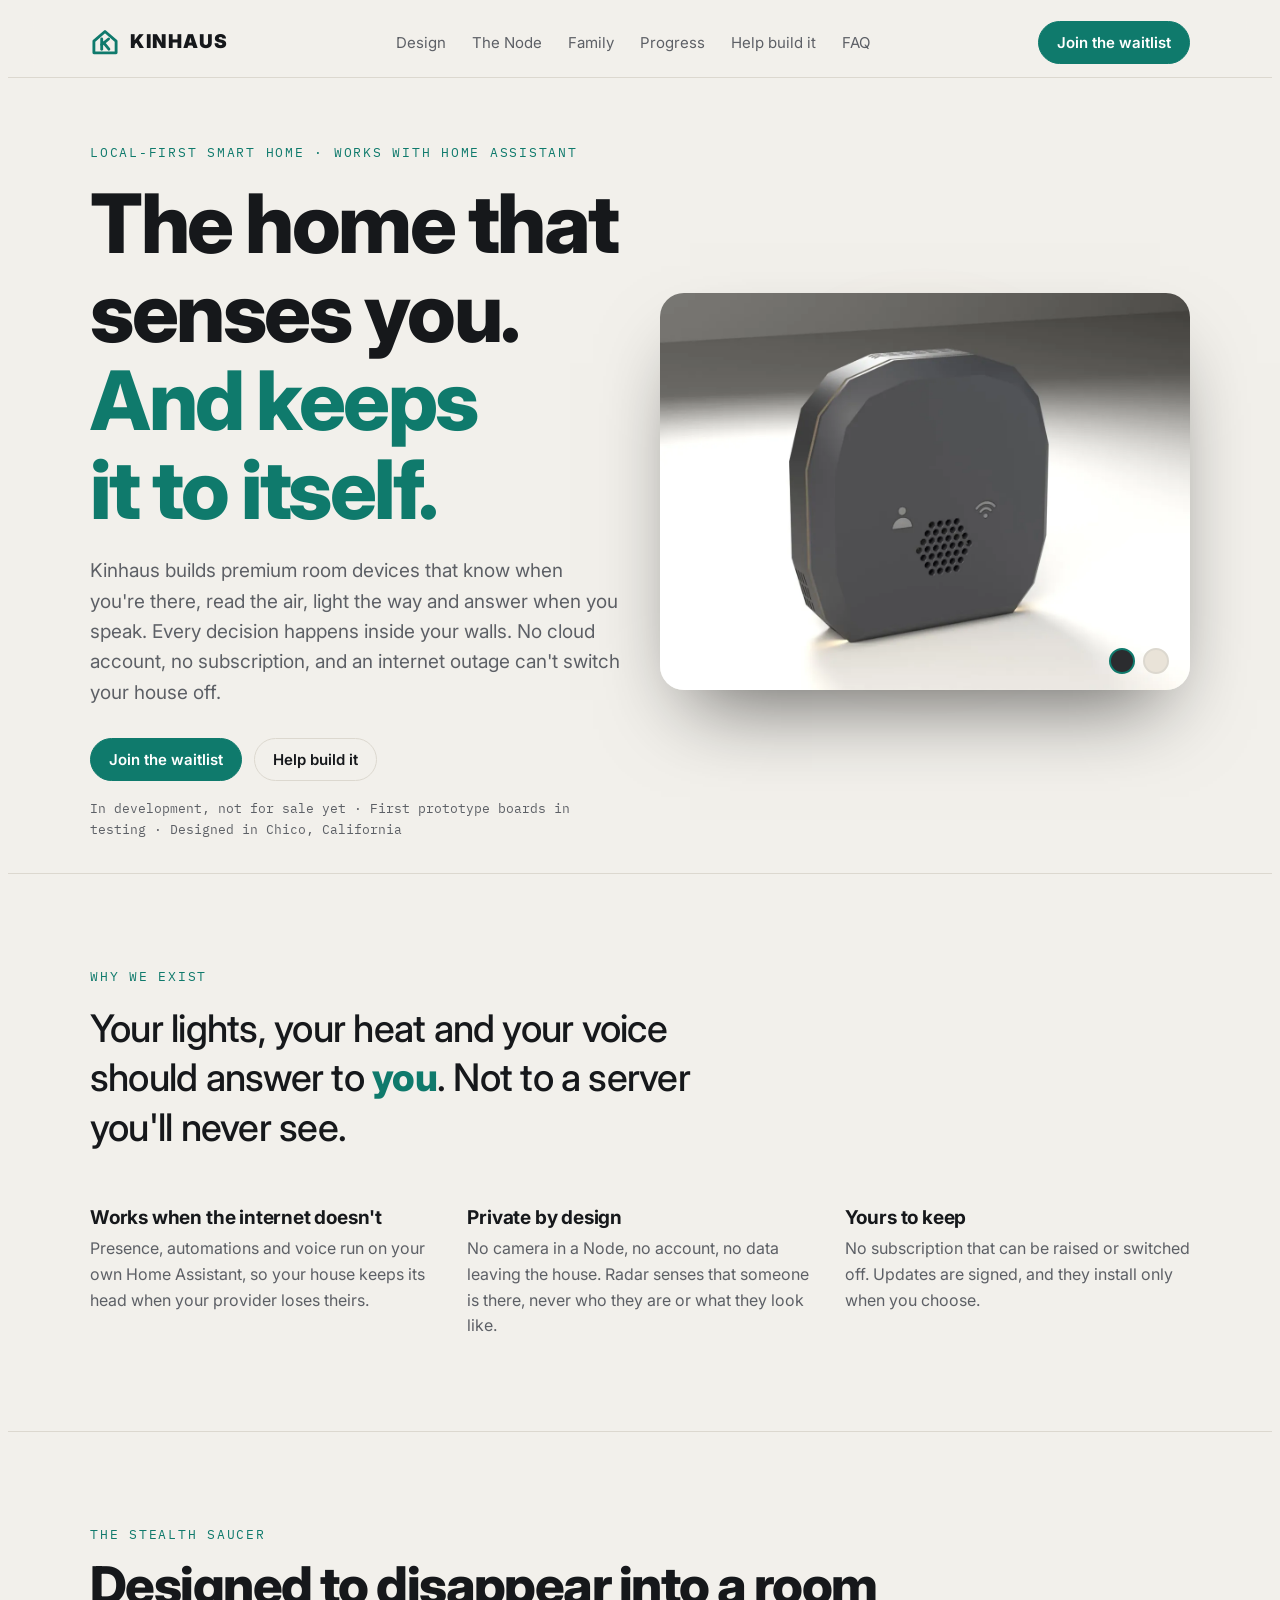
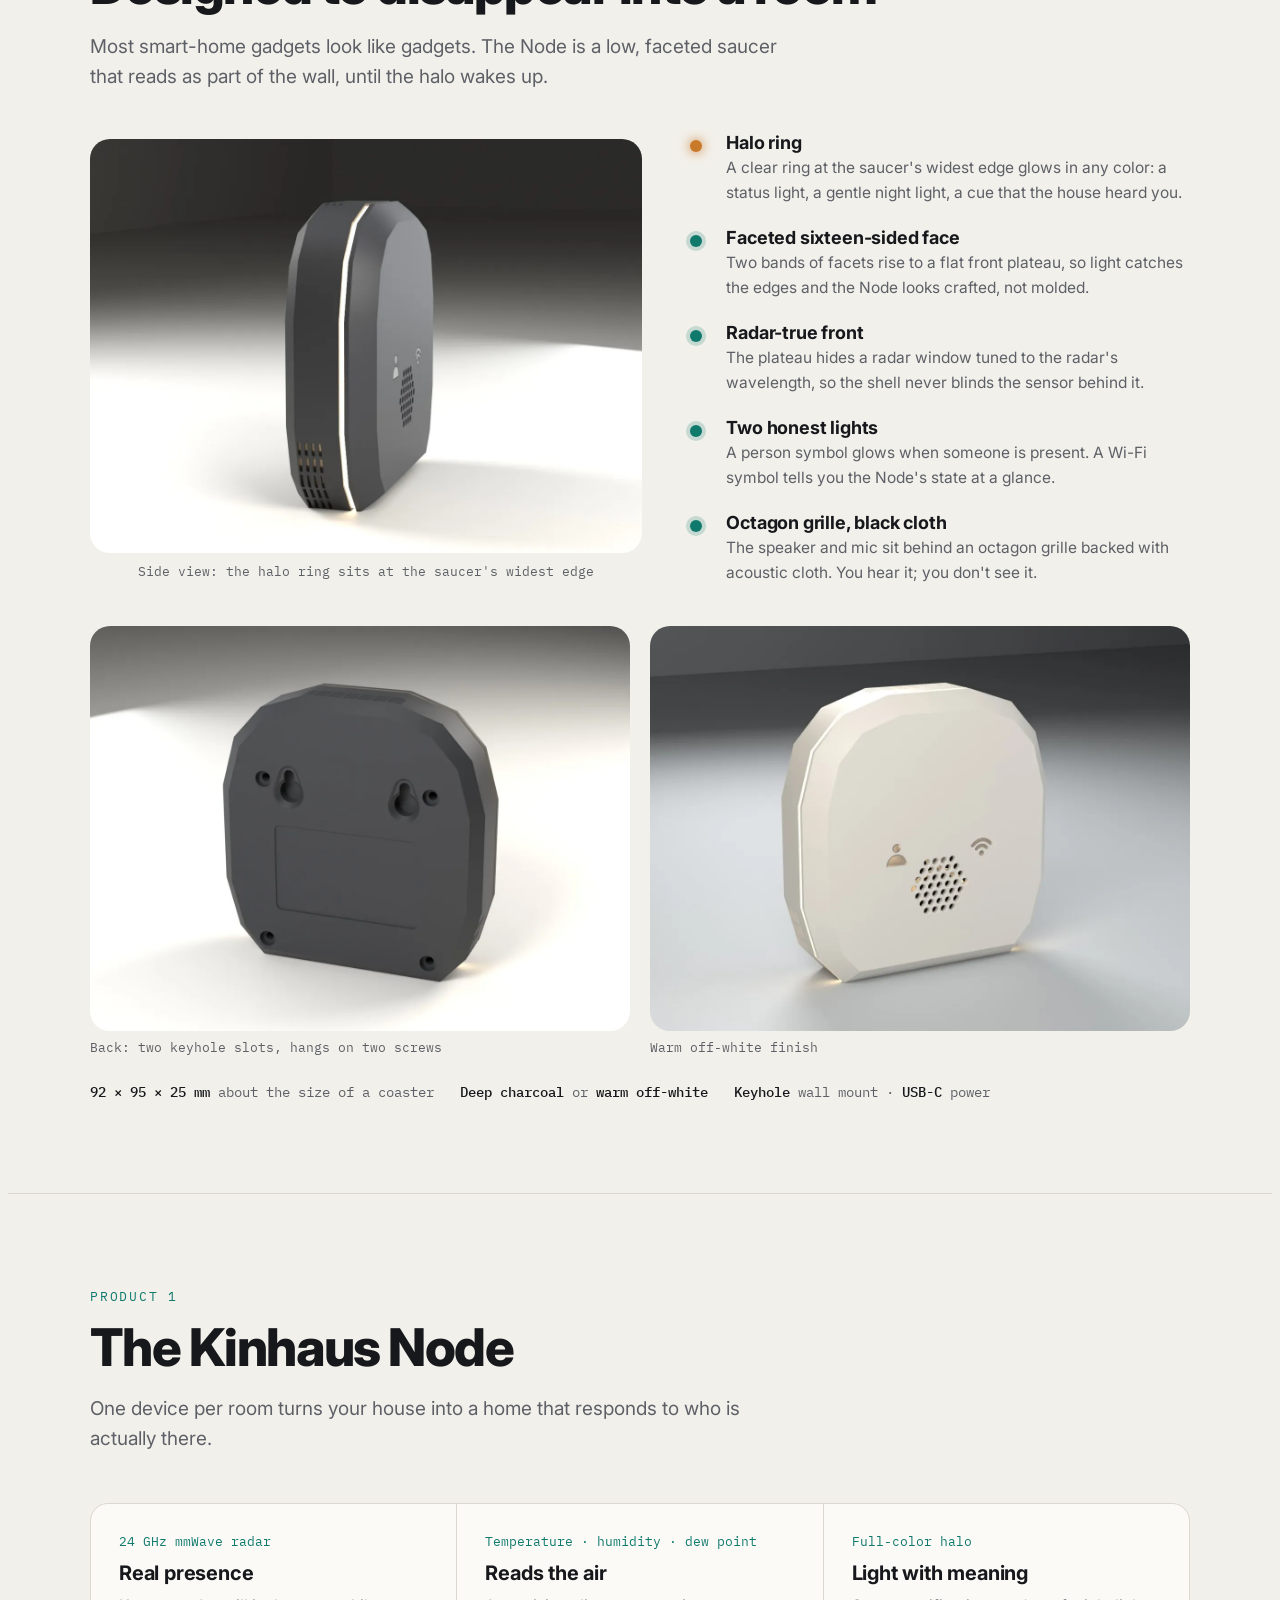
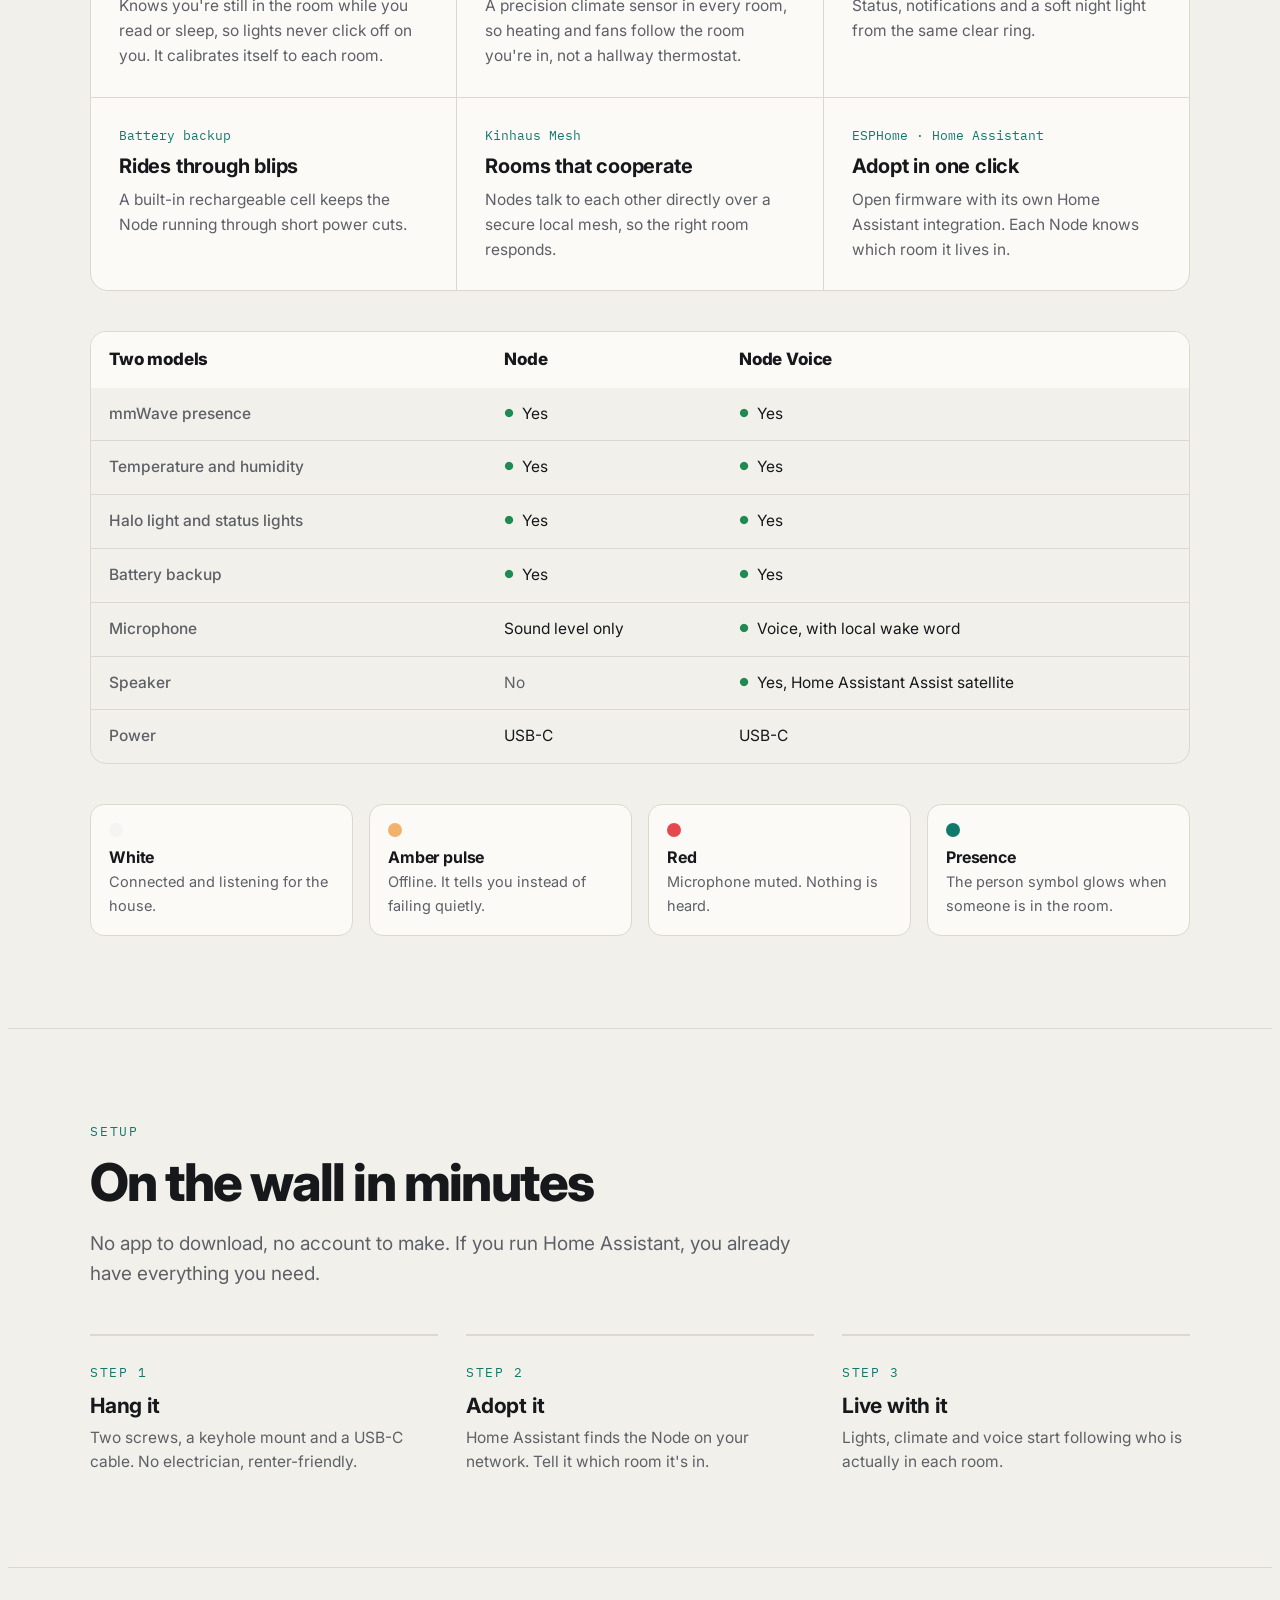
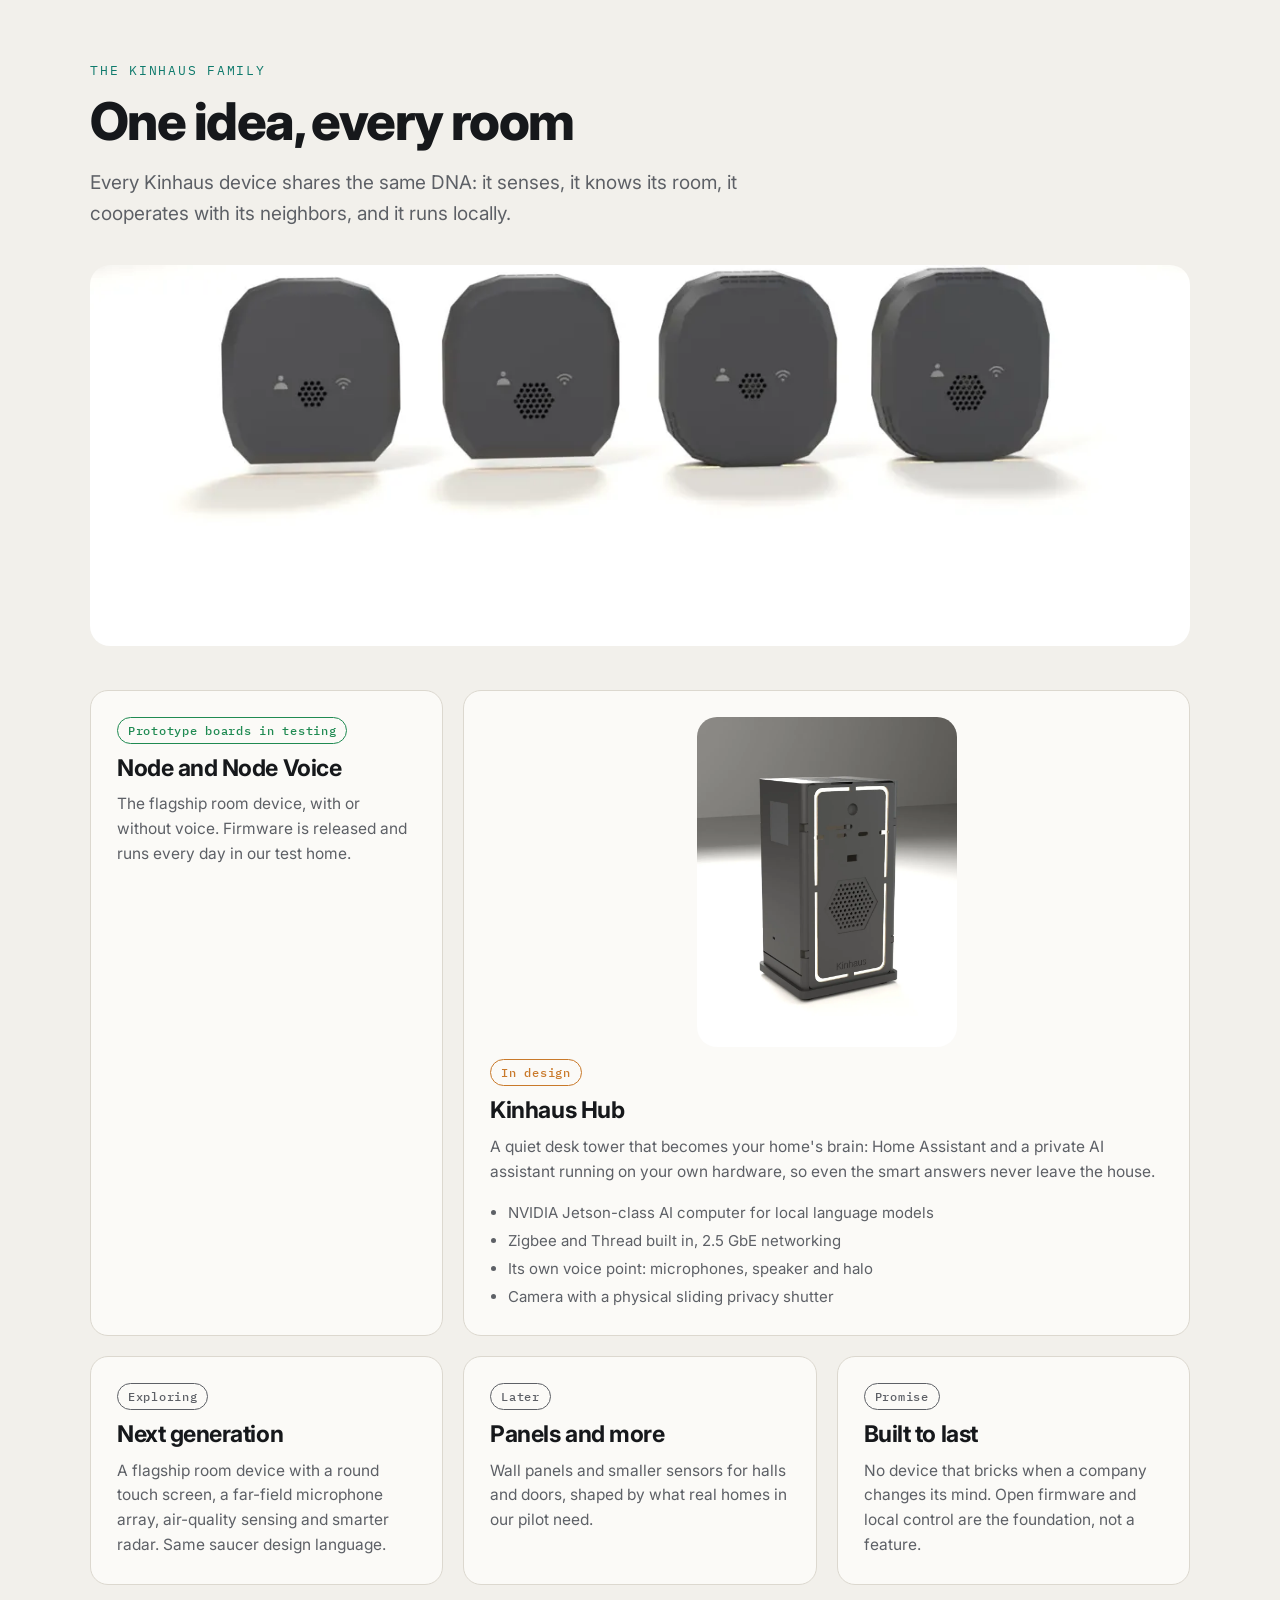
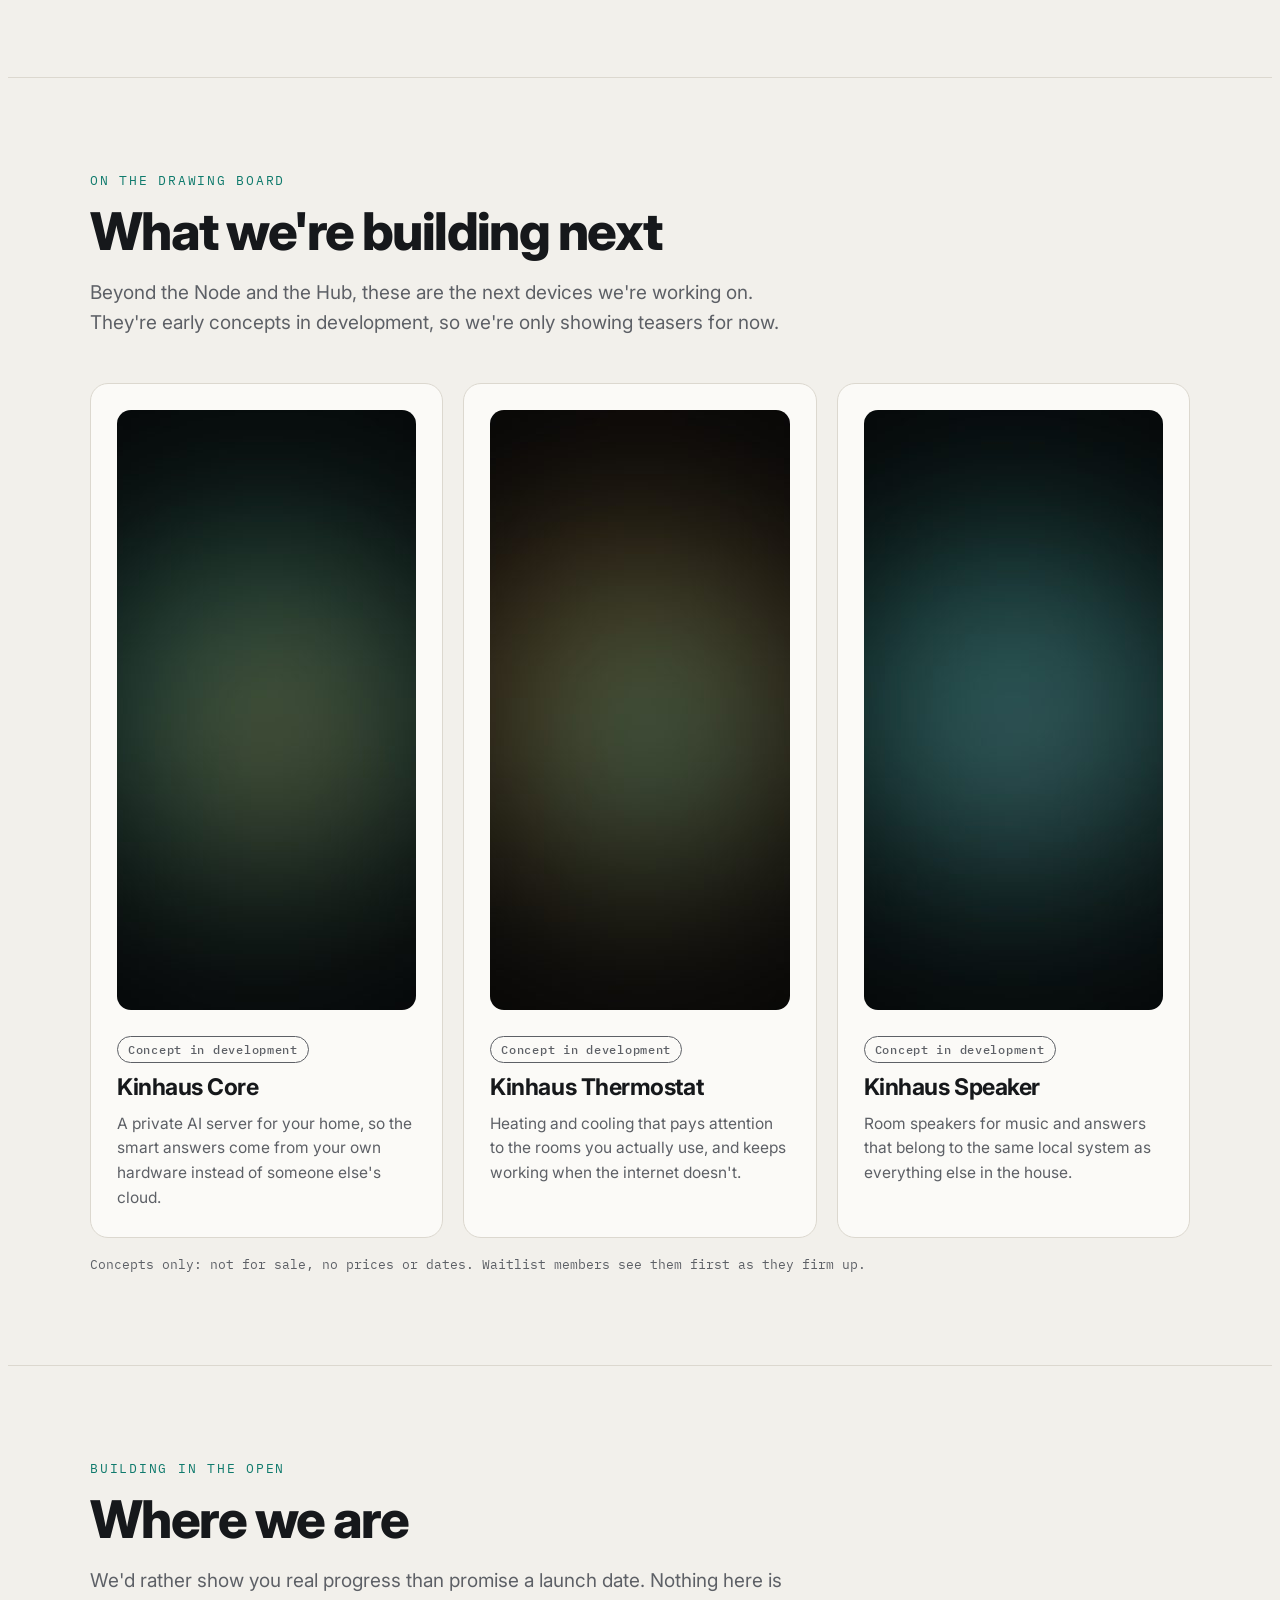
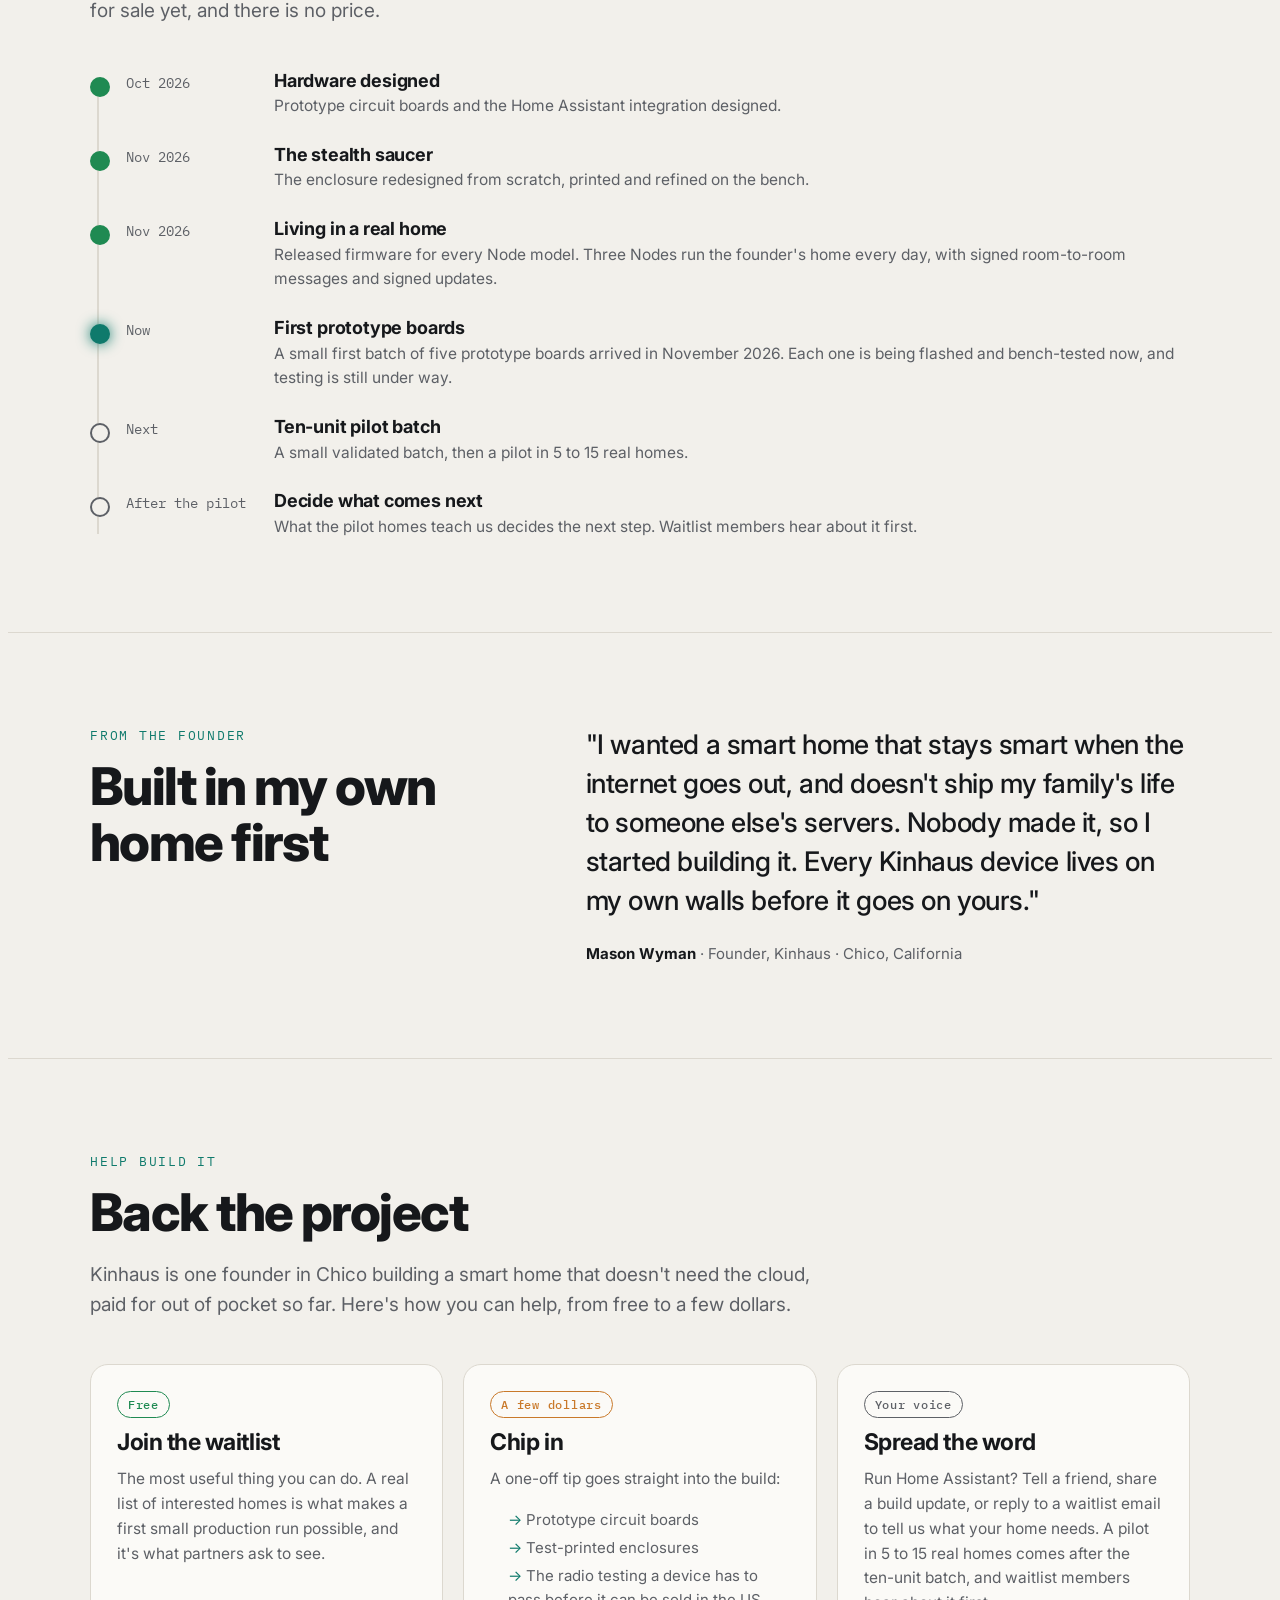
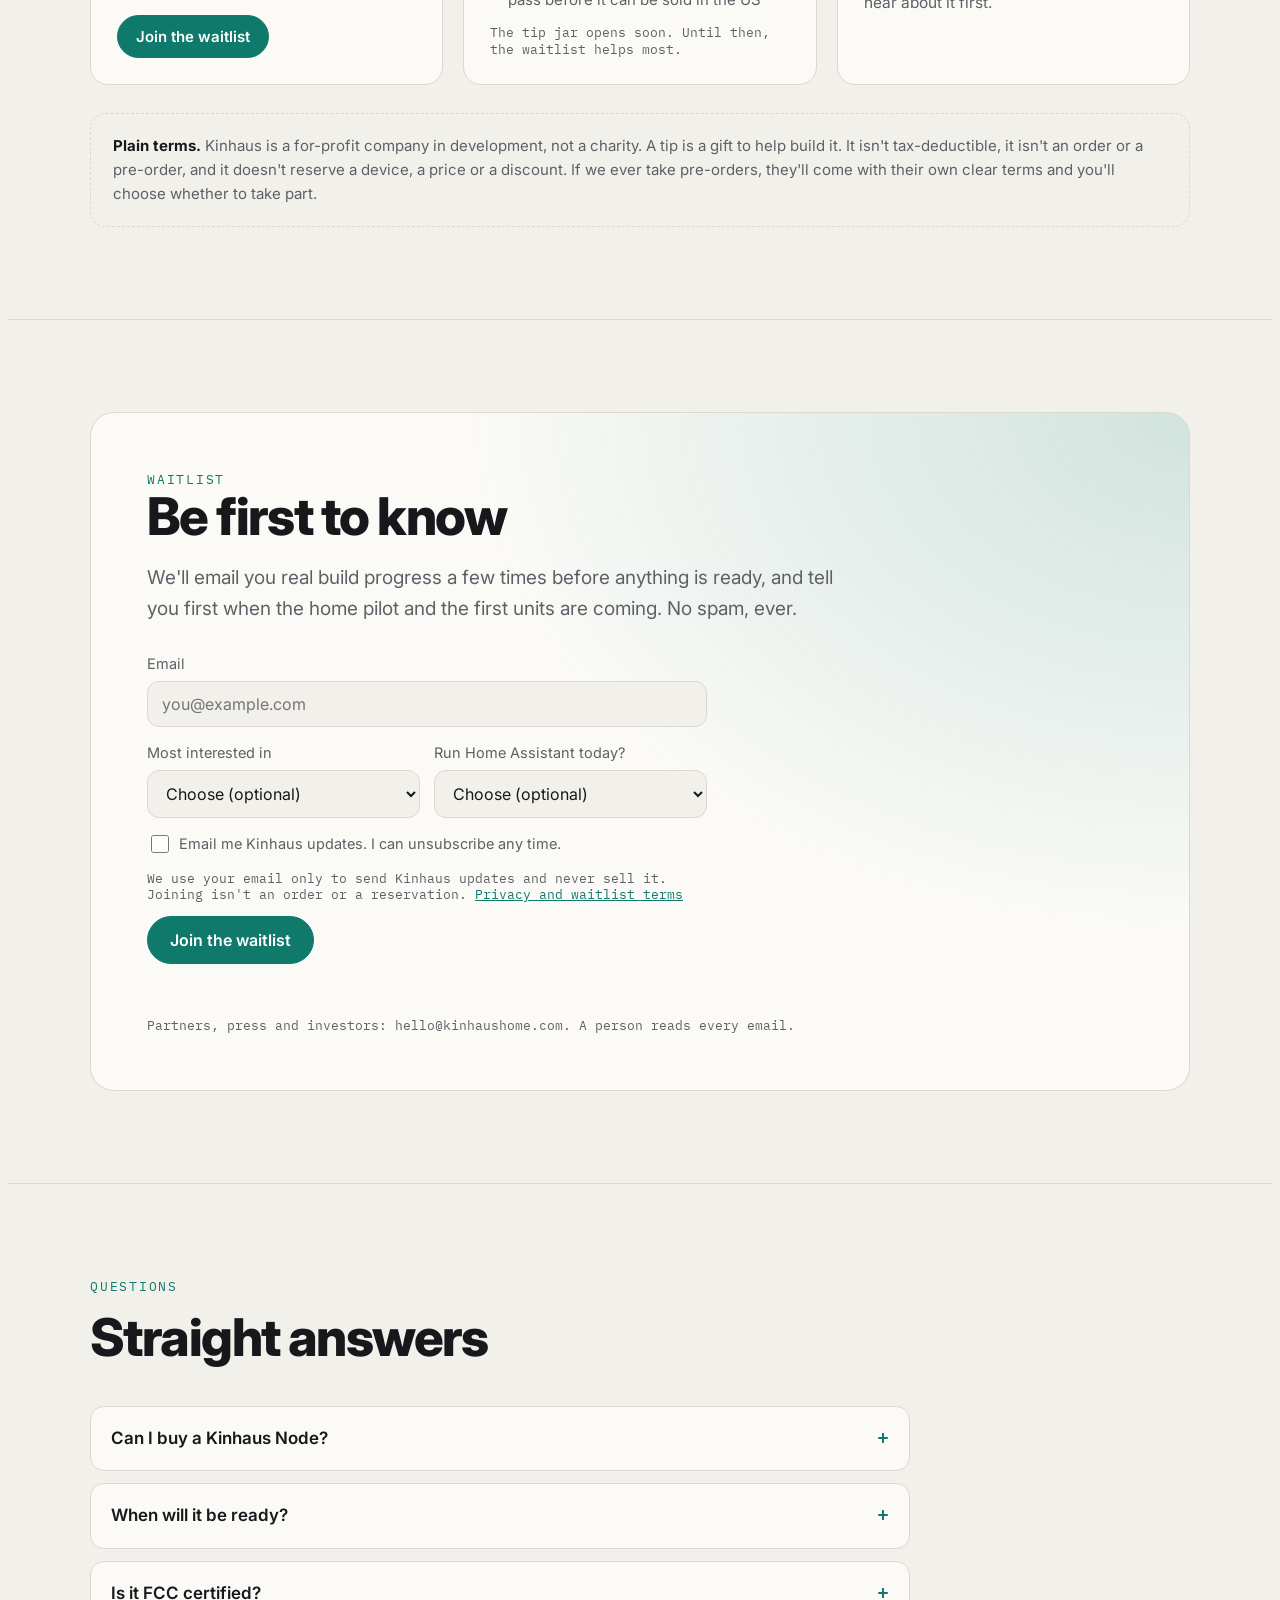
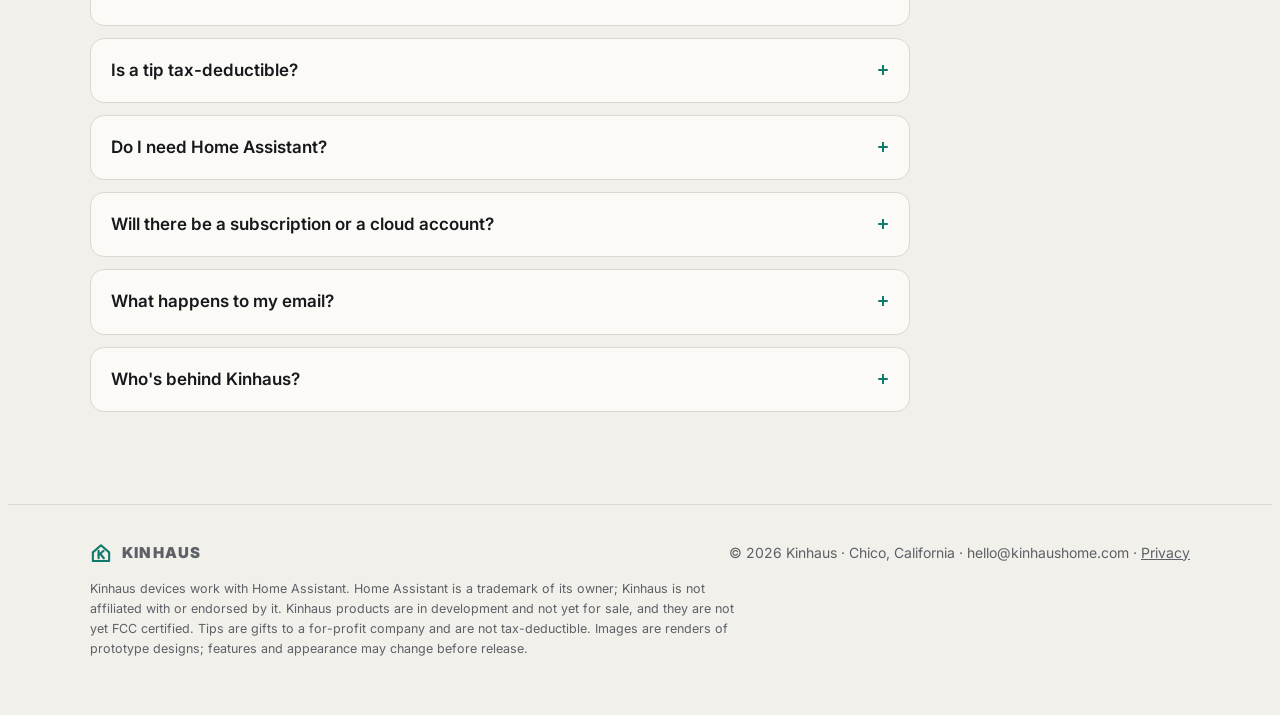
==== index.html @ 7de3b56b "Site: 'What we're building next' teasers (Core, Thermostat, Speaker); README: this repo is the sourc" ====
<!doctype html><html lang="en"><head><meta charset="utf-8"><meta name="viewport" content="width=device-width, initial-scale=1, viewport-fit=cover">
<title>Kinhaus</title>
<meta name="claude:viewport-fit-sides" content="cover">
<meta name="description" content="Kinhaus is building local-first smart-home devices for Home Assistant homes. Presence, climate, light and voice that live in your home, not in the cloud. Follow the build and join the waitlist.">
<meta name="theme-color" content="#121315">
<link rel="icon" href="data:image/svg+xml,%3Csvg xmlns='http://www.w3.org/2000/svg' viewBox='0 0 100 100'%3E%3Crect width='100' height='100' rx='22' fill='%23121315'/%3E%3Cg fill='none' stroke='%232bb3a0' stroke-width='9.5' stroke-linecap='round' stroke-linejoin='round'%3E%3Cpath d='M13 47 L50 15 L87 47 V86 H13 Z'/%3E%3Cpath d='M39 40 V74'/%3E%3Cpath d='M39 59 L62 40'/%3E%3Cpath d='M46 53 L63 74'/%3E%3C/g%3E%3C/svg%3E">
<link rel="canonical" href="https://kinhaushome.com/">
<meta property="og:type" content="website">
<meta property="og:url" content="https://kinhaushome.com/">
<meta property="og:title" content="Kinhaus: the home that senses you, and keeps it to itself">
<meta property="og:description" content="Local-first room devices for Home Assistant, built in the open in Chico, California. In development, not for sale yet. Follow the build.">
<meta property="og:image" content="https://kinhaushome.com/img/og-card.jpg">
<meta property="og:image:width" content="1200">
<meta property="og:image:height" content="630">
<meta property="og:image:alt" content="Kinhaus Node render in deep charcoal beside the Kinhaus wordmark">
<meta name="twitter:card" content="summary_large_image">
<link rel="preconnect" href="https://fonts.googleapis.com">
<link rel="preconnect" href="https://fonts.gstatic.com" crossorigin>
<link rel="stylesheet" href="https://fonts.googleapis.com/css2?family=Inter:wght@400;500;600;800;900&family=IBM+Plex+Mono:wght@400;500&display=swap">
<style>
/* Layout: a charcoal room at night. The Node sits on the wall in the hero; teal is the brand, warm amber is the halo. */
:root {
  --bg: #121315;          /* charcoal, matches the Node's deep charcoal finish */
  --bg-2: #1a1c1f;        /* raised panel */
  --line: #2a2d31;
  --fg: #ecebe6;          /* warm off-white, the Node's second finish */
  --muted: #9a9c9f;
  --teal: #2bb3a0;        /* brand teal, lifted for dark ground (master #0f7a6c) */
  --halo: #f2b26b;        /* halo glow */
  --good: #6fcf97;
  --sans: "Inter", "Segoe UI", system-ui, sans-serif;
  --mono: "IBM Plex Mono", ui-monospace, Menlo, monospace;
  color-scheme: dark;
}
@media (prefers-color-scheme: light) {
  :root:not([data-theme="dark"]) { --bg: #f2f0eb; --bg-2: #fbfaf7; --line: #dcd8cf; --fg: #16181b; --muted: #5d6066; --teal: #0f7a6c; --halo: #c9792a; --good: #1f8a52; color-scheme: light; }
}
:root[data-theme="light"] { --bg: #f2f0eb; --bg-2: #fbfaf7; --line: #dcd8cf; --fg: #16181b; --muted: #5d6066; --teal: #0f7a6c; --halo: #c9792a; --good: #1f8a52; color-scheme: light; }

* { box-sizing: border-box; }
[hidden] { display: none !important; }
body { background: var(--bg); color: var(--fg); font-family: var(--sans); font-size: 17px; line-height: 1.6; -webkit-font-smoothing: antialiased; }
.wrap { max-width: 1140px; margin: 0 auto; padding-left: max(20px, env(safe-area-inset-left, 0px)); padding-right: max(20px, env(safe-area-inset-right, 0px)); }
a { color: inherit; }
:focus-visible { outline: 2px solid var(--teal); outline-offset: 3px; border-radius: 6px; }
h1, h2, h3 { line-height: 1.08; margin: 0; text-wrap: balance; letter-spacing: -0.03em; }
p { margin: 0; }
img { display: block; }
.eyebrow { font-family: var(--mono); font-size: 12.5px; letter-spacing: 0.14em; text-transform: uppercase; color: var(--teal); }
.lede { color: var(--muted); font-size: 19px; max-width: 60ch; }

/* Nav */
header.top { position: sticky; top: env(safe-area-inset-top, 0px); z-index: 20; background: color-mix(in srgb, var(--bg) 84%, transparent); backdrop-filter: blur(12px); -webkit-backdrop-filter: blur(12px); border-bottom: 1px solid var(--line); }
body::before { content: ""; position: fixed; inset: 0 0 auto; height: env(safe-area-inset-top, 0px); z-index: 21; background: var(--bg); }
.nav { display: flex; align-items: center; justify-content: space-between; gap: 16px; padding-block: 13px; }
.brand { display: flex; align-items: center; gap: 10px; text-decoration: none; }
.brand svg { width: 30px; height: 30px; }
.brand span { font-weight: 900; font-size: 19px; letter-spacing: 0.08em; }
.nav ul { list-style: none; display: flex; gap: 26px; margin: 0; padding: 0; font-size: 15px; color: var(--muted); }
.nav ul a { text-decoration: none; } .nav ul a:hover { color: var(--fg); }
.btn { display: inline-flex; align-items: center; gap: 8px; font: 600 15px var(--sans); padding: 11px 18px; border-radius: 999px; text-decoration: none; cursor: pointer; background: var(--teal); color: #fff; border: 1px solid var(--teal); }
.btn.ghost { background: transparent; color: var(--fg); border-color: var(--line); }
.btn:hover { filter: brightness(1.08); }
@media (max-width: 780px) { .nav ul { display: none; } }

/* Hero */
.hero { padding-block: 64px 32px; display: grid; grid-template-columns: 1fr 1fr; gap: 40px; align-items: center; }
.hero h1 { font-size: clamp(42px, 6.6vw, 82px); font-weight: 800; margin-block: 18px 22px; }
.hero h1 em { font-style: normal; color: var(--teal); }
.hero .actions { display: flex; flex-wrap: wrap; gap: 12px; margin-top: 30px; }
.hero .note { margin-top: 18px; font-family: var(--mono); font-size: 13px; color: var(--muted); }
@media (max-width: 900px) { .hero { grid-template-columns: 1fr; padding-block: 44px 16px; } }
.stage { position: relative; display: grid; place-items: center; min-width: 0; }
.stage::before { content: ""; position: absolute; width: 78%; aspect-ratio: 1; border-radius: 50%; background: radial-gradient(circle, color-mix(in srgb, var(--halo) 34%, transparent), transparent 64%); filter: blur(30px); animation: breathe 7s ease-in-out infinite; }
.stage img { position: relative; width: 100%; max-width: 600px; height: auto; border-radius: 24px; box-shadow: 0 40px 80px -30px rgba(0,0,0,.6); }
.shot { width: 100%; height: auto; border-radius: 20px; }
.swatch { position: absolute; bottom: 4%; right: 4%; display: flex; gap: 8px; font: 12px var(--mono); color: var(--muted); align-items: center; }
.swatch button { width: 26px; height: 26px; border-radius: 50%; border: 2px solid var(--line); cursor: pointer; padding: 0; }
.swatch button[aria-pressed="true"] { border-color: var(--teal); }
.swatch .c { background: #2b2c2f; } .swatch .w { background: #e9e3d8; }
@keyframes breathe { 0%,100% { opacity: .65; transform: scale(.96); } 50% { opacity: 1; transform: scale(1.03); } }
@media (prefers-reduced-motion: reduce) { .stage::before { animation: none; } }

section { padding-block: 92px; border-top: 1px solid var(--line); }
[id] { scroll-margin-top: 80px; }
section h2 { font-size: clamp(32px, 4.4vw, 52px); font-weight: 800; margin-block: 14px 18px; }

/* Manifesto */
.manifesto .big { font-weight: 500; font-size: clamp(25px, 3.3vw, 38px); line-height: 1.3; max-width: 28ch; letter-spacing: -0.02em; }
.manifesto .big strong { color: var(--teal); font-weight: 800; }
.cols { display: grid; grid-template-columns: repeat(3, minmax(0,1fr)); gap: 32px; margin-top: 56px; }
.cols h3 { font-size: 19px; margin-bottom: 8px; letter-spacing: -0.01em; }
.cols p { color: var(--muted); font-size: 16px; }
@media (max-width: 820px) { .cols { grid-template-columns: 1fr; } }

/* Design anatomy */
.anatomy { display: grid; grid-template-columns: minmax(0,1.05fr) minmax(0,0.95fr); gap: 48px; align-items: center; margin-top: 40px; }
.anatomy figure { margin: 0; position: relative; }
.anatomy figure img { width: 100%; height: auto; max-width: 560px; margin: 0 auto; border-radius: 20px; }
.anatomy figcaption { font: 12.5px var(--mono); color: var(--muted); text-align: center; margin-top: 10px; }
.parts { list-style: none; margin: 0; padding: 0; display: grid; gap: 22px; }
.parts li { display: grid; grid-template-columns: 22px minmax(0,1fr); gap: 14px; }
.parts .dot { width: 12px; height: 12px; border-radius: 50%; margin-top: 7px; background: var(--teal); box-shadow: 0 0 0 4px color-mix(in srgb, var(--teal) 20%, transparent); }
.parts .dot.halo { background: var(--halo); box-shadow: 0 0 12px var(--halo); }
.parts h3 { font-size: 18px; margin-bottom: 4px; letter-spacing: -0.01em; }
.parts p { color: var(--muted); font-size: 15.5px; }
@media (max-width: 880px) { .anatomy { grid-template-columns: 1fr; } }
.pair { display: grid; grid-template-columns: repeat(2, minmax(0,1fr)); gap: 20px; margin-top: 40px; }
.pair figure { margin: 0; }
.pair figcaption { font: 12.5px var(--mono); color: var(--muted); margin-top: 8px; }
@media (max-width: 620px) { .pair { grid-template-columns: 1fr; } }
.dims { display: flex; flex-wrap: wrap; gap: 10px 26px; margin-top: 28px; font: 14px var(--mono); color: var(--muted); }
.dims b { color: var(--fg); font-weight: 500; }

/* Features */
.features { display: grid; grid-template-columns: repeat(3, minmax(0,1fr)); gap: 1px; background: var(--line); border: 1px solid var(--line); border-radius: 18px; overflow: hidden; margin-top: 48px; }
.feature { background: var(--bg-2); padding: 28px; display: flex; flex-direction: column; gap: 10px; min-width: 0; }
.feature .spec { font-family: var(--mono); font-size: 13px; color: var(--teal); }
.feature h3 { font-size: 20px; letter-spacing: -0.01em; }
.feature p { color: var(--muted); font-size: 15.5px; }
@media (max-width: 900px) { .features { grid-template-columns: repeat(2, minmax(0,1fr)); } }
@media (max-width: 560px) { .features { grid-template-columns: 1fr; } }

.table-wrap { overflow-x: auto; margin-top: 40px; border: 1px solid var(--line); border-radius: 16px; }
table { border-collapse: collapse; width: 100%; min-width: 540px; font-size: 15.5px; }
th, td { text-align: left; padding: 14px 18px; border-bottom: 1px solid var(--line); }
thead th { font-weight: 800; font-size: 17px; background: var(--bg-2); letter-spacing: -0.01em; }
tbody th { font-weight: 500; color: var(--muted); width: 36%; }
td.yes::before { content: "●"; color: var(--good); margin-right: 8px; font-size: 11px; vertical-align: 2px; }
td.no { color: var(--muted); }
tr:last-child th, tr:last-child td { border-bottom: 0; }

/* Status lights strip */
.lights { display: grid; grid-template-columns: repeat(4, minmax(0,1fr)); gap: 16px; margin-top: 40px; }
.light { border: 1px solid var(--line); border-radius: 14px; padding: 18px; background: var(--bg-2); min-width: 0; }
.light .sw { width: 14px; height: 14px; border-radius: 50%; margin-bottom: 12px; }
.light h3 { font-size: 16px; margin-bottom: 4px; letter-spacing: -0.01em; }
.light p { color: var(--muted); font-size: 14.5px; }
@media (max-width: 820px) { .lights { grid-template-columns: repeat(2, minmax(0,1fr)); } }

/* Setup steps (a real sequence) */
.steps { list-style: none; padding: 0; margin: 44px 0 0; display: grid; grid-template-columns: repeat(3, minmax(0,1fr)); gap: 28px; counter-reset: s; }
.steps li { counter-increment: s; padding-top: 22px; border-top: 2px solid var(--line); min-width: 0; }
.steps li::before { content: "Step " counter(s); font-family: var(--mono); font-size: 12.5px; letter-spacing: .12em; text-transform: uppercase; color: var(--teal); }
.steps h3 { font-size: 21px; margin-block: 10px 8px; letter-spacing: -0.01em; }
.steps p { color: var(--muted); font-size: 15.5px; }
@media (max-width: 820px) { .steps { grid-template-columns: 1fr; } }

/* Family */
.family { display: grid; grid-template-columns: repeat(3, minmax(0,1fr)); gap: 20px; margin-top: 44px; }
.card { border: 1px solid var(--line); border-radius: 18px; padding: 26px; background: var(--bg-2); display: flex; flex-direction: column; gap: 12px; min-width: 0; }
.card.feature-hub { grid-column: span 2; }
.hubimg { max-width: 260px; align-self: center; }
.card h3 { font-size: 23px; letter-spacing: -0.02em; }
.card p { color: var(--muted); font-size: 15.5px; }
.card ul { margin: 4px 0 0; padding-left: 18px; color: var(--muted); font-size: 15px; display: grid; gap: 4px; }
.chip { align-self: flex-start; font: 500 12px var(--mono); letter-spacing: .06em; padding: 5px 10px; border-radius: 999px; border: 1px solid currentColor; }
.chip.now { color: var(--good); } .chip.next { color: var(--halo); } .chip.later { color: var(--muted); }
@media (max-width: 900px) { .family { grid-template-columns: 1fr; } .card.feature-hub { grid-column: auto; } }

/* Progress */
.timeline { list-style: none; padding: 0; margin: 44px 0 0; position: relative; display: grid; gap: 26px; }
.timeline::before { content: ""; position: absolute; left: 7px; top: 6px; bottom: 6px; width: 2px; background: var(--line); }
.timeline li { position: relative; padding-left: 36px; display: grid; grid-template-columns: 130px minmax(0,1fr); gap: 18px; }
.timeline li::before { content: ""; position: absolute; left: 0; top: 6px; width: 16px; height: 16px; border-radius: 50%; background: var(--bg); border: 2px solid var(--muted); }
.timeline li.done::before { background: var(--good); border-color: var(--good); }
.timeline li.current::before { background: var(--teal); border-color: var(--teal); box-shadow: 0 0 14px var(--teal); }
.timeline .when { font-family: var(--mono); font-size: 13.5px; color: var(--muted); padding-top: 2px; }
.timeline h3 { font-size: 18px; margin-bottom: 4px; letter-spacing: -0.01em; }
.timeline p { color: var(--muted); font-size: 15.5px; }
@media (max-width: 620px) { .timeline li { grid-template-columns: 1fr; gap: 4px; } }

.founder { display: grid; grid-template-columns: minmax(0,1fr) minmax(0,1.35fr); gap: 48px; align-items: start; }
.founder blockquote { margin: 0; font-weight: 500; font-size: clamp(21px, 2.4vw, 27px); line-height: 1.45; letter-spacing: -0.015em; }
.founder .sig { margin-top: 22px; font-size: 15px; color: var(--muted); }
.founder .sig strong { color: var(--fg); }
@media (max-width: 820px) { .founder { grid-template-columns: 1fr; gap: 20px; } }

.cta-box { border: 1px solid var(--line); border-radius: 24px; padding: clamp(28px, 5vw, 56px); background: radial-gradient(120% 140% at 100% 0%, color-mix(in srgb, var(--teal) 18%, transparent), transparent 55%), var(--bg-2); }
.cta-box h2 { margin-top: 0; }
.mail { display: flex; flex-wrap: wrap; align-items: center; gap: 12px; margin-top: 28px; }
.mail code { font: 500 18px var(--mono); padding: 12px 16px; border-radius: 12px; border: 1px solid var(--line); background: var(--bg); user-select: all; }
.copied { font: 13px var(--mono); color: var(--good); min-height: 1em; }

footer { border-top: 1px solid var(--line); padding-block: 36px 48px; color: var(--muted); font-size: 14px; }
footer .row { display: flex; flex-wrap: wrap; justify-content: space-between; align-items: center; gap: 16px; }
footer small { display: block; margin-top: 14px; font-size: 12.5px; max-width: 82ch; }

/* Waitlist form */
.wl { display: grid; gap: 14px; margin-top: 28px; max-width: 560px; }
.wl label.f { display: grid; gap: 6px; font-size: 14.5px; color: var(--muted); }
.wl input[type=email], .wl select { font: 16px var(--sans); color: var(--fg); background: var(--bg); border: 1px solid var(--line); border-radius: 12px; padding: 12px 14px; width: 100%; min-width: 0; }
.wl .row2 { display: grid; grid-template-columns: repeat(2, minmax(0,1fr)); gap: 14px; }
@media (max-width: 560px) { .wl .row2 { grid-template-columns: 1fr; } }
.wl .consent { display: grid; grid-template-columns: 22px minmax(0,1fr); gap: 10px; font-size: 14.5px; color: var(--muted); align-items: start; }
.wl .consent input { width: 18px; height: 18px; margin-top: 3px; accent-color: var(--teal); }
.wl .fine { font: 12.5px var(--mono); color: var(--muted); }
.wl .fine a { color: var(--teal); }
.wl .btn { justify-self: start; font-size: 16px; padding: 13px 22px; }
.wl-msg { font: 14px var(--mono); color: var(--good); min-height: 1.2em; }

/* Back the project */
.ways { display: grid; grid-template-columns: repeat(3, minmax(0,1fr)); gap: 20px; margin-top: 44px; }
.ways .card .btn { align-self: flex-start; margin-top: auto; }
.ways .card .soon { margin-top: auto; font: 13px var(--mono); color: var(--muted); }
@media (max-width: 900px) { .ways { grid-template-columns: 1fr; } }
.plain { margin-top: 28px; border: 1px dashed var(--line); border-radius: 16px; padding: 20px 22px; color: var(--muted); font-size: 15px; }
.plain strong { color: var(--fg); }
.goes { list-style: none; padding: 0; margin: 4px 0 0; display: grid; gap: 6px; font-size: 15px; color: var(--muted); }
.goes li::before { content: "→ "; color: var(--teal); }

.concept { aspect-ratio: 4 / 3; width: 100%; border-radius: 14px; object-fit: cover; margin-bottom: 14px; background: #0e0f11; }
.build-note { margin-top: 18px; font: 13px var(--mono); color: var(--muted); }

/* FAQ */
.faq { margin-top: 40px; display: grid; gap: 12px; max-width: 820px; }
.faq details { border: 1px solid var(--line); border-radius: 14px; background: var(--bg-2); padding: 0 20px; }
.faq summary { cursor: pointer; list-style: none; padding: 18px 28px 18px 0; font-weight: 600; font-size: 17px; position: relative; }
.faq summary::-webkit-details-marker { display: none; }
.faq summary::after { content: "+"; position: absolute; right: 0; top: 16px; font: 500 20px var(--mono); color: var(--teal); }
.faq details[open] summary::after { content: "–"; }
.faq details p { color: var(--muted); font-size: 15.5px; padding-bottom: 18px; }
.faq details p a { color: var(--teal); }
.socials { display: flex; flex-wrap: wrap; gap: 16px; }
.socials a { color: var(--muted); text-decoration: none; } .socials a:hover { color: var(--fg); }
</style>
</head><body>

<header class="top">
  <div class="wrap nav">
    <a class="brand" href="#top" aria-label="Kinhaus home">
      <svg viewBox="0 0 100 100" fill="none" stroke="var(--teal)" stroke-width="9.5" stroke-linecap="round" stroke-linejoin="round" aria-hidden="true"><path d="M13 47 L50 15 L87 47 V86 H13 Z"/><path d="M39 40 V74"/><path d="M39 59 L62 40"/><path d="M46 53 L63 74"/></svg>
      <span>KINHAUS</span>
    </a>
    <ul>
      <li><a href="#design">Design</a></li>
      <li><a href="#node">The Node</a></li>
      <li><a href="#family">Family</a></li>
      <li><a href="#progress">Progress</a></li>
      <li><a href="#back">Help build it</a></li>
      <li><a href="#faq">FAQ</a></li>
    </ul>
    <a class="btn" href="#waitlist">Join the waitlist</a>
  </div>
</header>

<main id="top">
  <div class="wrap hero">
    <div>
      <p class="eyebrow">Local-first smart home · Works with Home Assistant</p>
      <h1>The home that senses you. <em>And keeps it to itself.</em></h1>
      <p class="lede">Kinhaus builds premium room devices that know when you're there, read the air, light the way and answer when you speak. Every decision happens inside your walls. No cloud account, no subscription, and an internet outage can't switch your house off.</p>
      <div class="actions">
        <a class="btn" href="#waitlist">Join the waitlist</a>
        <a class="btn ghost" href="#back">Help build it</a>
      </div>
      <p class="note">In development, not for sale yet · First prototype boards in testing · Designed in Chico, California</p>
    </div>
    <div class="stage">
      <img id="heroImg" src="img/ov2-front-charcoal.webp" alt="Kinhaus Node Voice in deep charcoal: a faceted, saucer-shaped wall device with a glowing halo edge, a hexagon grille and two status lights" width="1200" height="900">
      <div class="swatch" role="group" aria-label="Finish">
        <button class="c" type="button" aria-pressed="true" aria-label="Deep charcoal" data-src="charcoal"></button>
        <button class="w" type="button" aria-pressed="false" aria-label="Warm off-white" data-src="white"></button>
      </div>
    </div>
  </div>

  <section class="manifesto">
    <div class="wrap">
      <p class="eyebrow">Why we exist</p>
      <p class="big" style="margin-top:18px">Your lights, your heat and your voice should answer to <strong>you</strong>. Not to a server you'll never see.</p>
      <div class="cols">
        <div><h3>Works when the internet doesn't</h3><p>Presence, automations and voice run on your own Home Assistant, so your house keeps its head when your provider loses theirs.</p></div>
        <div><h3>Private by design</h3><p>No camera in a Node, no account, no data leaving the house. Radar senses that someone is there, never who they are or what they look like.</p></div>
        <div><h3>Yours to keep</h3><p>No subscription that can be raised or switched off. Updates are signed, and they install only when you choose.</p></div>
      </div>
    </div>
  </section>

  <section id="design">
    <div class="wrap">
      <p class="eyebrow">The stealth saucer</p>
      <h2>Designed to disappear into a room</h2>
      <p class="lede">Most smart-home gadgets look like gadgets. The Node is a low, faceted saucer that reads as part of the wall, until the halo wakes up.</p>
      <div class="anatomy">
        <figure>
          <img src="img/ov2-side.webp" alt="Side view of the Kinhaus Node showing the slim saucer profile and the clear halo ring at its widest edge" width="1200" height="900" loading="lazy">
          <figcaption>Side view: the halo ring sits at the saucer's widest edge</figcaption>
        </figure>
        <ul class="parts">
          <li><span class="dot halo"></span><div><h3>Halo ring</h3><p>A clear ring at the saucer's widest edge glows in any color: a status light, a gentle night light, a cue that the house heard you.</p></div></li>
          <li><span class="dot"></span><div><h3>Faceted sixteen-sided face</h3><p>Two bands of facets rise to a flat front plateau, so light catches the edges and the Node looks crafted, not molded.</p></div></li>
          <li><span class="dot"></span><div><h3>Radar-true front</h3><p>The plateau hides a radar window tuned to the radar's wavelength, so the shell never blinds the sensor behind it.</p></div></li>
          <li><span class="dot"></span><div><h3>Two honest lights</h3><p>A person symbol glows when someone is present. A Wi-Fi symbol tells you the Node's state at a glance.</p></div></li>
          <li><span class="dot"></span><div><h3>Octagon grille, black cloth</h3><p>The speaker and mic sit behind an octagon grille backed with acoustic cloth. You hear it; you don't see it.</p></div></li>
        </ul>
      </div>
      <div class="pair"><figure><img class="shot" src="img/ov2-rear.webp" alt="Back of the Kinhaus Node with two keyhole wall-mount slots and a label recess" width="1200" height="900" loading="lazy"><figcaption>Back: two keyhole slots, hangs on two screws</figcaption></figure><figure><img class="shot" src="img/ov2-front-white.webp" alt="Kinhaus Node in warm off-white" width="1200" height="900" loading="lazy"><figcaption>Warm off-white finish</figcaption></figure></div>
      <div class="dims"><span><b>92 × 95 × 25 mm</b> about the size of a coaster</span><span><b>Deep charcoal</b> or <b>warm off-white</b></span><span><b>Keyhole</b> wall mount · <b>USB-C</b> power</span></div>
    </div>
  </section>

  <section id="node">
    <div class="wrap">
      <p class="eyebrow">Product 1</p>
      <h2>The Kinhaus Node</h2>
      <p class="lede">One device per room turns your house into a home that responds to who is actually there.</p>
      <div class="features">
        <div class="feature"><span class="spec">24 GHz mmWave radar</span><h3>Real presence</h3><p>Knows you're still in the room while you read or sleep, so lights never click off on you. It calibrates itself to each room.</p></div>
        <div class="feature"><span class="spec">Temperature · humidity · dew point</span><h3>Reads the air</h3><p>A precision climate sensor in every room, so heating and fans follow the room you're in, not a hallway thermostat.</p></div>
        <div class="feature"><span class="spec">Full-color halo</span><h3>Light with meaning</h3><p>Status, notifications and a soft night light from the same clear ring.</p></div>
        <div class="feature"><span class="spec">Battery backup</span><h3>Rides through blips</h3><p>A built-in rechargeable cell keeps the Node running through short power cuts.</p></div>
        <div class="feature"><span class="spec">Kinhaus Mesh</span><h3>Rooms that cooperate</h3><p>Nodes talk to each other directly over a secure local mesh, so the right room responds.</p></div>
        <div class="feature"><span class="spec">ESPHome · Home Assistant</span><h3>Adopt in one click</h3><p>Open firmware with its own Home Assistant integration. Each Node knows which room it lives in.</p></div>
      </div>

      <div class="table-wrap">
        <table>
          <thead><tr><th scope="col">Two models</th><th scope="col">Node</th><th scope="col">Node Voice</th></tr></thead>
          <tbody>
            <tr><th scope="row">mmWave presence</th><td class="yes">Yes</td><td class="yes">Yes</td></tr>
            <tr><th scope="row">Temperature and humidity</th><td class="yes">Yes</td><td class="yes">Yes</td></tr>
            <tr><th scope="row">Halo light and status lights</th><td class="yes">Yes</td><td class="yes">Yes</td></tr>
            <tr><th scope="row">Battery backup</th><td class="yes">Yes</td><td class="yes">Yes</td></tr>
            <tr><th scope="row">Microphone</th><td>Sound level only</td><td class="yes">Voice, with local wake word</td></tr>
            <tr><th scope="row">Speaker</th><td class="no">No</td><td class="yes">Yes, Home Assistant Assist satellite</td></tr>
            <tr><th scope="row">Power</th><td>USB-C</td><td>USB-C</td></tr>
          </tbody>
        </table>
      </div>

      <div class="lights" aria-label="What the status light means">
        <div class="light"><div class="sw" style="background:#f4f4f2"></div><h3>White</h3><p>Connected and listening for the house.</p></div>
        <div class="light"><div class="sw" style="background:#f2b26b"></div><h3>Amber pulse</h3><p>Offline. It tells you instead of failing quietly.</p></div>
        <div class="light"><div class="sw" style="background:#e5484d"></div><h3>Red</h3><p>Microphone muted. Nothing is heard.</p></div>
        <div class="light"><div class="sw" style="background:var(--teal)"></div><h3>Presence</h3><p>The person symbol glows when someone is in the room.</p></div>
      </div>
    </div>
  </section>

  <section>
    <div class="wrap">
      <p class="eyebrow">Setup</p>
      <h2>On the wall in minutes</h2>
      <p class="lede">No app to download, no account to make. If you run Home Assistant, you already have everything you need.</p>
      <ol class="steps">
        <li><h3>Hang it</h3><p>Two screws, a keyhole mount and a USB-C cable. No electrician, renter-friendly.</p></li>
        <li><h3>Adopt it</h3><p>Home Assistant finds the Node on your network. Tell it which room it's in.</p></li>
        <li><h3>Live with it</h3><p>Lights, climate and voice start following who is actually in each room.</p></li>
      </ol>
    </div>
  </section>

  <section id="family">
    <div class="wrap">
      <p class="eyebrow">The Kinhaus family</p>
      <h2>One idea, every room</h2>
      <p class="lede">Every Kinhaus device shares the same DNA: it senses, it knows its room, it cooperates with its neighbors, and it runs locally.</p>
      <img class="shot" style="margin-top:36px" src="img/nodes-lineup.webp" alt="Four Kinhaus Node variants side by side in deep charcoal" width="1200" height="415" loading="lazy">
      <div class="family">
        <div class="card"><span class="chip now">Prototype boards in testing</span><h3>Node and Node Voice</h3><p>The flagship room device, with or without voice. Firmware is released and runs every day in our test home.</p></div>
        <div class="card feature-hub"><img class="shot hubimg" src="img/hub-front.webp" alt="Kinhaus Hub concept render: a dark desk tower with a glowing halo frame, camera and hexagon speaker grille" width="943" height="1200" loading="lazy"><span class="chip next">In design</span><h3>Kinhaus Hub</h3><p>A quiet desk tower that becomes your home's brain: Home Assistant and a private AI assistant running on your own hardware, so even the smart answers never leave the house.</p>
          <ul>
            <li>NVIDIA Jetson-class AI computer for local language models</li>
            <li>Zigbee and Thread built in, 2.5 GbE networking</li>
            <li>Its own voice point: microphones, speaker and halo</li>
            <li>Camera with a physical sliding privacy shutter</li>
          </ul>
        </div>
        <div class="card"><span class="chip later">Exploring</span><h3>Next generation</h3><p>A flagship room device with a round touch screen, a far-field microphone array, air-quality sensing and smarter radar. Same saucer design language.</p></div>
        <div class="card"><span class="chip later">Later</span><h3>Panels and more</h3><p>Wall panels and smaller sensors for halls and doors, shaped by what real homes in our pilot need.</p></div>
        <div class="card"><span class="chip later">Promise</span><h3>Built to last</h3><p>No device that bricks when a company changes its mind. Open firmware and local control are the foundation, not a feature.</p></div>
      </div>
    </div>
  </section>

  <section id="building">
    <div class="wrap">
      <p class="eyebrow">On the drawing board</p>
      <h2>What we're building next</h2>
      <p class="lede">Beyond the Node and the Hub, these are the next devices we're working on. They're early concepts in development, so we're only showing teasers for now.</p>
      <div class="family">
        <div class="card"><img class="concept" src="img/concept-core.jpg" alt="Blurred teaser image of the Kinhaus Core concept" width="800" height="600" loading="lazy"><span class="chip later">Concept in development</span><h3>Kinhaus Core</h3><p>A private AI server for your home, so the smart answers come from your own hardware instead of someone else's cloud.</p></div>
        <div class="card"><img class="concept" src="img/concept-thermostat.jpg" alt="Blurred teaser image of the Kinhaus thermostat concept" width="800" height="600" loading="lazy"><span class="chip later">Concept in development</span><h3>Kinhaus Thermostat</h3><p>Heating and cooling that pays attention to the rooms you actually use, and keeps working when the internet doesn't.</p></div>
        <div class="card"><img class="concept" src="img/concept-speaker.jpg" alt="Blurred teaser image of the Kinhaus speaker concept" width="800" height="600" loading="lazy"><span class="chip later">Concept in development</span><h3>Kinhaus Speaker</h3><p>Room speakers for music and answers that belong to the same local system as everything else in the house.</p></div>
      </div>
      <p class="build-note">Concepts only: not for sale, no prices or dates. Waitlist members see them first as they firm up.</p>
    </div>
  </section>

  <section id="progress">
    <div class="wrap">
      <p class="eyebrow">Building in the open</p>
      <h2>Where we are</h2>
      <p class="lede">We'd rather show you real progress than promise a launch date. Nothing here is for sale yet, and there is no price.</p>
      <ol class="timeline">
        <li class="done"><span class="when">Oct 2026</span><div><h3>Hardware designed</h3><p>Prototype circuit boards and the Home Assistant integration designed.</p></div></li>
        <li class="done"><span class="when">Nov 2026</span><div><h3>The stealth saucer</h3><p>The enclosure redesigned from scratch, printed and refined on the bench.</p></div></li>
        <li class="done"><span class="when">Nov 2026</span><div><h3>Living in a real home</h3><p>Released firmware for every Node model. Three Nodes run the founder's home every day, with signed room-to-room messages and signed updates.</p></div></li>
        <li class="current"><span class="when">Now</span><div><h3>First prototype boards</h3><p>A small first batch of five prototype boards arrived in November 2026. Each one is being flashed and bench-tested now, and testing is still under way.</p></div></li>
        <li><span class="when">Next</span><div><h3>Ten-unit pilot batch</h3><p>A small validated batch, then a pilot in 5 to 15 real homes.</p></div></li>
        <li><span class="when">After the pilot</span><div><h3>Decide what comes next</h3><p>What the pilot homes teach us decides the next step. Waitlist members hear about it first.</p></div></li>
      </ol>
    </div>
  </section>

  <section>
    <div class="wrap founder">
      <div><p class="eyebrow">From the founder</p><h2>Built in my own home first</h2></div>
      <div>
        <blockquote>"I wanted a smart home that stays smart when the internet goes out, and doesn't ship my family's life to someone else's servers. Nobody made it, so I started building it. Every Kinhaus device lives on my own walls before it goes on yours."</blockquote>
        <p class="sig"><strong>Mason Wyman</strong> · Founder, Kinhaus · Chico, California</p>
      </div>
    </div>
  </section>

  <section id="back">
    <div class="wrap">
      <p class="eyebrow">Help build it</p>
      <h2>Back the project</h2>
      <p class="lede">Kinhaus is one founder in Chico building a smart home that doesn't need the cloud, paid for out of pocket so far. Here's how you can help, from free to a few dollars.</p>
      <div class="ways">
        <div class="card"><span class="chip now">Free</span><h3>Join the waitlist</h3><p>The most useful thing you can do. A real list of interested homes is what makes a first small production run possible, and it's what partners ask to see.</p><a class="btn" href="#waitlist">Join the waitlist</a></div>
        <div class="card"><span class="chip next">A few dollars</span><h3>Chip in</h3><p>A one-off tip goes straight into the build:</p>
          <ul class="goes">
            <li>Prototype circuit boards</li>
            <li>Test-printed enclosures</li>
            <li>The radio testing a device has to pass before it can be sold in the US</li>
          </ul>
          <a class="btn" id="tipBtn" href="#" target="_blank" rel="noopener" hidden>Chip in</a>
          <p class="soon" id="tipSoon">The tip jar opens soon. Until then, the waitlist helps most.</p>
        </div>
        <div class="card"><span class="chip later">Your voice</span><h3>Spread the word</h3><p>Run Home Assistant? Tell a friend, share a build update, or reply to a waitlist email to tell us what your home needs. A pilot in 5 to 15 real homes comes after the ten-unit batch, and waitlist members hear about it first.</p><div class="socials" id="socials"></div></div>
      </div>
      <div class="plain"><strong>Plain terms.</strong> Kinhaus is a for-profit company in development, not a charity. A tip is a gift to help build it. It isn't tax-deductible, it isn't an order or a pre-order, and it doesn't reserve a device, a price or a discount. If we ever take pre-orders, they'll come with their own clear terms and you'll choose whether to take part.</div>
    </div>
  </section>

  <section id="waitlist">
    <div class="wrap" id="early">
      <div class="cta-box">
        <p class="eyebrow">Waitlist</p>
        <h2>Be first to know</h2>
        <p class="lede">We'll email you real build progress a few times before anything is ready, and tell you first when the home pilot and the first units are coming. No spam, ever.</p>
        <form class="wl" id="wlForm" method="post" novalidate>
          <label class="f">Email
            <input type="email" name="email_address" id="wlEmail" autocomplete="email" required placeholder="you@example.com">
          </label>
          <div class="row2">
            <label class="f">Most interested in
              <select name="fields[interest]" id="wlInterest">
                <option value="">Choose (optional)</option>
                <option>Node</option>
                <option>Node Voice</option>
                <option>Hub</option>
                <option>All of it</option>
              </select>
            </label>
            <label class="f">Run Home Assistant today?
              <select name="fields[home_assistant]" id="wlHa">
                <option value="">Choose (optional)</option>
                <option>Yes</option>
                <option>Not yet</option>
                <option>No</option>
              </select>
            </label>
          </div>
          <label class="consent"><input type="checkbox" id="wlConsent" required><span>Email me Kinhaus updates. I can unsubscribe any time.</span></label>
          <p class="fine">We use your email only to send Kinhaus updates and never sell it. Joining isn't an order or a reservation. <a href="privacy.html">Privacy and waitlist terms</a></p>
          <button class="btn" type="submit">Join the waitlist</button>
          <p class="wl-msg" id="wlMsg" aria-live="polite"></p>
        </form>
        <p style="margin-top:22px;font:13px var(--mono);color:var(--muted)">Partners, press and investors: <span id="addr">hello@kinhaushome.com</span>. A person reads every email.</p>
      </div>
    </div>
  </section>

  <section id="faq">
    <div class="wrap">
      <p class="eyebrow">Questions</p>
      <h2>Straight answers</h2>
      <div class="faq">
        <details><summary>Can I buy a Kinhaus Node?</summary><p>Not yet. Nothing is for sale, there's no price, and we don't take pre-orders or deposits. Join the waitlist to hear first when that changes.</p></details>
        <details><summary>When will it be ready?</summary><p>There's no date yet, on purpose. The order is: test the first prototype boards, build a ten-unit pilot batch, run a pilot in real homes, then decide. Every step shows up in the progress section above.</p></details>
        <details><summary>Is it FCC certified?</summary><p>Not yet. Any radio device sold in the US has to meet FCC rules first. We're working out the certification path now, and a Kinhaus device won't be sold until it meets them.</p></details>
        <details><summary>Is a tip tax-deductible?</summary><p>No. Kinhaus is a for-profit company, not a nonprofit. A tip is a gift to help build it. It doesn't buy a device, a reservation or a discount.</p></details>
        <details><summary>Do I need Home Assistant?</summary><p>Yes. Kinhaus devices are built for homes that run Home Assistant, and they're adopted from inside it.</p></details>
        <details><summary>Will there be a subscription or a cloud account?</summary><p>No. The whole idea is that your home keeps working without one.</p></details>
        <details><summary>What happens to my email?</summary><p>We use it only to send Kinhaus updates. We never sell it, and every email has an unsubscribe link. The details are on the <a href="privacy.html">privacy page</a>.</p></details>
        <details><summary>Who's behind Kinhaus?</summary><p>Mason Wyman, a maker in Chico, California, building it in his own home first. Write to hello@kinhaushome.com and a person answers.</p></details>
      </div>
    </div>
  </section>
</main>

<footer>
  <div class="wrap">
    <div class="row">
      <span class="brand"><svg viewBox="0 0 100 100" fill="none" stroke="var(--teal)" stroke-width="9.5" stroke-linecap="round" stroke-linejoin="round" aria-hidden="true" style="width:22px;height:22px"><path d="M13 47 L50 15 L87 47 V86 H13 Z"/><path d="M39 40 V74"/><path d="M39 59 L62 40"/><path d="M46 53 L63 74"/></svg><span style="font-size:15px">KINHAUS</span></span>
      <span>© 2026 Kinhaus · Chico, California · hello@kinhaushome.com · <a href="privacy.html">Privacy</a></span>
    </div>
    <small>Kinhaus devices work with Home Assistant. Home Assistant is a trademark of its owner; Kinhaus is not affiliated with or endorsed by it. Kinhaus products are in development and not yet for sale, and they are not yet FCC certified. Tips are gifts to a for-profit company and are not tax-deductible. Images are renders of prototype designs; features and appearance may change before release.</small>
  </div>
</footer>

<script>
(function () {
  var imgs = { charcoal: "img/ov2-front-charcoal.webp", white: "img/ov2-front-white.webp" };
  var hero = document.getElementById('heroImg');
  document.querySelectorAll('.swatch button').forEach(function (b) {
    b.addEventListener('click', function () {
      hero.src = imgs[b.dataset.src];
      hero.alt = b.dataset.src === 'white' ? 'Kinhaus Node Voice in warm off-white' : 'Kinhaus Node Voice in deep charcoal';
      document.querySelectorAll('.swatch button').forEach(function (x) { x.setAttribute('aria-pressed', x === b ? 'true' : 'false'); });
    });
  });
  // Waitlist + tip jar. Fill these in once the accounts exist; until then the form opens an email to hello@
  // and the tip button stays hidden. See README.md.
  var KINHAUS = {
    waitlistAction: "",   // email-list form endpoint, e.g. the action URL of a Kit form
    tipUrl: "",           // tip-jar page, e.g. a Ko-fi, Buy Me a Coffee or GitHub Sponsors link
    socials: []           // e.g. [{ name: "YouTube", url: "https://..." }]
  };
  var form = document.getElementById('wlForm'), msg = document.getElementById('wlMsg');
  if (KINHAUS.waitlistAction) { form.action = KINHAUS.waitlistAction; }
  form.addEventListener('submit', function (e) {
    var email = document.getElementById('wlEmail'), consent = document.getElementById('wlConsent');
    if (!email.value || !email.checkValidity()) { e.preventDefault(); msg.style.color = 'var(--halo)'; msg.textContent = 'Please enter a valid email address.'; email.focus(); return; }
    if (!consent.checked) { e.preventDefault(); msg.style.color = 'var(--halo)'; msg.textContent = 'Please tick the box so we can email you.'; consent.focus(); return; }
    if (KINHAUS.waitlistAction) { return; } // normal post to the list provider
    e.preventDefault();
    var interest = document.getElementById('wlInterest').value || 'not sure yet';
    var ha = document.getElementById('wlHa').value || 'not said';
    var body = 'Please add ' + email.value + ' to the Kinhaus waitlist.\n\nMost interested in: ' + interest + '\nRun Home Assistant: ' + ha + '\n\nI agree to get Kinhaus updates by email and can unsubscribe any time.';
    window.location.href = 'mailto:hello@kinhaushome.com?subject=' + encodeURIComponent('Join the Kinhaus waitlist') + '&body=' + encodeURIComponent(body);
    msg.style.color = 'var(--good)';
    msg.textContent = 'Your email app should open with a short note. Send it and you\'re on the list.';
  });
  if (KINHAUS.tipUrl) {
    var tip = document.getElementById('tipBtn');
    tip.href = KINHAUS.tipUrl; tip.hidden = false;
    document.getElementById('tipSoon').hidden = true;
  }
  var soc = document.getElementById('socials');
  KINHAUS.socials.forEach(function (x) { var a = document.createElement('a'); a.href = x.url; a.textContent = x.name; a.target = '_blank'; a.rel = 'noopener'; soc.appendChild(a); });
})();
</script>
</body></html>
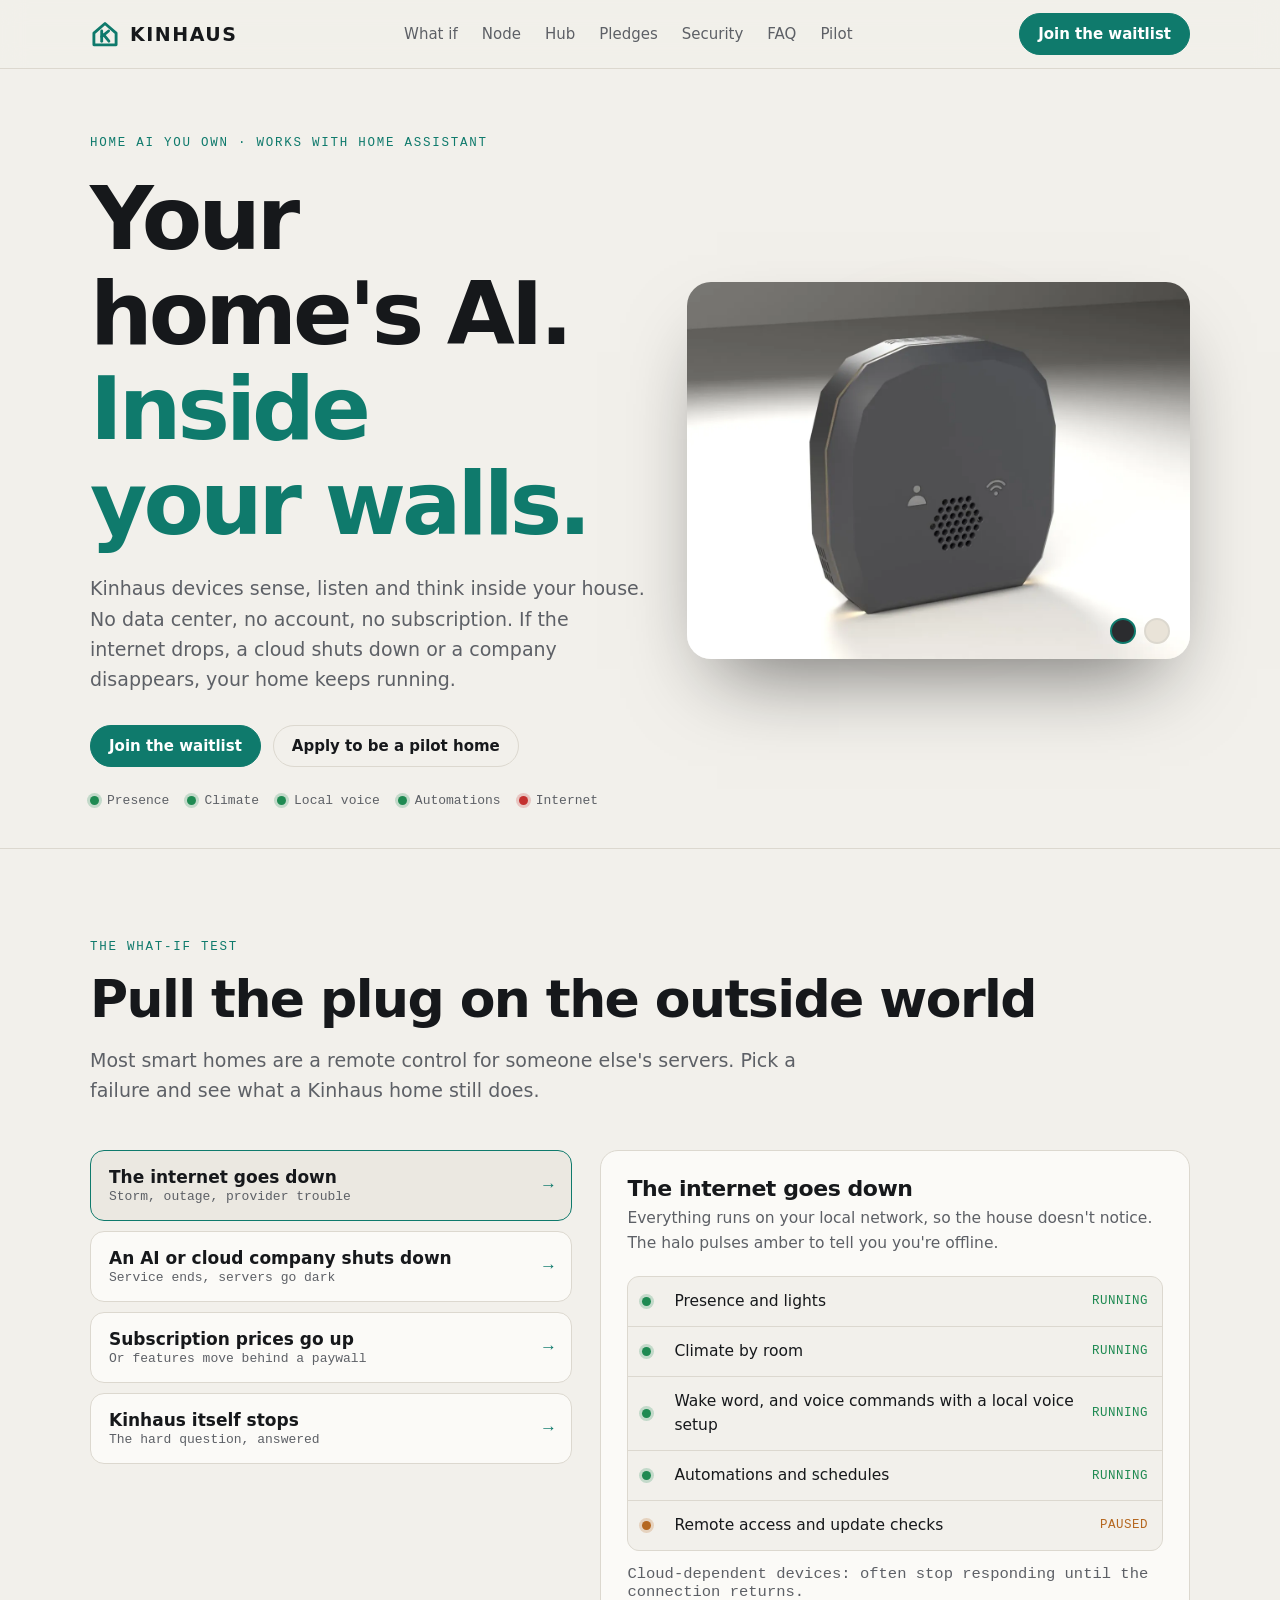
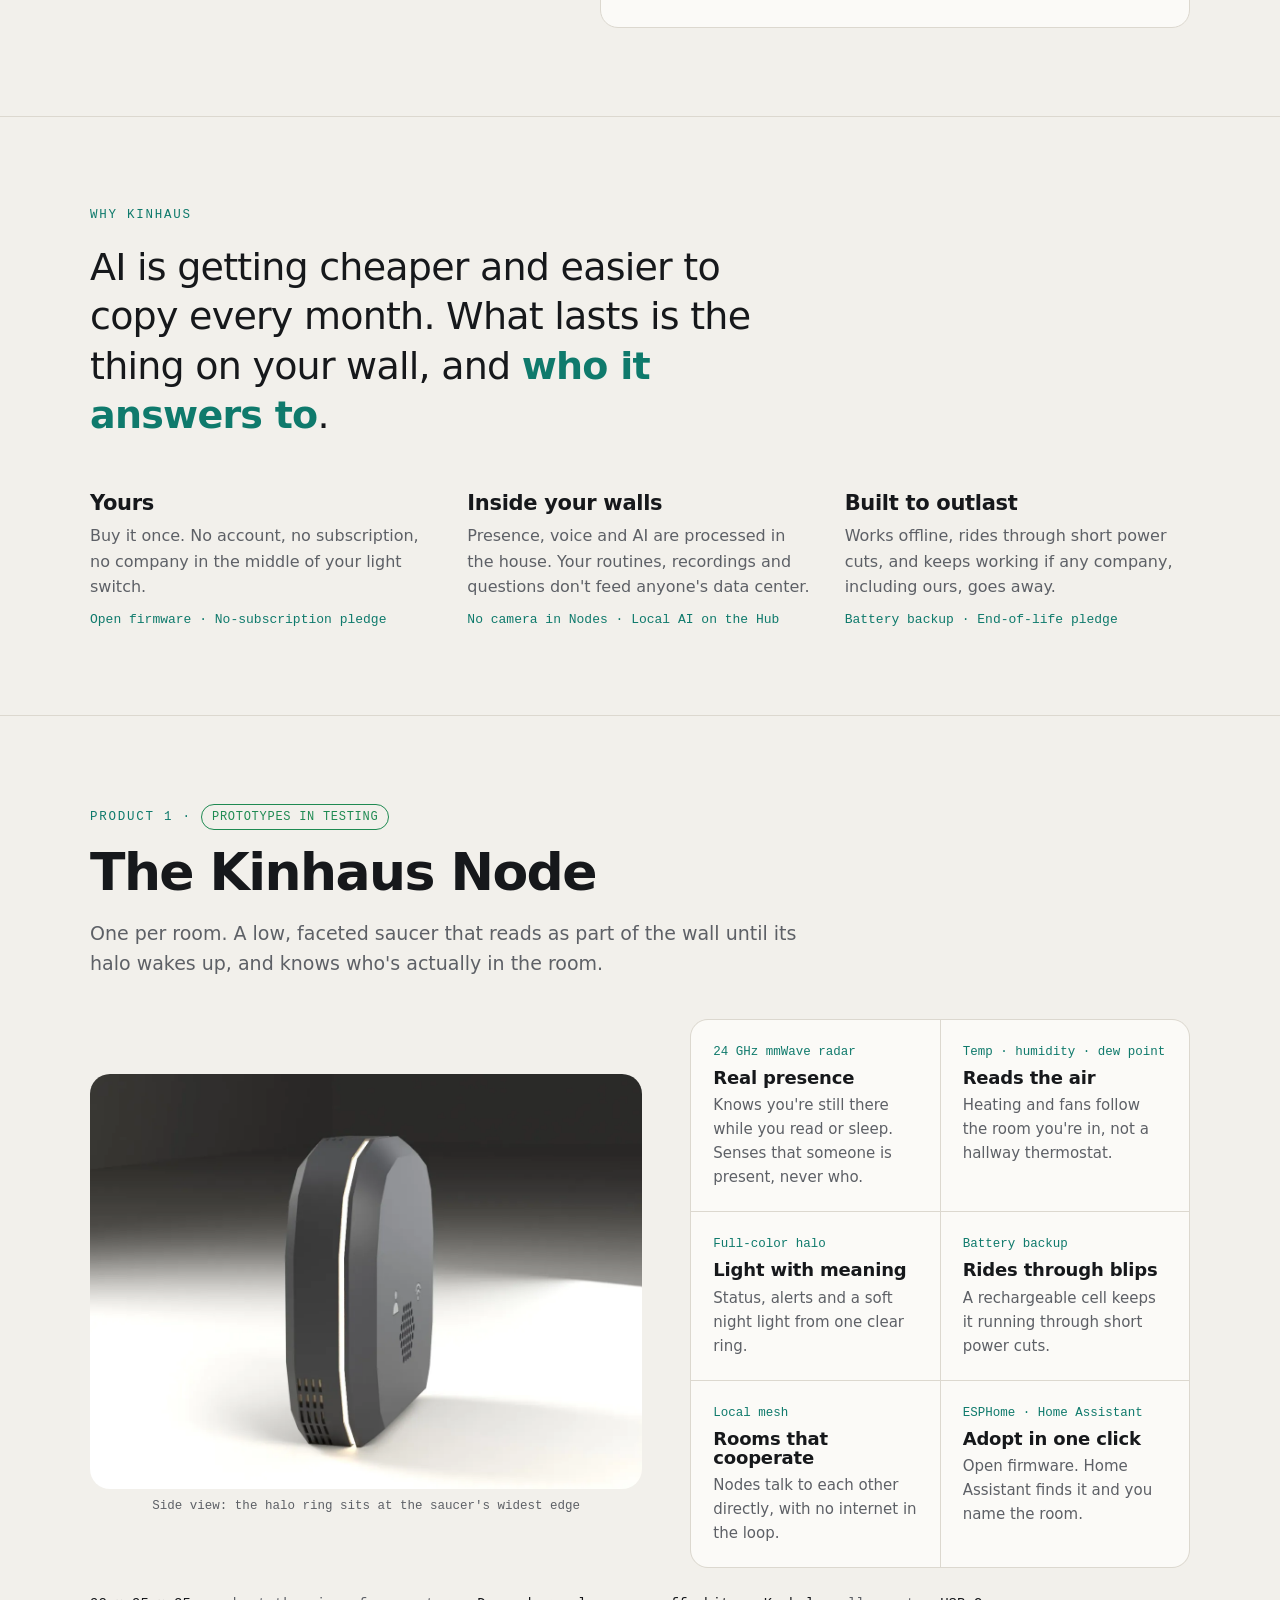
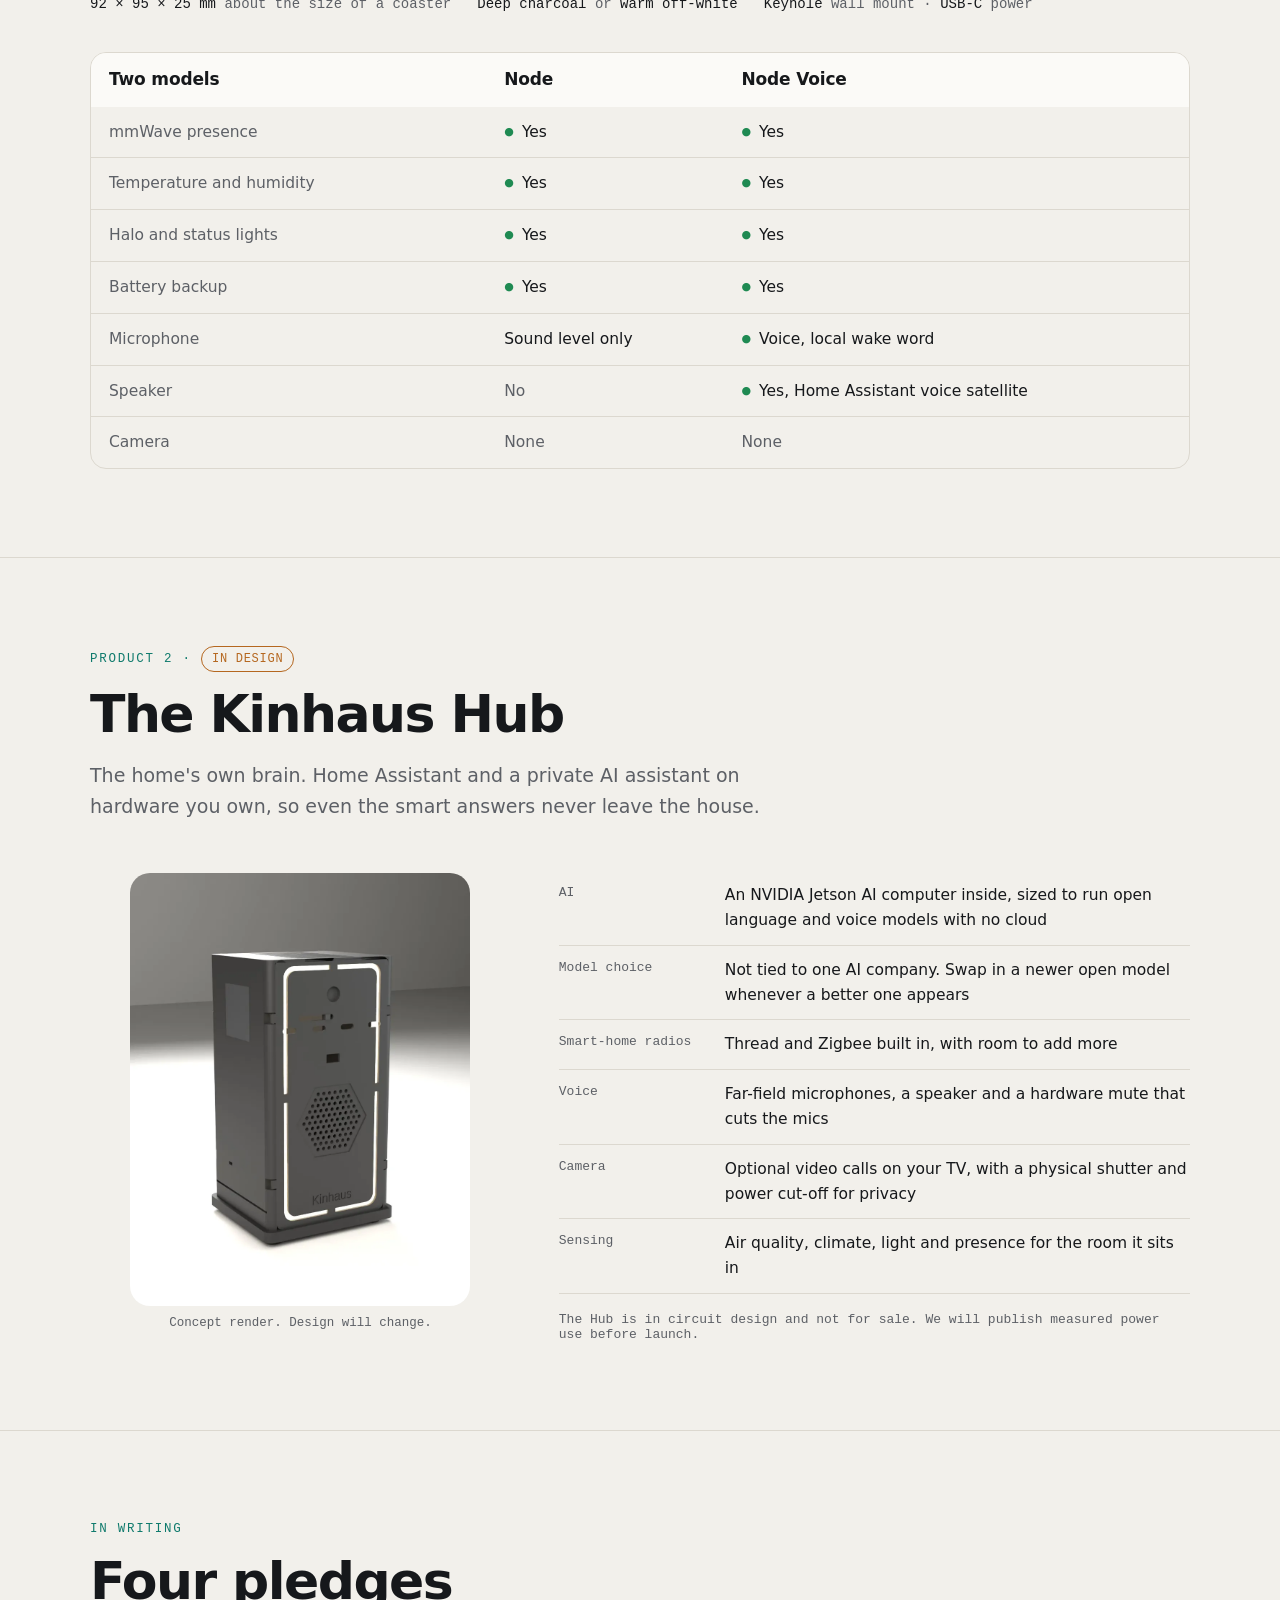
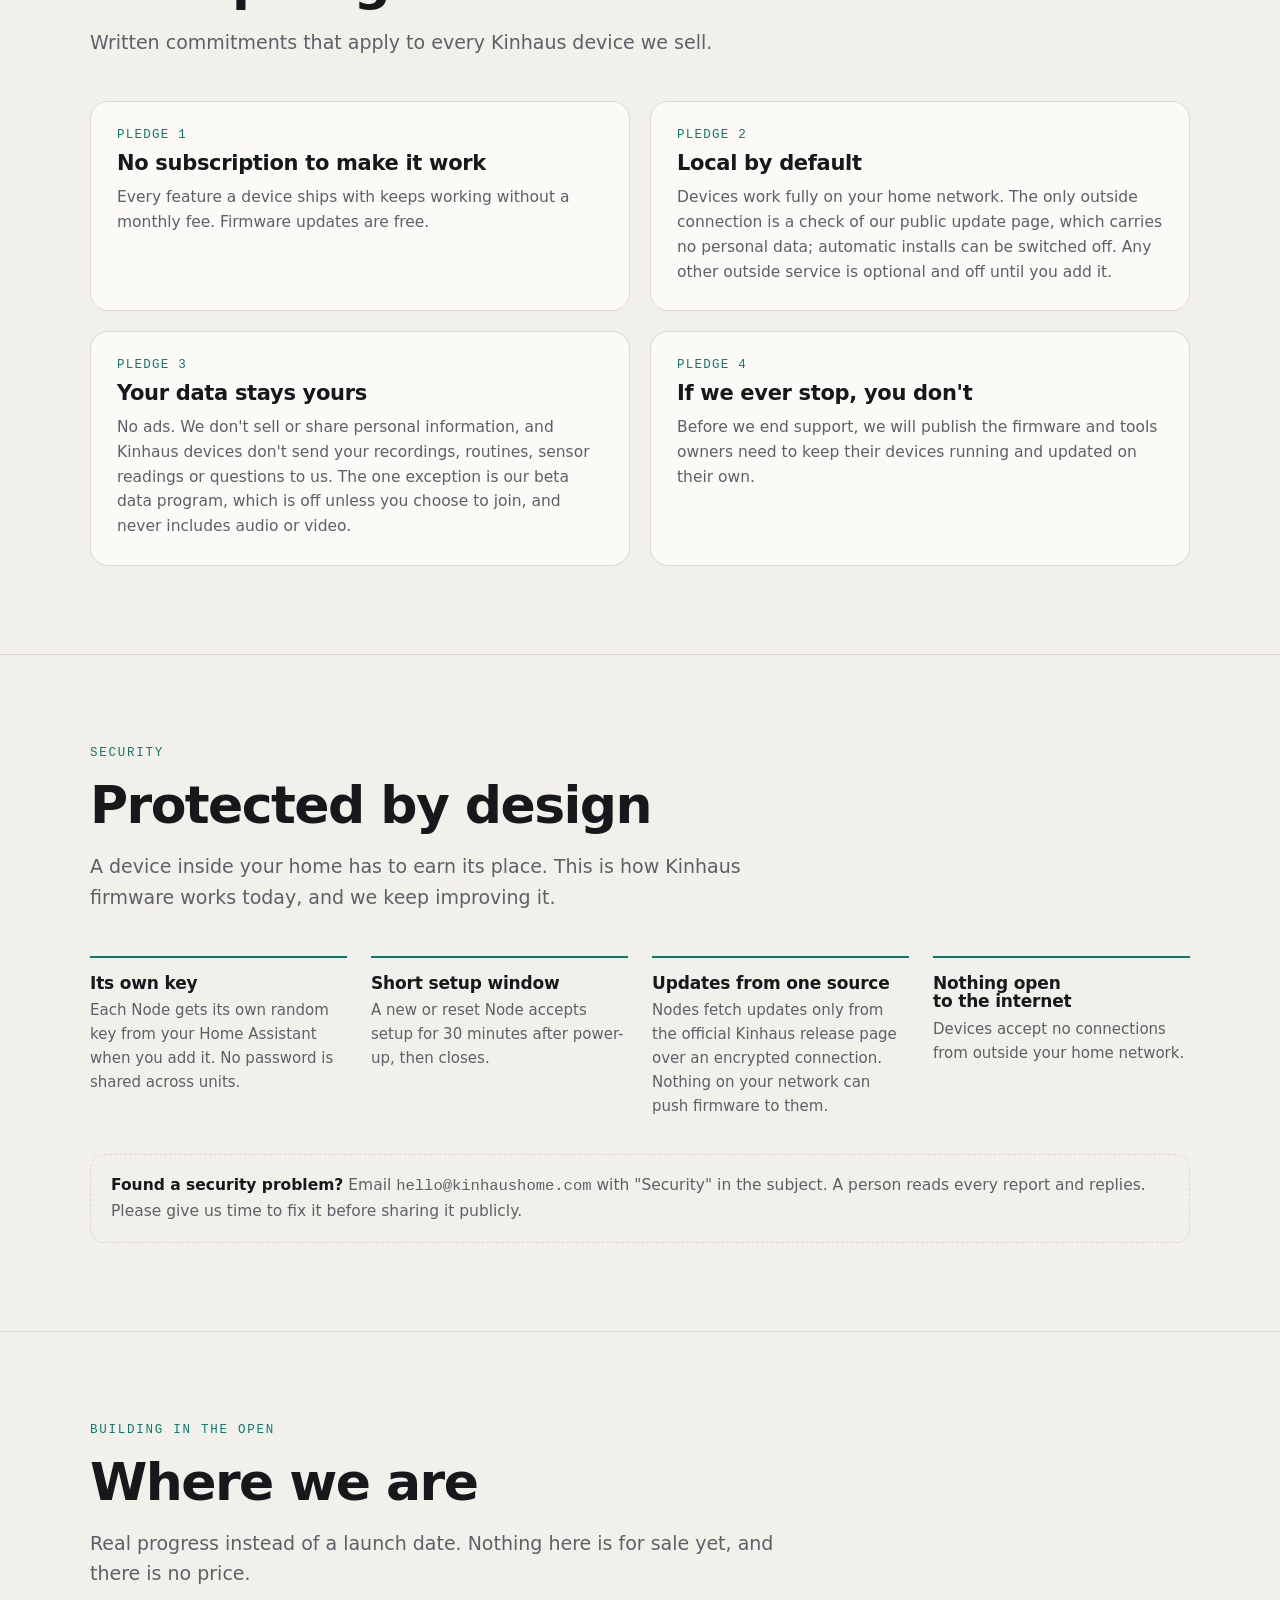
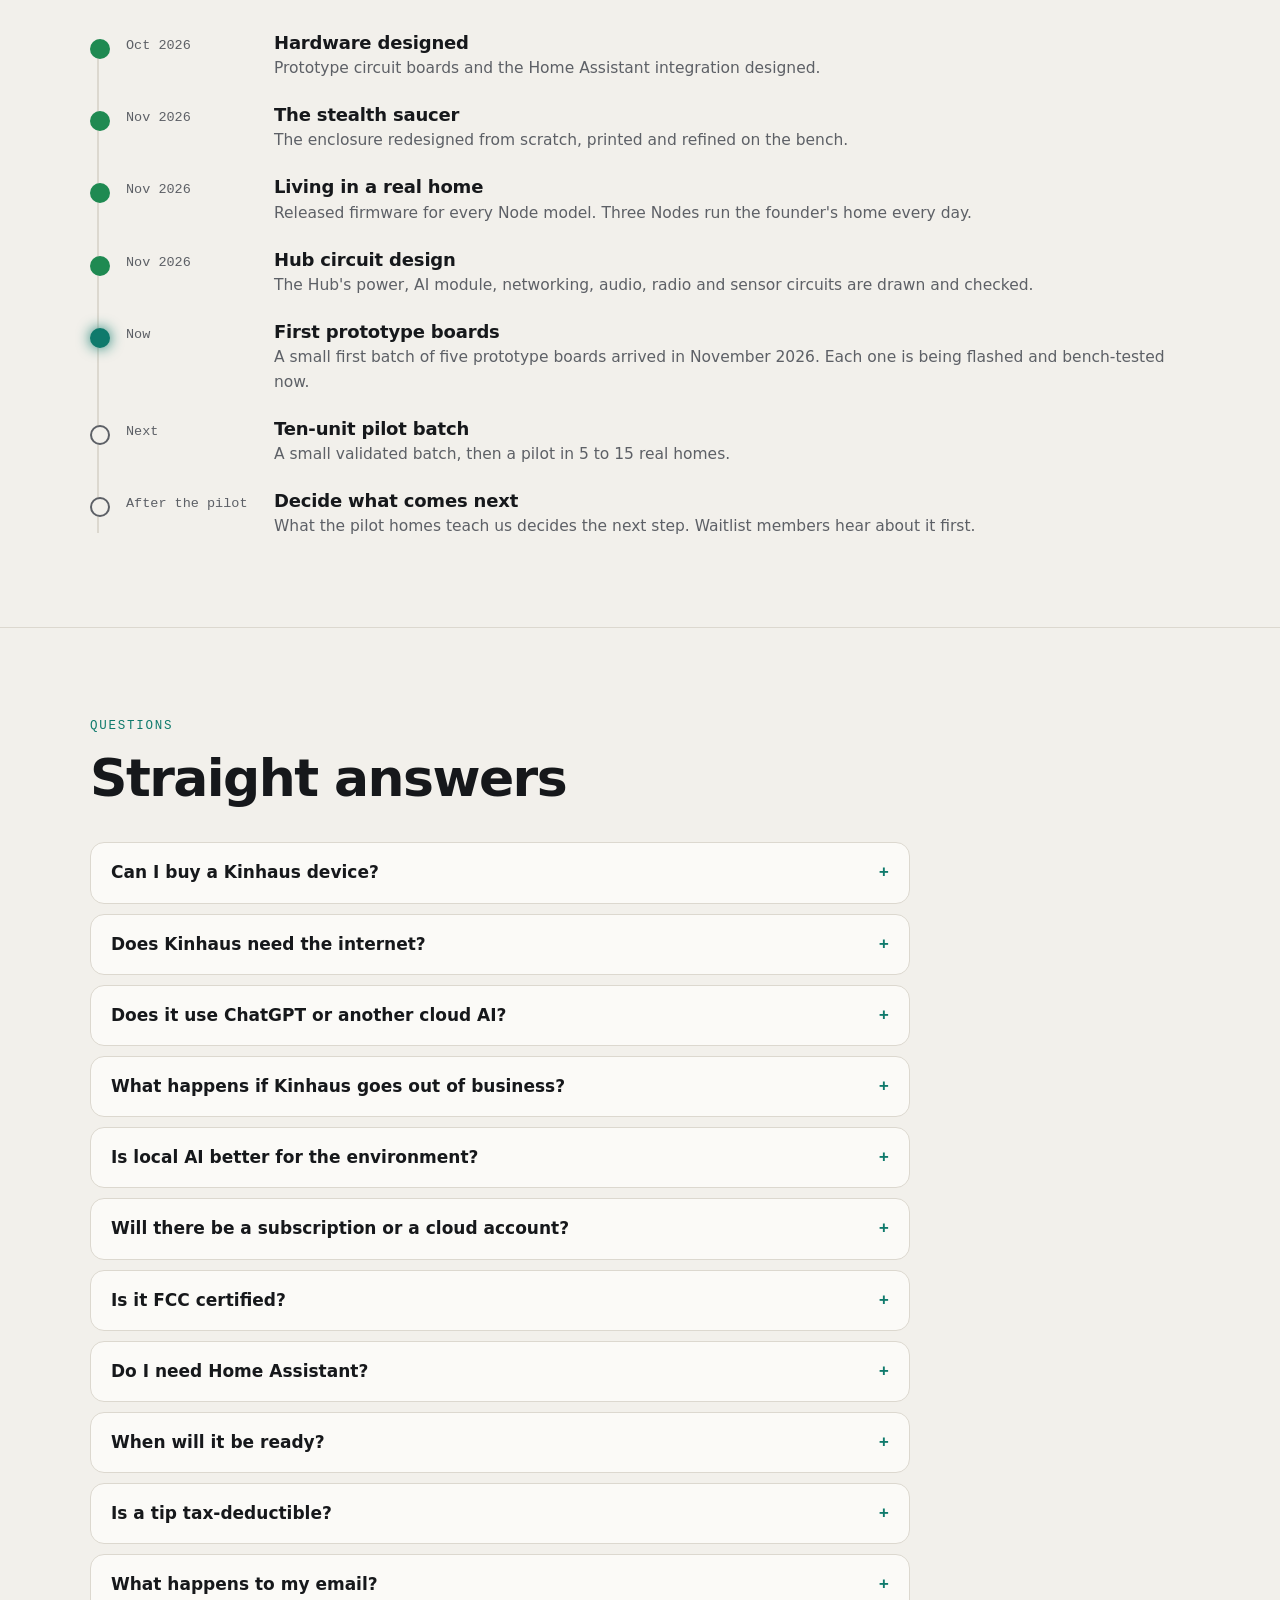
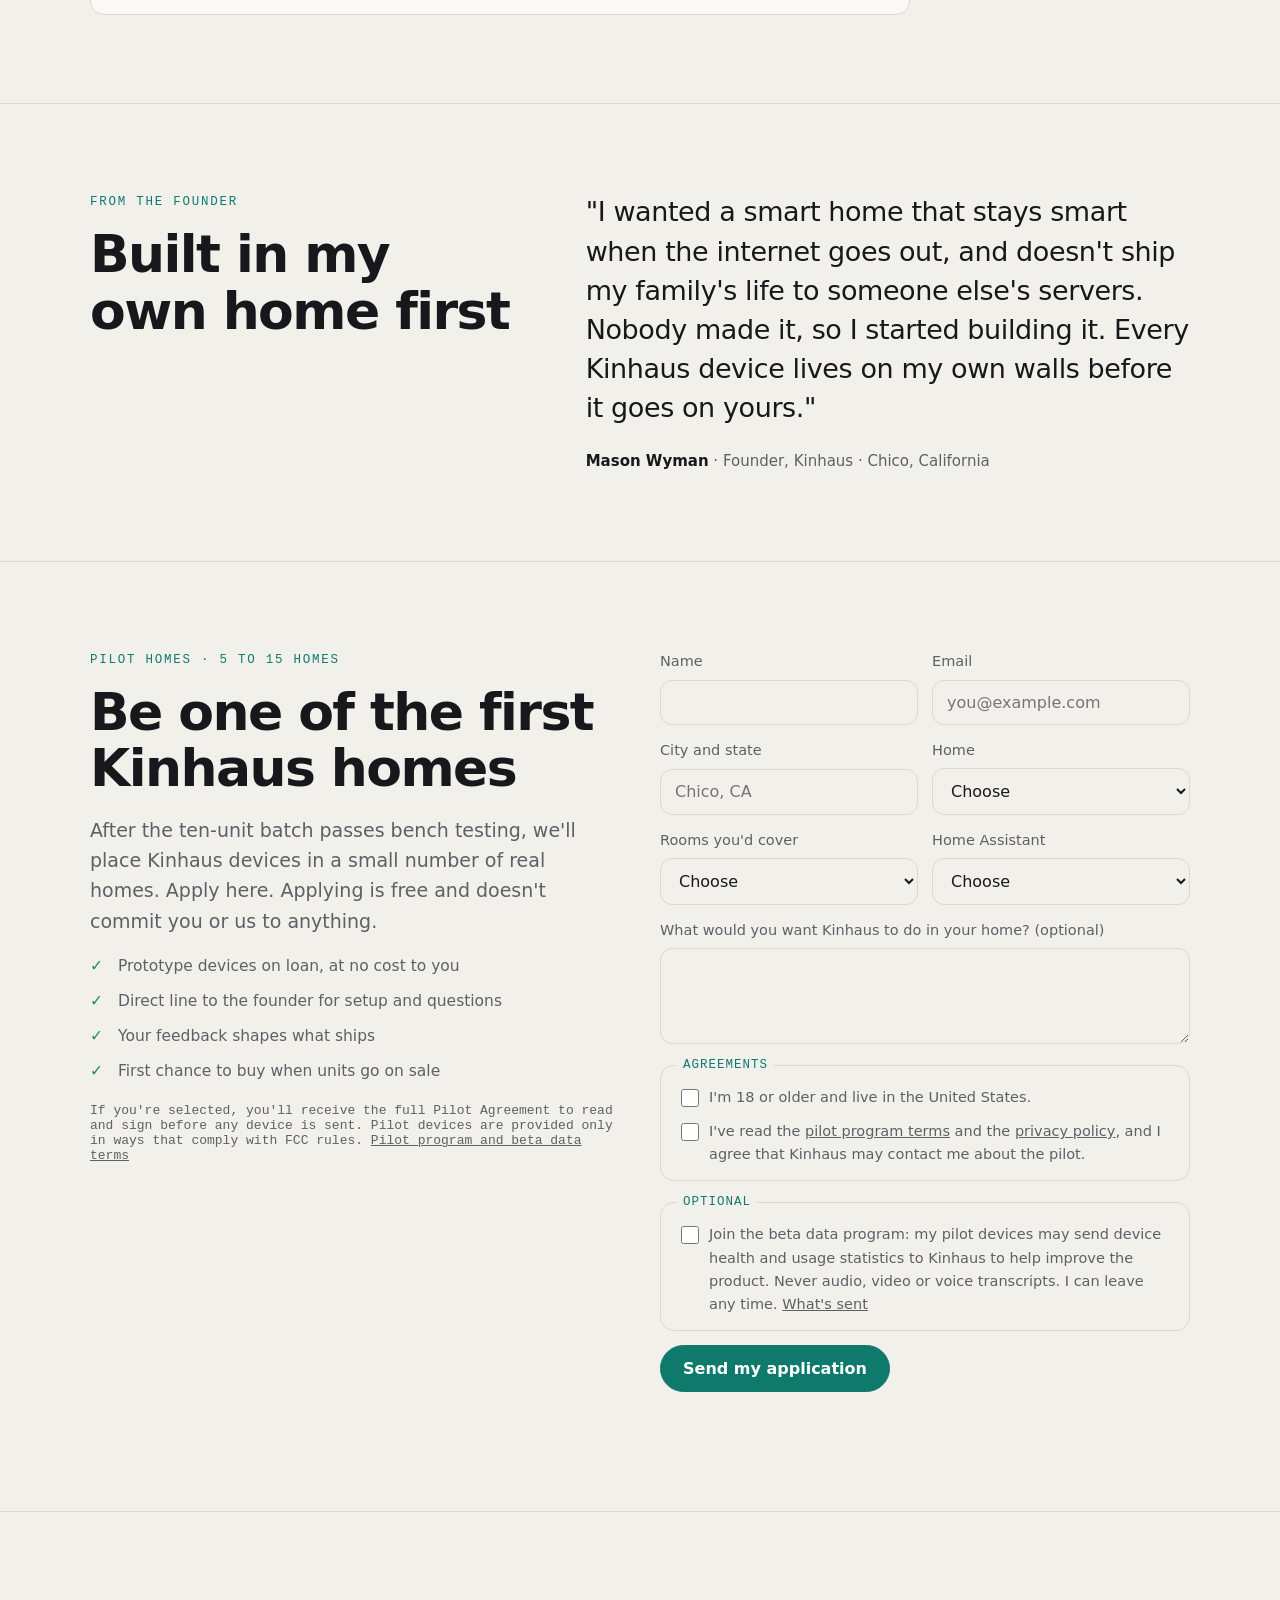
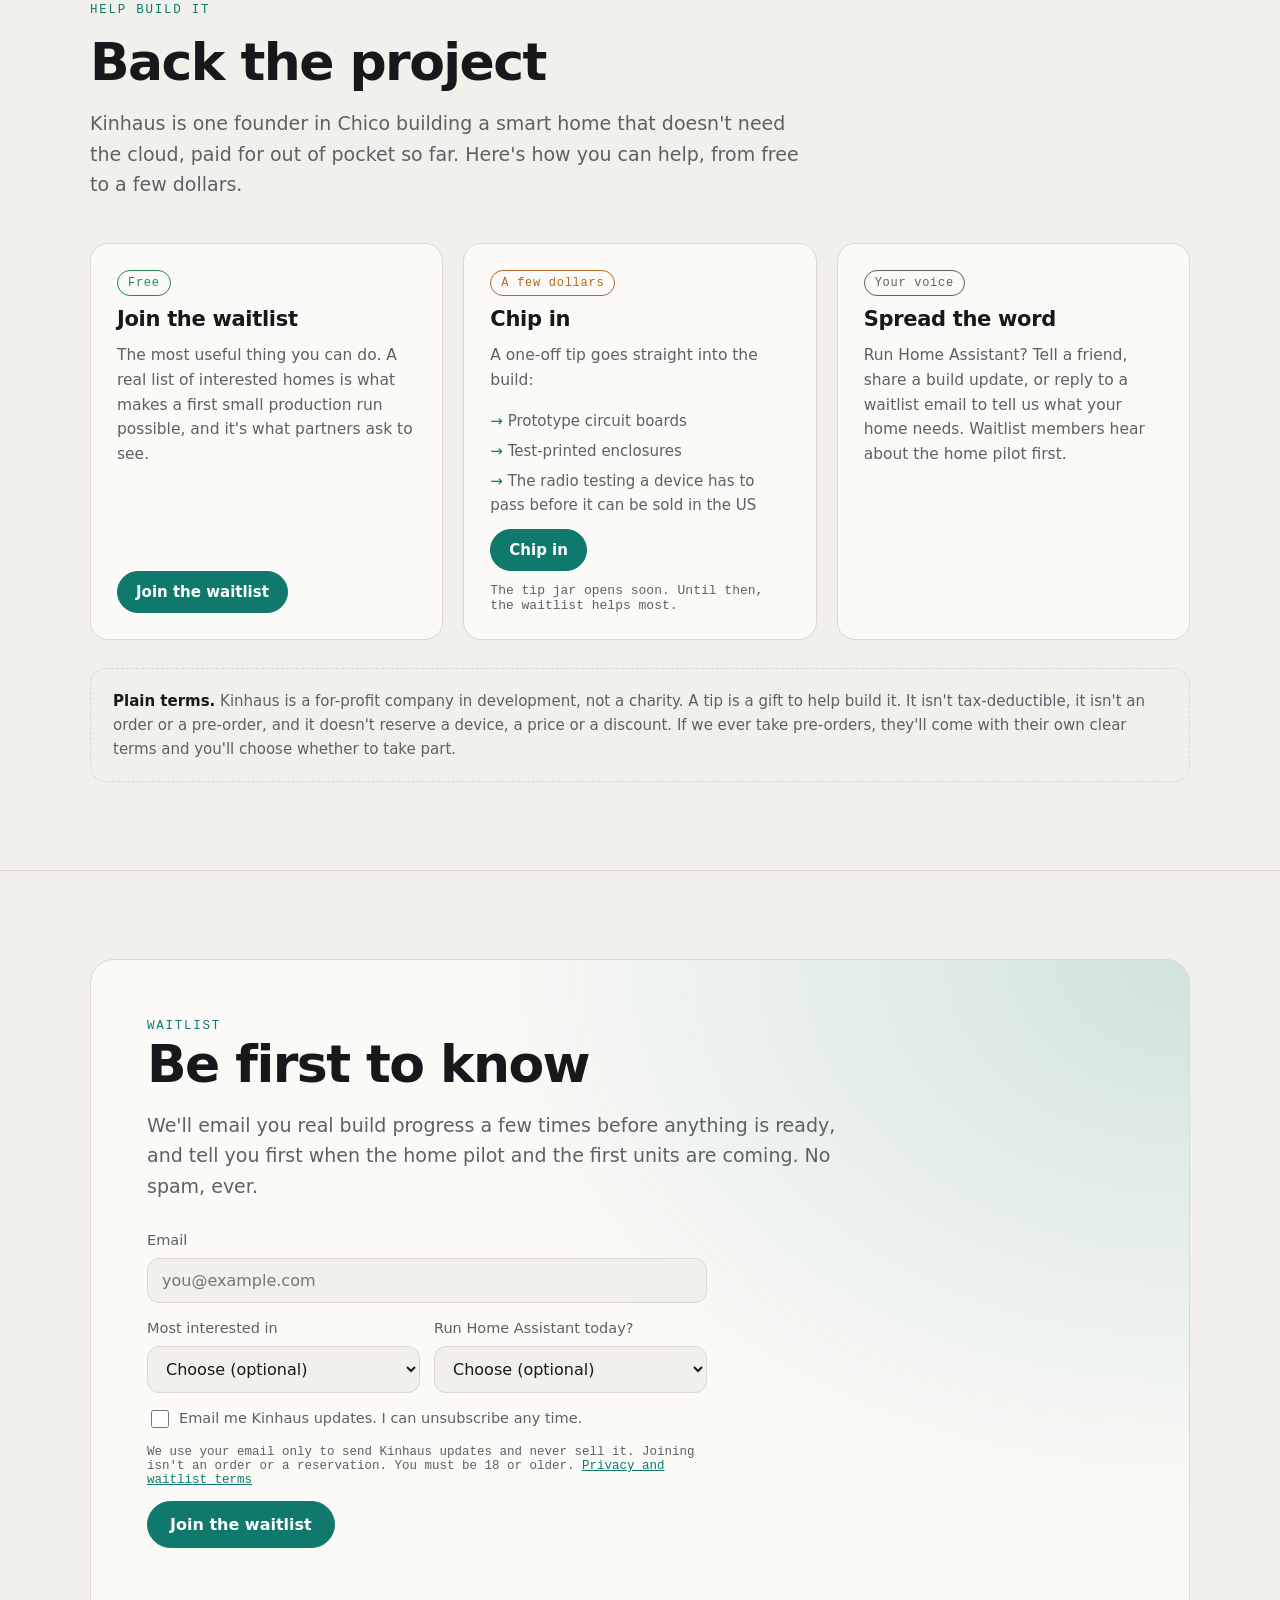
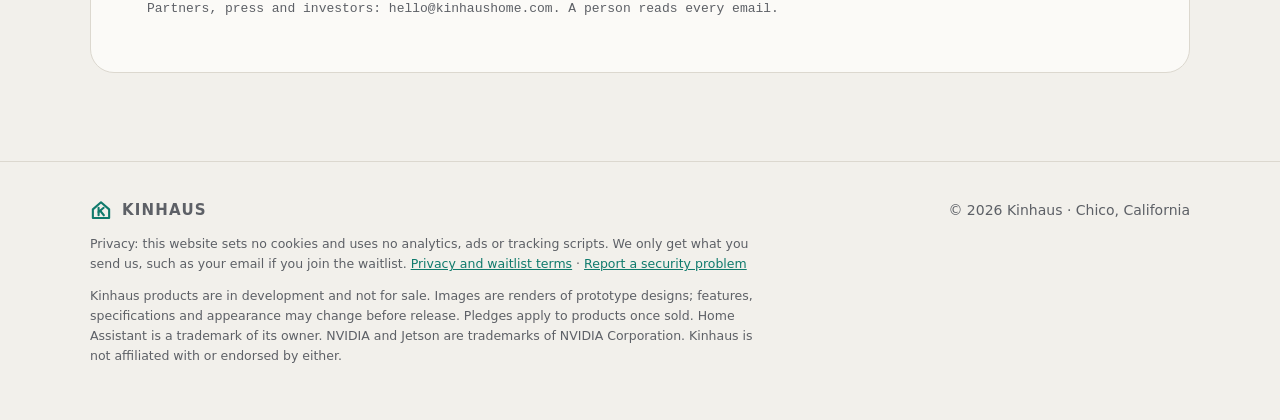
==== commit 10780e49: "[Claude] Site v4: home AI you own, what-if test, pledges, security, pilot application + opt-in beta " ====
--- a/index.html
+++ b/index.html
@@ -1,14 +1,19 @@
-<!doctype html><html lang="en"><head><meta charset="utf-8"><meta name="viewport" content="width=device-width, initial-scale=1, viewport-fit=cover">
+<!doctype html>
+<html lang="en">
+<head>
+<meta charset="utf-8">
+<meta name="viewport" content="width=device-width, initial-scale=1, viewport-fit=cover">
+<meta http-equiv="Content-Security-Policy" content="default-src 'none'; img-src 'self' data:; style-src 'self' 'unsafe-inline' https://fonts.googleapis.com; font-src https://fonts.gstatic.com; script-src 'self' 'unsafe-inline'; base-uri 'none'; form-action 'self'; connect-src 'none'; object-src 'none'; upgrade-insecure-requests">
 <title>Kinhaus</title>
-<meta name="claude:viewport-fit-sides" content="cover">
-<meta name="description" content="Kinhaus is building local-first smart-home devices for Home Assistant homes. Presence, climate, light and voice that live in your home, not in the cloud. Follow the build and join the waitlist.">
+<meta name="description" content="Kinhaus makes home AI and smart-home devices you own outright. They run inside your house, work offline, and need no cloud or subscription. In development, not for sale yet. Join the waitlist.">
+<meta name="referrer" content="no-referrer">
 <meta name="theme-color" content="#121315">
 <link rel="icon" href="data:image/svg+xml,%3Csvg xmlns='http://www.w3.org/2000/svg' viewBox='0 0 100 100'%3E%3Crect width='100' height='100' rx='22' fill='%23121315'/%3E%3Cg fill='none' stroke='%232bb3a0' stroke-width='9.5' stroke-linecap='round' stroke-linejoin='round'%3E%3Cpath d='M13 47 L50 15 L87 47 V86 H13 Z'/%3E%3Cpath d='M39 40 V74'/%3E%3Cpath d='M39 59 L62 40'/%3E%3Cpath d='M46 53 L63 74'/%3E%3C/g%3E%3C/svg%3E">
 <link rel="canonical" href="https://kinhaushome.com/">
 <meta property="og:type" content="website">
 <meta property="og:url" content="https://kinhaushome.com/">
-<meta property="og:title" content="Kinhaus: the home that senses you, and keeps it to itself">
-<meta property="og:description" content="Local-first room devices for Home Assistant, built in the open in Chico, California. In development, not for sale yet. Follow the build.">
+<meta property="og:title" content="Kinhaus: home AI you own, inside your walls">
+<meta property="og:description" content="Local-first smart-home devices for Home Assistant, built in the open in Chico, California. No cloud, no subscription. In development, not for sale yet.">
 <meta property="og:image" content="https://kinhaushome.com/img/og-card.jpg">
 <meta property="og:image:width" content="1200">
 <meta property="og:image:height" content="630">
@@ -18,148 +23,166 @@
 <link rel="preconnect" href="https://fonts.gstatic.com" crossorigin>
 <link rel="stylesheet" href="https://fonts.googleapis.com/css2?family=Inter:wght@400;500;600;800;900&family=IBM+Plex+Mono:wght@400;500&display=swap">
 <style>
-/* Layout: a charcoal room at night. The Node sits on the wall in the hero; teal is the brand, warm amber is the halo. */
+/* Layout: a charcoal room at night. The house is the frame: the page stress-tests the home against failures
+   (internet, cloud, company) and shows what keeps running. Teal is the brand, amber is the halo, and
+   "still running" status dots are the recurring device. */
 :root {
-  --bg: #121315;          /* charcoal, matches the Node's deep charcoal finish */
-  --bg-2: #1a1c1f;        /* raised panel */
+  --bg: #121315;
+  --bg-2: #1a1c1f;
+  --bg-3: #202327;
   --line: #2a2d31;
-  --fg: #ecebe6;          /* warm off-white, the Node's second finish */
+  --fg: #ecebe6;
   --muted: #9a9c9f;
-  --teal: #2bb3a0;        /* brand teal, lifted for dark ground (master #0f7a6c) */
-  --halo: #f2b26b;        /* halo glow */
+  --teal: #2bb3a0;
+  --halo: #f2b26b;
   --good: #6fcf97;
+  --off: #e5484d;
+  --on-teal: #06231f;
   --sans: "Inter", "Segoe UI", system-ui, sans-serif;
-  --mono: "IBM Plex Mono", ui-monospace, Menlo, monospace;
+  --mono: "IBM Plex Mono", ui-monospace, Menlo, Consolas, monospace;
   color-scheme: dark;
 }
 @media (prefers-color-scheme: light) {
-  :root:not([data-theme="dark"]) { --bg: #f2f0eb; --bg-2: #fbfaf7; --line: #dcd8cf; --fg: #16181b; --muted: #5d6066; --teal: #0f7a6c; --halo: #c9792a; --good: #1f8a52; color-scheme: light; }
+  :root:not([data-theme="dark"]) { --bg: #f2f0eb; --bg-2: #fbfaf7; --bg-3: #ebe8e1; --line: #dcd8cf; --fg: #16181b; --muted: #5d6066; --teal: #0f7a6c; --halo: #b5671f; --good: #1f8a52; --off: #c4302f; --on-teal: #ffffff; color-scheme: light; }
 }
-:root[data-theme="light"] { --bg: #f2f0eb; --bg-2: #fbfaf7; --line: #dcd8cf; --fg: #16181b; --muted: #5d6066; --teal: #0f7a6c; --halo: #c9792a; --good: #1f8a52; color-scheme: light; }
+:root[data-theme="light"] { --bg: #f2f0eb; --bg-2: #fbfaf7; --bg-3: #ebe8e1; --line: #dcd8cf; --fg: #16181b; --muted: #5d6066; --teal: #0f7a6c; --halo: #b5671f; --good: #1f8a52; --off: #c4302f; --on-teal: #ffffff; color-scheme: light; }
 
 * { box-sizing: border-box; }
-[hidden] { display: none !important; }
-body { background: var(--bg); color: var(--fg); font-family: var(--sans); font-size: 17px; line-height: 1.6; -webkit-font-smoothing: antialiased; }
+html { scroll-behavior: smooth; }
+@media (prefers-reduced-motion: reduce) { html { scroll-behavior: auto; } }
+body { background: var(--bg); color: var(--fg); font-family: var(--sans); font-size: 17px; line-height: 1.6; -webkit-font-smoothing: antialiased; margin: 0; }
 .wrap { max-width: 1140px; margin: 0 auto; padding-left: max(20px, env(safe-area-inset-left, 0px)); padding-right: max(20px, env(safe-area-inset-right, 0px)); }
 a { color: inherit; }
 :focus-visible { outline: 2px solid var(--teal); outline-offset: 3px; border-radius: 6px; }
 h1, h2, h3 { line-height: 1.08; margin: 0; text-wrap: balance; letter-spacing: -0.03em; }
 p { margin: 0; }
-img { display: block; }
+img { display: block; max-width: 100%; }
 .eyebrow { font-family: var(--mono); font-size: 12.5px; letter-spacing: 0.14em; text-transform: uppercase; color: var(--teal); }
 .lede { color: var(--muted); font-size: 19px; max-width: 60ch; }
+.skip { position: absolute; left: -9999px; }
+.skip:focus { left: 16px; top: 16px; z-index: 50; background: var(--bg-2); padding: 8px 12px; border-radius: 8px; }
 
 /* Nav */
-header.top { position: sticky; top: env(safe-area-inset-top, 0px); z-index: 20; background: color-mix(in srgb, var(--bg) 84%, transparent); backdrop-filter: blur(12px); -webkit-backdrop-filter: blur(12px); border-bottom: 1px solid var(--line); }
+header.top { position: sticky; top: env(safe-area-inset-top, 0px); z-index: 20; background: color-mix(in srgb, var(--bg) 86%, transparent); backdrop-filter: blur(12px); -webkit-backdrop-filter: blur(12px); border-bottom: 1px solid var(--line); }
 body::before { content: ""; position: fixed; inset: 0 0 auto; height: env(safe-area-inset-top, 0px); z-index: 21; background: var(--bg); }
 .nav { display: flex; align-items: center; justify-content: space-between; gap: 16px; padding-block: 13px; }
 .brand { display: flex; align-items: center; gap: 10px; text-decoration: none; }
 .brand svg { width: 30px; height: 30px; }
 .brand span { font-weight: 900; font-size: 19px; letter-spacing: 0.08em; }
-.nav ul { list-style: none; display: flex; gap: 26px; margin: 0; padding: 0; font-size: 15px; color: var(--muted); }
+.nav ul { list-style: none; display: flex; gap: 24px; margin: 0; padding: 0; font-size: 15px; color: var(--muted); }
 .nav ul a { text-decoration: none; } .nav ul a:hover { color: var(--fg); }
-.btn { display: inline-flex; align-items: center; gap: 8px; font: 600 15px var(--sans); padding: 11px 18px; border-radius: 999px; text-decoration: none; cursor: pointer; background: var(--teal); color: #fff; border: 1px solid var(--teal); }
+.btn { display: inline-flex; align-items: center; gap: 8px; font: 600 15px var(--sans); padding: 11px 18px; border-radius: 999px; text-decoration: none; cursor: pointer; background: var(--teal); color: var(--on-teal); border: 1px solid var(--teal); }
 .btn.ghost { background: transparent; color: var(--fg); border-color: var(--line); }
 .btn:hover { filter: brightness(1.08); }
-@media (max-width: 780px) { .nav ul { display: none; } }
+@media (max-width: 860px) { .nav ul { display: none; } }
 
 /* Hero */
-.hero { padding-block: 64px 32px; display: grid; grid-template-columns: 1fr 1fr; gap: 40px; align-items: center; }
-.hero h1 { font-size: clamp(42px, 6.6vw, 82px); font-weight: 800; margin-block: 18px 22px; }
-.hero h1 em { font-style: normal; color: var(--teal); }
+.hero { padding-block: 64px 40px; display: grid; grid-template-columns: minmax(0,1.05fr) minmax(0,0.95fr); gap: 40px; align-items: center; }
+.hero h1 { font-size: clamp(44px, 7vw, 88px); font-weight: 900; margin-block: 18px 22px; letter-spacing: -0.045em; }
+.hero h1 em { font-style: normal; color: var(--teal); display: block; }
 .hero .actions { display: flex; flex-wrap: wrap; gap: 12px; margin-top: 30px; }
-.hero .note { margin-top: 18px; font-family: var(--mono); font-size: 13px; color: var(--muted); }
-@media (max-width: 900px) { .hero { grid-template-columns: 1fr; padding-block: 44px 16px; } }
+.runbar { margin-top: 26px; display: flex; flex-wrap: wrap; gap: 8px 18px; font: 13px var(--mono); color: var(--muted); }
+.runbar span { display: inline-flex; align-items: center; gap: 8px; }
+.dot { width: 9px; height: 9px; border-radius: 50%; background: var(--good); box-shadow: 0 0 0 3px color-mix(in srgb, var(--good) 22%, transparent); flex: none; }
+.dot.off { background: var(--off); box-shadow: 0 0 0 3px color-mix(in srgb, var(--off) 22%, transparent); }
+.dot.wait { background: var(--halo); box-shadow: 0 0 0 3px color-mix(in srgb, var(--halo) 22%, transparent); }
+@media (max-width: 900px) { .hero { grid-template-columns: 1fr; padding-block: 44px 24px; } }
 .stage { position: relative; display: grid; place-items: center; min-width: 0; }
 .stage::before { content: ""; position: absolute; width: 78%; aspect-ratio: 1; border-radius: 50%; background: radial-gradient(circle, color-mix(in srgb, var(--halo) 34%, transparent), transparent 64%); filter: blur(30px); animation: breathe 7s ease-in-out infinite; }
-.stage img { position: relative; width: 100%; max-width: 600px; height: auto; border-radius: 24px; box-shadow: 0 40px 80px -30px rgba(0,0,0,.6); }
-.shot { width: 100%; height: auto; border-radius: 20px; }
-.swatch { position: absolute; bottom: 4%; right: 4%; display: flex; gap: 8px; font: 12px var(--mono); color: var(--muted); align-items: center; }
+.stage img { position: relative; width: 100%; max-width: 600px; height: auto; border-radius: 24px; box-shadow: 0 40px 80px -30px rgba(0,0,0,.55); }
+.swatch { position: absolute; bottom: 4%; right: 4%; display: flex; gap: 8px; }
 .swatch button { width: 26px; height: 26px; border-radius: 50%; border: 2px solid var(--line); cursor: pointer; padding: 0; }
 .swatch button[aria-pressed="true"] { border-color: var(--teal); }
 .swatch .c { background: #2b2c2f; } .swatch .w { background: #e9e3d8; }
 @keyframes breathe { 0%,100% { opacity: .65; transform: scale(.96); } 50% { opacity: 1; transform: scale(1.03); } }
 @media (prefers-reduced-motion: reduce) { .stage::before { animation: none; } }
 
-section { padding-block: 92px; border-top: 1px solid var(--line); }
+section { padding-block: 88px; border-top: 1px solid var(--line); }
 [id] { scroll-margin-top: 80px; }
 section h2 { font-size: clamp(32px, 4.4vw, 52px); font-weight: 800; margin-block: 14px 18px; }
 
-/* Manifesto */
-.manifesto .big { font-weight: 500; font-size: clamp(25px, 3.3vw, 38px); line-height: 1.3; max-width: 28ch; letter-spacing: -0.02em; }
-.manifesto .big strong { color: var(--teal); font-weight: 800; }
-.cols { display: grid; grid-template-columns: repeat(3, minmax(0,1fr)); gap: 32px; margin-top: 56px; }
-.cols h3 { font-size: 19px; margin-bottom: 8px; letter-spacing: -0.01em; }
+/* Stress test */
+.test { display: grid; grid-template-columns: minmax(0,0.9fr) minmax(0,1.1fr); gap: 28px; margin-top: 44px; align-items: start; }
+.scen { display: grid; gap: 10px; }
+.scen button { text-align: left; font: 600 17px var(--sans); color: var(--fg); background: var(--bg-2); border: 1px solid var(--line); border-radius: 14px; padding: 16px 18px; cursor: pointer; display: grid; grid-template-columns: minmax(0,1fr) auto; gap: 12px; align-items: center; }
+.scen button small { display: block; font: 13px var(--mono); color: var(--muted); margin-top: 2px; font-weight: 400; }
+.scen button[aria-selected="true"] { border-color: var(--teal); background: var(--bg-3); }
+.scen button .arrow { color: var(--teal); font-family: var(--mono); }
+.panel { border: 1px solid var(--line); border-radius: 18px; background: var(--bg-2); padding: 26px; min-width: 0; }
+.panel h3 { font-size: 22px; margin-bottom: 6px; letter-spacing: -0.02em; }
+.panel > p { color: var(--muted); font-size: 15.5px; }
+.status { list-style: none; margin: 20px 0 0; padding: 0; display: grid; gap: 1px; background: var(--line); border: 1px solid var(--line); border-radius: 12px; overflow: hidden; }
+.status li { display: grid; grid-template-columns: 20px minmax(0,1fr) auto; gap: 12px; align-items: center; padding: 12px 14px; background: var(--bg); font-size: 15.5px; }
+.status li b { font: 500 12.5px var(--mono); letter-spacing: .04em; text-transform: uppercase; }
+.status li b.ok { color: var(--good); } .status li b.no { color: var(--off); } .status li b.mid { color: var(--halo); }
+.compare { margin-top: 14px; font: 13px var(--mono); color: var(--muted); }
+@media (max-width: 860px) { .test { grid-template-columns: 1fr; } }
+
+/* Pillars */
+.cols { display: grid; grid-template-columns: repeat(3, minmax(0,1fr)); gap: 32px; margin-top: 52px; }
+.cols h3 { font-size: 21px; margin-bottom: 8px; letter-spacing: -0.015em; }
 .cols p { color: var(--muted); font-size: 16px; }
+.cols .proof { margin-top: 12px; font: 13px var(--mono); color: var(--teal); }
 @media (max-width: 820px) { .cols { grid-template-columns: 1fr; } }
-
-/* Design anatomy */
+.big { font-weight: 500; font-size: clamp(25px, 3.3vw, 38px); line-height: 1.3; max-width: 30ch; letter-spacing: -0.02em; margin-top: 18px; }
+.big strong { color: var(--teal); font-weight: 800; }
+
+/* Node */
 .anatomy { display: grid; grid-template-columns: minmax(0,1.05fr) minmax(0,0.95fr); gap: 48px; align-items: center; margin-top: 40px; }
-.anatomy figure { margin: 0; position: relative; }
+.anatomy figure { margin: 0; }
 .anatomy figure img { width: 100%; height: auto; max-width: 560px; margin: 0 auto; border-radius: 20px; }
-.anatomy figcaption { font: 12.5px var(--mono); color: var(--muted); text-align: center; margin-top: 10px; }
-.parts { list-style: none; margin: 0; padding: 0; display: grid; gap: 22px; }
-.parts li { display: grid; grid-template-columns: 22px minmax(0,1fr); gap: 14px; }
-.parts .dot { width: 12px; height: 12px; border-radius: 50%; margin-top: 7px; background: var(--teal); box-shadow: 0 0 0 4px color-mix(in srgb, var(--teal) 20%, transparent); }
-.parts .dot.halo { background: var(--halo); box-shadow: 0 0 12px var(--halo); }
-.parts h3 { font-size: 18px; margin-bottom: 4px; letter-spacing: -0.01em; }
-.parts p { color: var(--muted); font-size: 15.5px; }
+figcaption { font: 12.5px var(--mono); color: var(--muted); text-align: center; margin-top: 10px; }
+.features { display: grid; grid-template-columns: repeat(2, minmax(0,1fr)); gap: 1px; background: var(--line); border: 1px solid var(--line); border-radius: 18px; overflow: hidden; }
+.feature { background: var(--bg-2); padding: 22px; display: flex; flex-direction: column; gap: 6px; min-width: 0; }
+.feature .spec { font-family: var(--mono); font-size: 12.5px; color: var(--teal); }
+.feature h3 { font-size: 18px; letter-spacing: -0.01em; }
+.feature p { color: var(--muted); font-size: 15px; }
 @media (max-width: 880px) { .anatomy { grid-template-columns: 1fr; } }
-.pair { display: grid; grid-template-columns: repeat(2, minmax(0,1fr)); gap: 20px; margin-top: 40px; }
-.pair figure { margin: 0; }
-.pair figcaption { font: 12.5px var(--mono); color: var(--muted); margin-top: 8px; }
-@media (max-width: 620px) { .pair { grid-template-columns: 1fr; } }
+@media (max-width: 520px) { .features { grid-template-columns: 1fr; } }
 .dims { display: flex; flex-wrap: wrap; gap: 10px 26px; margin-top: 28px; font: 14px var(--mono); color: var(--muted); }
 .dims b { color: var(--fg); font-weight: 500; }
-
-/* Features */
-.features { display: grid; grid-template-columns: repeat(3, minmax(0,1fr)); gap: 1px; background: var(--line); border: 1px solid var(--line); border-radius: 18px; overflow: hidden; margin-top: 48px; }
-.feature { background: var(--bg-2); padding: 28px; display: flex; flex-direction: column; gap: 10px; min-width: 0; }
-.feature .spec { font-family: var(--mono); font-size: 13px; color: var(--teal); }
-.feature h3 { font-size: 20px; letter-spacing: -0.01em; }
-.feature p { color: var(--muted); font-size: 15.5px; }
-@media (max-width: 900px) { .features { grid-template-columns: repeat(2, minmax(0,1fr)); } }
-@media (max-width: 560px) { .features { grid-template-columns: 1fr; } }
-
 .table-wrap { overflow-x: auto; margin-top: 40px; border: 1px solid var(--line); border-radius: 16px; }
-table { border-collapse: collapse; width: 100%; min-width: 540px; font-size: 15.5px; }
-th, td { text-align: left; padding: 14px 18px; border-bottom: 1px solid var(--line); }
+table { border-collapse: collapse; width: 100%; min-width: 520px; font-size: 15.5px; }
+th, td { text-align: left; padding: 13px 18px; border-bottom: 1px solid var(--line); }
 thead th { font-weight: 800; font-size: 17px; background: var(--bg-2); letter-spacing: -0.01em; }
 tbody th { font-weight: 500; color: var(--muted); width: 36%; }
 td.yes::before { content: "●"; color: var(--good); margin-right: 8px; font-size: 11px; vertical-align: 2px; }
 td.no { color: var(--muted); }
 tr:last-child th, tr:last-child td { border-bottom: 0; }
 
-/* Status lights strip */
-.lights { display: grid; grid-template-columns: repeat(4, minmax(0,1fr)); gap: 16px; margin-top: 40px; }
-.light { border: 1px solid var(--line); border-radius: 14px; padding: 18px; background: var(--bg-2); min-width: 0; }
-.light .sw { width: 14px; height: 14px; border-radius: 50%; margin-bottom: 12px; }
-.light h3 { font-size: 16px; margin-bottom: 4px; letter-spacing: -0.01em; }
-.light p { color: var(--muted); font-size: 14.5px; }
-@media (max-width: 820px) { .lights { grid-template-columns: repeat(2, minmax(0,1fr)); } }
-
-/* Setup steps (a real sequence) */
-.steps { list-style: none; padding: 0; margin: 44px 0 0; display: grid; grid-template-columns: repeat(3, minmax(0,1fr)); gap: 28px; counter-reset: s; }
-.steps li { counter-increment: s; padding-top: 22px; border-top: 2px solid var(--line); min-width: 0; }
-.steps li::before { content: "Step " counter(s); font-family: var(--mono); font-size: 12.5px; letter-spacing: .12em; text-transform: uppercase; color: var(--teal); }
-.steps h3 { font-size: 21px; margin-block: 10px 8px; letter-spacing: -0.01em; }
-.steps p { color: var(--muted); font-size: 15.5px; }
-@media (max-width: 820px) { .steps { grid-template-columns: 1fr; } }
-
-/* Family */
-.family { display: grid; grid-template-columns: repeat(3, minmax(0,1fr)); gap: 20px; margin-top: 44px; }
-.card { border: 1px solid var(--line); border-radius: 18px; padding: 26px; background: var(--bg-2); display: flex; flex-direction: column; gap: 12px; min-width: 0; }
-.card.feature-hub { grid-column: span 2; }
-.hubimg { max-width: 260px; align-self: center; }
-.card h3 { font-size: 23px; letter-spacing: -0.02em; }
-.card p { color: var(--muted); font-size: 15.5px; }
-.card ul { margin: 4px 0 0; padding-left: 18px; color: var(--muted); font-size: 15px; display: grid; gap: 4px; }
-.chip { align-self: flex-start; font: 500 12px var(--mono); letter-spacing: .06em; padding: 5px 10px; border-radius: 999px; border: 1px solid currentColor; }
+/* Hub */
+.hub { display: grid; grid-template-columns: minmax(0,0.8fr) minmax(0,1.2fr); gap: 48px; align-items: center; margin-top: 40px; }
+.hub figure { margin: 0; }
+.hub figure img { max-width: 340px; width: 100%; height: auto; margin: 0 auto; border-radius: 20px; }
+.chip { display: inline-block; font: 500 12px var(--mono); letter-spacing: .06em; padding: 5px 10px; border-radius: 999px; border: 1px solid currentColor; }
 .chip.now { color: var(--good); } .chip.next { color: var(--halo); } .chip.later { color: var(--muted); }
-@media (max-width: 900px) { .family { grid-template-columns: 1fr; } .card.feature-hub { grid-column: auto; } }
+.spec-list { list-style: none; padding: 0; margin: 22px 0 0; display: grid; gap: 12px; }
+.spec-list li { display: grid; grid-template-columns: 150px minmax(0,1fr); gap: 16px; padding-bottom: 12px; border-bottom: 1px solid var(--line); font-size: 15.5px; }
+.spec-list li span { font: 13px var(--mono); color: var(--muted); padding-top: 2px; }
+.fine { margin-top: 18px; font: 13px var(--mono); color: var(--muted); }
+@media (max-width: 880px) { .hub { grid-template-columns: 1fr; } }
+@media (max-width: 520px) { .spec-list li { grid-template-columns: 1fr; gap: 2px; } }
+
+/* Pledges */
+.pledges { display: grid; grid-template-columns: repeat(2, minmax(0,1fr)); gap: 20px; margin-top: 44px; }
+.pledge { border: 1px solid var(--line); border-radius: 18px; padding: 26px; background: var(--bg-2); display: grid; gap: 10px; align-content: start; min-width: 0; }
+.pledge .n { font: 500 12.5px var(--mono); color: var(--teal); letter-spacing: .1em; text-transform: uppercase; }
+.pledge h3 { font-size: 21px; letter-spacing: -0.015em; }
+.pledge p { color: var(--muted); font-size: 15.5px; }
+@media (max-width: 760px) { .pledges { grid-template-columns: 1fr; } }
+
+/* Security */
+.sec { display: grid; grid-template-columns: repeat(4, minmax(0,1fr)); gap: 24px; margin-top: 44px; }
+.sec div { border-top: 2px solid var(--teal); padding-top: 16px; min-width: 0; }
+.sec h3 { font-size: 17px; margin-bottom: 6px; letter-spacing: -0.01em; }
+.sec p { color: var(--muted); font-size: 15px; }
+@media (max-width: 900px) { .sec { grid-template-columns: repeat(2, minmax(0,1fr)); } }
+@media (max-width: 520px) { .sec { grid-template-columns: 1fr; } }
+.report { margin-top: 36px; border: 1px dashed var(--line); border-radius: 14px; padding: 18px 20px; font-size: 15.5px; color: var(--muted); }
+.report strong { color: var(--fg); }
 
 /* Progress */
-.timeline { list-style: none; padding: 0; margin: 44px 0 0; position: relative; display: grid; gap: 26px; }
+.timeline { list-style: none; padding: 0; margin: 44px 0 0; position: relative; display: grid; gap: 24px; }
 .timeline::before { content: ""; position: absolute; left: 7px; top: 6px; bottom: 6px; width: 2px; background: var(--line); }
 .timeline li { position: relative; padding-left: 36px; display: grid; grid-template-columns: 130px minmax(0,1fr); gap: 18px; }
 .timeline li::before { content: ""; position: absolute; left: 0; top: 6px; width: 16px; height: 16px; border-radius: 50%; background: var(--bg); border: 2px solid var(--muted); }
@@ -170,6 +193,15 @@
 .timeline p { color: var(--muted); font-size: 15.5px; }
 @media (max-width: 620px) { .timeline li { grid-template-columns: 1fr; gap: 4px; } }
 
+/* FAQ */
+.faq { margin-top: 36px; display: grid; gap: 10px; max-width: 820px; }
+.faq details { border: 1px solid var(--line); border-radius: 14px; background: var(--bg-2); }
+.faq summary { cursor: pointer; padding: 16px 20px; font-weight: 600; font-size: 17px; list-style: none; display: flex; justify-content: space-between; gap: 16px; }
+.faq summary::-webkit-details-marker { display: none; }
+.faq summary::after { content: "+"; font-family: var(--mono); color: var(--teal); }
+.faq details[open] summary::after { content: "−"; }
+.faq details p { padding: 0 20px 18px; color: var(--muted); font-size: 15.5px; max-width: 68ch; }
+
 .founder { display: grid; grid-template-columns: minmax(0,1fr) minmax(0,1.35fr); gap: 48px; align-items: start; }
 .founder blockquote { margin: 0; font-weight: 500; font-size: clamp(21px, 2.4vw, 27px); line-height: 1.45; letter-spacing: -0.015em; }
 .founder .sig { margin-top: 22px; font-size: 15px; color: var(--muted); }
@@ -179,53 +211,53 @@
 .cta-box { border: 1px solid var(--line); border-radius: 24px; padding: clamp(28px, 5vw, 56px); background: radial-gradient(120% 140% at 100% 0%, color-mix(in srgb, var(--teal) 18%, transparent), transparent 55%), var(--bg-2); }
 .cta-box h2 { margin-top: 0; }
 .mail { display: flex; flex-wrap: wrap; align-items: center; gap: 12px; margin-top: 28px; }
-.mail code { font: 500 18px var(--mono); padding: 12px 16px; border-radius: 12px; border: 1px solid var(--line); background: var(--bg); user-select: all; }
+.mail code { font: 500 18px var(--mono); padding: 12px 16px; border-radius: 12px; border: 1px solid var(--line); background: var(--bg); user-select: all; overflow-wrap: anywhere; }
 .copied { font: 13px var(--mono); color: var(--good); min-height: 1em; }
 
-footer { border-top: 1px solid var(--line); padding-block: 36px 48px; color: var(--muted); font-size: 14px; }
-footer .row { display: flex; flex-wrap: wrap; justify-content: space-between; align-items: center; gap: 16px; }
-footer small { display: block; margin-top: 14px; font-size: 12.5px; max-width: 82ch; }
-
-/* Waitlist form */
+.ways { display: grid; grid-template-columns: repeat(3, minmax(0,1fr)); gap: 20px; margin-top: 44px; }
+.card { border: 1px solid var(--line); border-radius: 18px; padding: 26px; background: var(--bg-2); display: flex; flex-direction: column; gap: 12px; min-width: 0; }
+.card h3 { font-size: 21px; letter-spacing: -0.015em; }
+.card p { color: var(--muted); font-size: 15.5px; }
+.card .chip { align-self: flex-start; }
+.ways .card .btn { align-self: flex-start; margin-top: auto; }
+.ways .card .soon { margin-top: auto; font: 13px var(--mono); color: var(--muted); }
+@media (max-width: 900px) { .ways { grid-template-columns: 1fr; } }
+.goes { list-style: none; padding: 0; margin: 4px 0 0; display: grid; gap: 6px; font-size: 15px; color: var(--muted); }
+.goes li::before { content: "→ "; color: var(--teal); }
+.plain { margin-top: 28px; border: 1px dashed var(--line); border-radius: 16px; padding: 20px 22px; color: var(--muted); font-size: 15px; }
+.plain strong { color: var(--fg); }
 .wl { display: grid; gap: 14px; margin-top: 28px; max-width: 560px; }
 .wl label.f { display: grid; gap: 6px; font-size: 14.5px; color: var(--muted); }
 .wl input[type=email], .wl select { font: 16px var(--sans); color: var(--fg); background: var(--bg); border: 1px solid var(--line); border-radius: 12px; padding: 12px 14px; width: 100%; min-width: 0; }
 .wl .row2 { display: grid; grid-template-columns: repeat(2, minmax(0,1fr)); gap: 14px; }
-@media (max-width: 560px) { .wl .row2 { grid-template-columns: 1fr; } }
+@media (max-width: 520px) { .wl .row2 { grid-template-columns: 1fr; } }
 .wl .consent { display: grid; grid-template-columns: 22px minmax(0,1fr); gap: 10px; font-size: 14.5px; color: var(--muted); align-items: start; }
 .wl .consent input { width: 18px; height: 18px; margin-top: 3px; accent-color: var(--teal); }
-.wl .fine { font: 12.5px var(--mono); color: var(--muted); }
+.wl .fine { font: 12.5px var(--mono); color: var(--muted); margin: 0; }
 .wl .fine a { color: var(--teal); }
 .wl .btn { justify-self: start; font-size: 16px; padding: 13px 22px; }
+.wl input[type=text], .wl textarea { font: 16px var(--sans); color: var(--fg); background: var(--bg); border: 1px solid var(--line); border-radius: 12px; padding: 12px 14px; width: 100%; min-width: 0; }
+.wl textarea { min-height: 96px; resize: vertical; }
+.wl fieldset { border: 1px solid var(--line); border-radius: 14px; padding: 14px 16px; margin: 0; display: grid; gap: 10px; min-width: 0; }
+.wl legend { padding: 0 6px; font: 500 12.5px var(--mono); letter-spacing: .08em; text-transform: uppercase; color: var(--teal); }
+.pilot-grid { display: grid; grid-template-columns: minmax(0,1fr) minmax(0,1fr); gap: 40px; align-items: start; }
+.pilot-grid .wl { max-width: none; margin-top: 0; }
+.gets { list-style: none; padding: 0; margin: 18px 0 0; display: grid; gap: 10px; font-size: 15.5px; color: var(--muted); }
+.gets li { display: grid; grid-template-columns: 18px minmax(0,1fr); gap: 10px; }
+.gets li::before { content: "✓"; color: var(--good); }
+@media (max-width: 880px) { .pilot-grid { grid-template-columns: 1fr; } }
 .wl-msg { font: 14px var(--mono); color: var(--good); min-height: 1.2em; }
-
-/* Back the project */
-.ways { display: grid; grid-template-columns: repeat(3, minmax(0,1fr)); gap: 20px; margin-top: 44px; }
-.ways .card .btn { align-self: flex-start; margin-top: auto; }
-.ways .card .soon { margin-top: auto; font: 13px var(--mono); color: var(--muted); }
-@media (max-width: 900px) { .ways { grid-template-columns: 1fr; } }
-.plain { margin-top: 28px; border: 1px dashed var(--line); border-radius: 16px; padding: 20px 22px; color: var(--muted); font-size: 15px; }
-.plain strong { color: var(--fg); }
-.goes { list-style: none; padding: 0; margin: 4px 0 0; display: grid; gap: 6px; font-size: 15px; color: var(--muted); }
-.goes li::before { content: "→ "; color: var(--teal); }
-
-.concept { aspect-ratio: 4 / 3; width: 100%; border-radius: 14px; object-fit: cover; margin-bottom: 14px; background: #0e0f11; }
-.build-note { margin-top: 18px; font: 13px var(--mono); color: var(--muted); }
-
-/* FAQ */
-.faq { margin-top: 40px; display: grid; gap: 12px; max-width: 820px; }
-.faq details { border: 1px solid var(--line); border-radius: 14px; background: var(--bg-2); padding: 0 20px; }
-.faq summary { cursor: pointer; list-style: none; padding: 18px 28px 18px 0; font-weight: 600; font-size: 17px; position: relative; }
-.faq summary::-webkit-details-marker { display: none; }
-.faq summary::after { content: "+"; position: absolute; right: 0; top: 16px; font: 500 20px var(--mono); color: var(--teal); }
-.faq details[open] summary::after { content: "–"; }
-.faq details p { color: var(--muted); font-size: 15.5px; padding-bottom: 18px; }
-.faq details p a { color: var(--teal); }
+.wl-msg.warn { color: var(--halo); }
 .socials { display: flex; flex-wrap: wrap; gap: 16px; }
 .socials a { color: var(--muted); text-decoration: none; } .socials a:hover { color: var(--fg); }
+footer a { color: var(--teal); }
+footer { border-top: 1px solid var(--line); padding-block: 36px 48px; color: var(--muted); font-size: 14px; }
+footer .row { display: flex; flex-wrap: wrap; justify-content: space-between; align-items: center; gap: 16px; }
+footer small { display: block; margin-top: 12px; font-size: 12.5px; max-width: 86ch; }
 </style>
-</head><body>
-
+</head>
+<body>
+<a class="skip" href="#main">Skip to content</a>
 <header class="top">
   <div class="wrap nav">
     <a class="brand" href="#top" aria-label="Kinhaus home">
@@ -233,28 +265,35 @@
       <span>KINHAUS</span>
     </a>
     <ul>
-      <li><a href="#design">Design</a></li>
-      <li><a href="#node">The Node</a></li>
-      <li><a href="#family">Family</a></li>
-      <li><a href="#progress">Progress</a></li>
-      <li><a href="#back">Help build it</a></li>
+      <li><a href="#test">What if</a></li>
+      <li><a href="#node">Node</a></li>
+      <li><a href="#hub">Hub</a></li>
+      <li><a href="#pledges">Pledges</a></li>
+      <li><a href="#security">Security</a></li>
       <li><a href="#faq">FAQ</a></li>
+      <li><a href="#pilot">Pilot</a></li>
     </ul>
     <a class="btn" href="#waitlist">Join the waitlist</a>
   </div>
 </header>
 
-<main id="top">
-  <div class="wrap hero">
+<main id="main">
+  <div class="wrap hero" id="top">
     <div>
-      <p class="eyebrow">Local-first smart home · Works with Home Assistant</p>
-      <h1>The home that senses you. <em>And keeps it to itself.</em></h1>
-      <p class="lede">Kinhaus builds premium room devices that know when you're there, read the air, light the way and answer when you speak. Every decision happens inside your walls. No cloud account, no subscription, and an internet outage can't switch your house off.</p>
+      <p class="eyebrow">Home AI you own · Works with Home Assistant</p>
+      <h1>Your home's AI. <em>Inside your walls.</em></h1>
+      <p class="lede">Kinhaus devices sense, listen and think inside your house. No data center, no account, no subscription. If the internet drops, a cloud shuts down or a company disappears, your home keeps running.</p>
       <div class="actions">
         <a class="btn" href="#waitlist">Join the waitlist</a>
-        <a class="btn ghost" href="#back">Help build it</a>
-      </div>
-      <p class="note">In development, not for sale yet · First prototype boards in testing · Designed in Chico, California</p>
+        <a class="btn ghost" href="#pilot">Apply to be a pilot home</a>
+      </div>
+      <div class="runbar" aria-label="What keeps running">
+        <span><i class="dot"></i>Presence</span>
+        <span><i class="dot"></i>Climate</span>
+        <span><i class="dot"></i>Local voice</span>
+        <span><i class="dot"></i>Automations</span>
+        <span><i class="dot off"></i>Internet</span>
+      </div>
     </div>
     <div class="stage">
       <img id="heroImg" src="img/ov2-front-charcoal.webp" alt="Kinhaus Node Voice in deep charcoal: a faceted, saucer-shaped wall device with a glowing halo edge, a hexagon grille and two status lights" width="1200" height="900">
@@ -265,126 +304,167 @@
     </div>
   </div>
 
-  <section class="manifesto">
-    <div class="wrap">
-      <p class="eyebrow">Why we exist</p>
-      <p class="big" style="margin-top:18px">Your lights, your heat and your voice should answer to <strong>you</strong>. Not to a server you'll never see.</p>
+  <section id="test">
+    <div class="wrap">
+      <p class="eyebrow">The what-if test</p>
+      <h2>Pull the plug on the outside world</h2>
+      <p class="lede">Most smart homes are a remote control for someone else's servers. Pick a failure and see what a Kinhaus home still does.</p>
+      <div class="test">
+        <div class="scen" role="tablist" aria-label="Failure scenarios">
+          <button role="tab" id="t-net" aria-controls="p-net" aria-selected="true" type="button"><span>The internet goes down<small>Storm, outage, provider trouble</small></span><span class="arrow">→</span></button>
+          <button role="tab" id="t-cloud" aria-controls="p-cloud" aria-selected="false" type="button"><span>An AI or cloud company shuts down<small>Service ends, servers go dark</small></span><span class="arrow">→</span></button>
+          <button role="tab" id="t-price" aria-controls="p-price" aria-selected="false" type="button"><span>Subscription prices go up<small>Or features move behind a paywall</small></span><span class="arrow">→</span></button>
+          <button role="tab" id="t-us" aria-controls="p-us" aria-selected="false" type="button"><span>Kinhaus itself stops<small>The hard question, answered</small></span><span class="arrow">→</span></button>
+        </div>
+        <div>
+          <div class="panel" role="tabpanel" id="p-net" aria-labelledby="t-net">
+            <h3>The internet goes down</h3>
+            <p>Everything runs on your local network, so the house doesn't notice. The halo pulses amber to tell you you're offline.</p>
+            <ul class="status">
+              <li><i class="dot"></i>Presence and lights<b class="ok">Running</b></li>
+              <li><i class="dot"></i>Climate by room<b class="ok">Running</b></li>
+              <li><i class="dot"></i>Wake word, and voice commands with a local voice setup<b class="ok">Running</b></li>
+              <li><i class="dot"></i>Automations and schedules<b class="ok">Running</b></li>
+              <li><i class="dot wait"></i>Remote access and update checks<b class="mid">Paused</b></li>
+            </ul>
+            <p class="compare">Cloud-dependent devices: often stop responding until the connection returns.</p>
+          </div>
+          <div class="panel" role="tabpanel" id="p-cloud" aria-labelledby="t-cloud">
+            <h3>An AI or cloud company shuts down</h3>
+            <p>Kinhaus devices don't depend on any cloud. The Hub, now in design, will run open AI models on its own chip, and you'll be able to swap in a different model.</p>
+            <ul class="status">
+              <li><i class="dot"></i>Every Node function<b class="ok">Running</b></li>
+              <li><i class="dot"></i>Hub assistant, open models on the device (in design)<b class="ok">Planned</b></li>
+              <li><i class="dot"></i>Your data and history<b class="ok">Stays home</b></li>
+              <li><i class="dot wait"></i>Optional services you chose to connect<b class="mid">Your choice</b></li>
+            </ul>
+            <p class="compare">Cloud-only smart devices have been switched off before when their service ended.</p>
+          </div>
+          <div class="panel" role="tabpanel" id="p-price" aria-labelledby="t-price">
+            <h3>Subscription prices go up</h3>
+            <p>There is no Kinhaus subscription to raise. You buy the device, and every feature it ships with keeps working.</p>
+            <ul class="status">
+              <li><i class="dot"></i>All features you bought<b class="ok">Included</b></li>
+              <li><i class="dot"></i>Firmware updates<b class="ok">Free</b></li>
+              <li><i class="dot"></i>Monthly fee to keep it working<b class="ok">None</b></li>
+            </ul>
+            <p class="compare">Our written pledge is below.</p>
+          </div>
+          <div class="panel" role="tabpanel" id="p-us" aria-labelledby="t-us">
+            <h3>Kinhaus itself stops</h3>
+            <p>A promise to survive other companies failing means nothing unless it covers us too. Your devices never need our servers, and our end-of-life pledge covers the rest.</p>
+            <ul class="status">
+              <li><i class="dot"></i>Devices keep working with Home Assistant<b class="ok">Running</b></li>
+              <li><i class="dot"></i>Local control, no Kinhaus login<b class="ok">Unchanged</b></li>
+              <li><i class="dot"></i>Firmware and tools published for owners<b class="ok">Pledged</b></li>
+            </ul>
+            <p class="compare">See pledge 4 below.</p>
+          </div>
+        </div>
+      </div>
+    </div>
+  </section>
+
+  <section>
+    <div class="wrap">
+      <p class="eyebrow">Why Kinhaus</p>
+      <p class="big">AI is getting cheaper and easier to copy every month. What lasts is the thing on your wall, and <strong>who it answers to</strong>.</p>
       <div class="cols">
-        <div><h3>Works when the internet doesn't</h3><p>Presence, automations and voice run on your own Home Assistant, so your house keeps its head when your provider loses theirs.</p></div>
-        <div><h3>Private by design</h3><p>No camera in a Node, no account, no data leaving the house. Radar senses that someone is there, never who they are or what they look like.</p></div>
-        <div><h3>Yours to keep</h3><p>No subscription that can be raised or switched off. Updates are signed, and they install only when you choose.</p></div>
-      </div>
-    </div>
-  </section>
-
-  <section id="design">
-    <div class="wrap">
-      <p class="eyebrow">The stealth saucer</p>
-      <h2>Designed to disappear into a room</h2>
-      <p class="lede">Most smart-home gadgets look like gadgets. The Node is a low, faceted saucer that reads as part of the wall, until the halo wakes up.</p>
+        <div><h3>Yours</h3><p>Buy it once. No account, no subscription, no company in the middle of your light switch.</p><p class="proof">Open firmware · No-subscription pledge</p></div>
+        <div><h3>Inside your walls</h3><p>Presence, voice and AI are processed in the house. Your routines, recordings and questions don't feed anyone's data center.</p><p class="proof">No camera in Nodes · Local AI on the Hub</p></div>
+        <div><h3>Built to outlast</h3><p>Works offline, rides through short power cuts, and keeps working if any company, including ours, goes away.</p><p class="proof">Battery backup · End-of-life pledge</p></div>
+      </div>
+    </div>
+  </section>
+
+  <section id="node">
+    <div class="wrap">
+      <p class="eyebrow">Product 1 · <span class="chip now">Prototypes in testing</span></p>
+      <h2>The Kinhaus Node</h2>
+      <p class="lede">One per room. A low, faceted saucer that reads as part of the wall until its halo wakes up, and knows who's actually in the room.</p>
       <div class="anatomy">
         <figure>
           <img src="img/ov2-side.webp" alt="Side view of the Kinhaus Node showing the slim saucer profile and the clear halo ring at its widest edge" width="1200" height="900" loading="lazy">
           <figcaption>Side view: the halo ring sits at the saucer's widest edge</figcaption>
         </figure>
-        <ul class="parts">
-          <li><span class="dot halo"></span><div><h3>Halo ring</h3><p>A clear ring at the saucer's widest edge glows in any color: a status light, a gentle night light, a cue that the house heard you.</p></div></li>
-          <li><span class="dot"></span><div><h3>Faceted sixteen-sided face</h3><p>Two bands of facets rise to a flat front plateau, so light catches the edges and the Node looks crafted, not molded.</p></div></li>
-          <li><span class="dot"></span><div><h3>Radar-true front</h3><p>The plateau hides a radar window tuned to the radar's wavelength, so the shell never blinds the sensor behind it.</p></div></li>
-          <li><span class="dot"></span><div><h3>Two honest lights</h3><p>A person symbol glows when someone is present. A Wi-Fi symbol tells you the Node's state at a glance.</p></div></li>
-          <li><span class="dot"></span><div><h3>Octagon grille, black cloth</h3><p>The speaker and mic sit behind an octagon grille backed with acoustic cloth. You hear it; you don't see it.</p></div></li>
-        </ul>
-      </div>
-      <div class="pair"><figure><img class="shot" src="img/ov2-rear.webp" alt="Back of the Kinhaus Node with two keyhole wall-mount slots and a label recess" width="1200" height="900" loading="lazy"><figcaption>Back: two keyhole slots, hangs on two screws</figcaption></figure><figure><img class="shot" src="img/ov2-front-white.webp" alt="Kinhaus Node in warm off-white" width="1200" height="900" loading="lazy"><figcaption>Warm off-white finish</figcaption></figure></div>
+        <div class="features">
+          <div class="feature"><span class="spec">24 GHz mmWave radar</span><h3>Real presence</h3><p>Knows you're still there while you read or sleep. Senses that someone is present, never who.</p></div>
+          <div class="feature"><span class="spec">Temp · humidity · dew point</span><h3>Reads the air</h3><p>Heating and fans follow the room you're in, not a hallway thermostat.</p></div>
+          <div class="feature"><span class="spec">Full-color halo</span><h3>Light with meaning</h3><p>Status, alerts and a soft night light from one clear ring.</p></div>
+          <div class="feature"><span class="spec">Battery backup</span><h3>Rides through blips</h3><p>A rechargeable cell keeps it running through short power cuts.</p></div>
+          <div class="feature"><span class="spec">Local mesh</span><h3>Rooms that cooperate</h3><p>Nodes talk to each other directly, with no internet in the loop.</p></div>
+          <div class="feature"><span class="spec">ESPHome · Home Assistant</span><h3>Adopt in one click</h3><p>Open firmware. Home Assistant finds it and you name the room.</p></div>
+        </div>
+      </div>
       <div class="dims"><span><b>92 × 95 × 25 mm</b> about the size of a coaster</span><span><b>Deep charcoal</b> or <b>warm off-white</b></span><span><b>Keyhole</b> wall mount · <b>USB-C</b> power</span></div>
-    </div>
-  </section>
-
-  <section id="node">
-    <div class="wrap">
-      <p class="eyebrow">Product 1</p>
-      <h2>The Kinhaus Node</h2>
-      <p class="lede">One device per room turns your house into a home that responds to who is actually there.</p>
-      <div class="features">
-        <div class="feature"><span class="spec">24 GHz mmWave radar</span><h3>Real presence</h3><p>Knows you're still in the room while you read or sleep, so lights never click off on you. It calibrates itself to each room.</p></div>
-        <div class="feature"><span class="spec">Temperature · humidity · dew point</span><h3>Reads the air</h3><p>A precision climate sensor in every room, so heating and fans follow the room you're in, not a hallway thermostat.</p></div>
-        <div class="feature"><span class="spec">Full-color halo</span><h3>Light with meaning</h3><p>Status, notifications and a soft night light from the same clear ring.</p></div>
-        <div class="feature"><span class="spec">Battery backup</span><h3>Rides through blips</h3><p>A built-in rechargeable cell keeps the Node running through short power cuts.</p></div>
-        <div class="feature"><span class="spec">Kinhaus Mesh</span><h3>Rooms that cooperate</h3><p>Nodes talk to each other directly over a secure local mesh, so the right room responds.</p></div>
-        <div class="feature"><span class="spec">ESPHome · Home Assistant</span><h3>Adopt in one click</h3><p>Open firmware with its own Home Assistant integration. Each Node knows which room it lives in.</p></div>
-      </div>
-
       <div class="table-wrap">
         <table>
           <thead><tr><th scope="col">Two models</th><th scope="col">Node</th><th scope="col">Node Voice</th></tr></thead>
           <tbody>
             <tr><th scope="row">mmWave presence</th><td class="yes">Yes</td><td class="yes">Yes</td></tr>
             <tr><th scope="row">Temperature and humidity</th><td class="yes">Yes</td><td class="yes">Yes</td></tr>
-            <tr><th scope="row">Halo light and status lights</th><td class="yes">Yes</td><td class="yes">Yes</td></tr>
+            <tr><th scope="row">Halo and status lights</th><td class="yes">Yes</td><td class="yes">Yes</td></tr>
             <tr><th scope="row">Battery backup</th><td class="yes">Yes</td><td class="yes">Yes</td></tr>
-            <tr><th scope="row">Microphone</th><td>Sound level only</td><td class="yes">Voice, with local wake word</td></tr>
-            <tr><th scope="row">Speaker</th><td class="no">No</td><td class="yes">Yes, Home Assistant Assist satellite</td></tr>
-            <tr><th scope="row">Power</th><td>USB-C</td><td>USB-C</td></tr>
+            <tr><th scope="row">Microphone</th><td>Sound level only</td><td class="yes">Voice, local wake word</td></tr>
+            <tr><th scope="row">Speaker</th><td class="no">No</td><td class="yes">Yes, Home Assistant voice satellite</td></tr>
+            <tr><th scope="row">Camera</th><td class="no">None</td><td class="no">None</td></tr>
           </tbody>
         </table>
       </div>
-
-      <div class="lights" aria-label="What the status light means">
-        <div class="light"><div class="sw" style="background:#f4f4f2"></div><h3>White</h3><p>Connected and listening for the house.</p></div>
-        <div class="light"><div class="sw" style="background:#f2b26b"></div><h3>Amber pulse</h3><p>Offline. It tells you instead of failing quietly.</p></div>
-        <div class="light"><div class="sw" style="background:#e5484d"></div><h3>Red</h3><p>Microphone muted. Nothing is heard.</p></div>
-        <div class="light"><div class="sw" style="background:var(--teal)"></div><h3>Presence</h3><p>The person symbol glows when someone is in the room.</p></div>
-      </div>
-    </div>
-  </section>
-
-  <section>
-    <div class="wrap">
-      <p class="eyebrow">Setup</p>
-      <h2>On the wall in minutes</h2>
-      <p class="lede">No app to download, no account to make. If you run Home Assistant, you already have everything you need.</p>
-      <ol class="steps">
-        <li><h3>Hang it</h3><p>Two screws, a keyhole mount and a USB-C cable. No electrician, renter-friendly.</p></li>
-        <li><h3>Adopt it</h3><p>Home Assistant finds the Node on your network. Tell it which room it's in.</p></li>
-        <li><h3>Live with it</h3><p>Lights, climate and voice start following who is actually in each room.</p></li>
-      </ol>
-    </div>
-  </section>
-
-  <section id="family">
-    <div class="wrap">
-      <p class="eyebrow">The Kinhaus family</p>
-      <h2>One idea, every room</h2>
-      <p class="lede">Every Kinhaus device shares the same DNA: it senses, it knows its room, it cooperates with its neighbors, and it runs locally.</p>
-      <img class="shot" style="margin-top:36px" src="img/nodes-lineup.webp" alt="Four Kinhaus Node variants side by side in deep charcoal" width="1200" height="415" loading="lazy">
-      <div class="family">
-        <div class="card"><span class="chip now">Prototype boards in testing</span><h3>Node and Node Voice</h3><p>The flagship room device, with or without voice. Firmware is released and runs every day in our test home.</p></div>
-        <div class="card feature-hub"><img class="shot hubimg" src="img/hub-front.webp" alt="Kinhaus Hub concept render: a dark desk tower with a glowing halo frame, camera and hexagon speaker grille" width="943" height="1200" loading="lazy"><span class="chip next">In design</span><h3>Kinhaus Hub</h3><p>A quiet desk tower that becomes your home's brain: Home Assistant and a private AI assistant running on your own hardware, so even the smart answers never leave the house.</p>
-          <ul>
-            <li>NVIDIA Jetson-class AI computer for local language models</li>
-            <li>Zigbee and Thread built in, 2.5 GbE networking</li>
-            <li>Its own voice point: microphones, speaker and halo</li>
-            <li>Camera with a physical sliding privacy shutter</li>
+    </div>
+  </section>
+
+  <section id="hub">
+    <div class="wrap">
+      <p class="eyebrow">Product 2 · <span class="chip next">In design</span></p>
+      <h2>The Kinhaus Hub</h2>
+      <p class="lede">The home's own brain. Home Assistant and a private AI assistant on hardware you own, so even the smart answers never leave the house.</p>
+      <div class="hub">
+        <figure>
+          <img src="img/hub-front.webp" alt="Kinhaus Hub concept render: a dark desk tower with a glowing halo frame, a round camera window and a hexagon speaker grille" width="943" height="1200" loading="lazy">
+          <figcaption>Concept render. Design will change.</figcaption>
+        </figure>
+        <div>
+          <ul class="spec-list">
+            <li><span>AI</span>An NVIDIA Jetson AI computer inside, sized to run open language and voice models with no cloud</li>
+            <li><span>Model choice</span>Not tied to one AI company. Swap in a newer open model whenever a better one appears</li>
+            <li><span>Smart-home radios</span>Thread and Zigbee built in, with room to add more</li>
+            <li><span>Voice</span>Far-field microphones, a speaker and a hardware mute that cuts the mics</li>
+            <li><span>Camera</span>Optional video calls on your TV, with a physical shutter and power cut-off for privacy</li>
+            <li><span>Sensing</span>Air quality, climate, light and presence for the room it sits in</li>
           </ul>
+          <p class="fine">The Hub is in circuit design and not for sale. We will publish measured power use before launch.</p>
         </div>
-        <div class="card"><span class="chip later">Exploring</span><h3>Next generation</h3><p>A flagship room device with a round touch screen, a far-field microphone array, air-quality sensing and smarter radar. Same saucer design language.</p></div>
-        <div class="card"><span class="chip later">Later</span><h3>Panels and more</h3><p>Wall panels and smaller sensors for halls and doors, shaped by what real homes in our pilot need.</p></div>
-        <div class="card"><span class="chip later">Promise</span><h3>Built to last</h3><p>No device that bricks when a company changes its mind. Open firmware and local control are the foundation, not a feature.</p></div>
-      </div>
-    </div>
-  </section>
-
-  <section id="building">
-    <div class="wrap">
-      <p class="eyebrow">On the drawing board</p>
-      <h2>What we're building next</h2>
-      <p class="lede">Beyond the Node and the Hub, these are the next devices we're working on. They're early concepts in development, so we're only showing teasers for now.</p>
-      <div class="family">
-        <div class="card"><img class="concept" src="img/concept-core.jpg" alt="Blurred teaser image of the Kinhaus Core concept" width="800" height="600" loading="lazy"><span class="chip later">Concept in development</span><h3>Kinhaus Core</h3><p>A private AI server for your home, so the smart answers come from your own hardware instead of someone else's cloud.</p></div>
-        <div class="card"><img class="concept" src="img/concept-thermostat.jpg" alt="Blurred teaser image of the Kinhaus thermostat concept" width="800" height="600" loading="lazy"><span class="chip later">Concept in development</span><h3>Kinhaus Thermostat</h3><p>Heating and cooling that pays attention to the rooms you actually use, and keeps working when the internet doesn't.</p></div>
-        <div class="card"><img class="concept" src="img/concept-speaker.jpg" alt="Blurred teaser image of the Kinhaus speaker concept" width="800" height="600" loading="lazy"><span class="chip later">Concept in development</span><h3>Kinhaus Speaker</h3><p>Room speakers for music and answers that belong to the same local system as everything else in the house.</p></div>
-      </div>
-      <p class="build-note">Concepts only: not for sale, no prices or dates. Waitlist members see them first as they firm up.</p>
+      </div>
+    </div>
+  </section>
+
+  <section id="pledges">
+    <div class="wrap">
+      <p class="eyebrow">In writing</p>
+      <h2>Four pledges</h2>
+      <p class="lede">Written commitments that apply to every Kinhaus device we sell.</p>
+      <div class="pledges">
+        <div class="pledge"><span class="n">Pledge 1</span><h3>No subscription to make it work</h3><p>Every feature a device ships with keeps working without a monthly fee. Firmware updates are free.</p></div>
+        <div class="pledge"><span class="n">Pledge 2</span><h3>Local by default</h3><p>Devices work fully on your home network. The only outside connection is a check of our public update page, which carries no personal data; automatic installs can be switched off. Any other outside service is optional and off until you add it.</p></div>
+        <div class="pledge"><span class="n">Pledge 3</span><h3>Your data stays yours</h3><p>No ads. We don't sell or share personal information, and Kinhaus devices don't send your recordings, routines, sensor readings or questions to us. The one exception is our beta data program, which is off unless you choose to join, and never includes audio or video.</p></div>
+        <div class="pledge"><span class="n">Pledge 4</span><h3>If we ever stop, you don't</h3><p>Before we end support, we will publish the firmware and tools owners need to keep their devices running and updated on their own.</p></div>
+      </div>
+    </div>
+  </section>
+
+  <section id="security">
+    <div class="wrap">
+      <p class="eyebrow">Security</p>
+      <h2>Protected by design</h2>
+      <p class="lede">A device inside your home has to earn its place. This is how Kinhaus firmware works today, and we keep improving it.</p>
+      <div class="sec">
+        <div><h3>Its own key</h3><p>Each Node gets its own random key from your Home Assistant when you add it. No password is shared across units.</p></div>
+        <div><h3>Short setup window</h3><p>A new or reset Node accepts setup for 30 minutes after power-up, then closes.</p></div>
+        <div><h3>Updates from one source</h3><p>Nodes fetch updates only from the official Kinhaus release page over an encrypted connection. Nothing on your network can push firmware to them.</p></div>
+        <div><h3>Nothing open to the internet</h3><p>Devices accept no connections from outside your home network.</p></div>
+      </div>
+      <p class="report"><strong>Found a security problem?</strong> Email <code>hello@kinhaushome.com</code> with "Security" in the subject. A person reads every report and replies. Please give us time to fix it before sharing it publicly.</p>
     </div>
   </section>
 
@@ -392,15 +472,36 @@
     <div class="wrap">
       <p class="eyebrow">Building in the open</p>
       <h2>Where we are</h2>
-      <p class="lede">We'd rather show you real progress than promise a launch date. Nothing here is for sale yet, and there is no price.</p>
+      <p class="lede">Real progress instead of a launch date. Nothing here is for sale yet, and there is no price.</p>
       <ol class="timeline">
         <li class="done"><span class="when">Oct 2026</span><div><h3>Hardware designed</h3><p>Prototype circuit boards and the Home Assistant integration designed.</p></div></li>
         <li class="done"><span class="when">Nov 2026</span><div><h3>The stealth saucer</h3><p>The enclosure redesigned from scratch, printed and refined on the bench.</p></div></li>
-        <li class="done"><span class="when">Nov 2026</span><div><h3>Living in a real home</h3><p>Released firmware for every Node model. Three Nodes run the founder's home every day, with signed room-to-room messages and signed updates.</p></div></li>
-        <li class="current"><span class="when">Now</span><div><h3>First prototype boards</h3><p>A small first batch of five prototype boards arrived in November 2026. Each one is being flashed and bench-tested now, and testing is still under way.</p></div></li>
+        <li class="done"><span class="when">Nov 2026</span><div><h3>Living in a real home</h3><p>Released firmware for every Node model. Three Nodes run the founder's home every day.</p></div></li>
+        <li class="done"><span class="when">Nov 2026</span><div><h3>Hub circuit design</h3><p>The Hub's power, AI module, networking, audio, radio and sensor circuits are drawn and checked.</p></div></li>
+        <li class="current"><span class="when">Now</span><div><h3>First prototype boards</h3><p>A small first batch of five prototype boards arrived in November 2026. Each one is being flashed and bench-tested now.</p></div></li>
         <li><span class="when">Next</span><div><h3>Ten-unit pilot batch</h3><p>A small validated batch, then a pilot in 5 to 15 real homes.</p></div></li>
         <li><span class="when">After the pilot</span><div><h3>Decide what comes next</h3><p>What the pilot homes teach us decides the next step. Waitlist members hear about it first.</p></div></li>
       </ol>
+    </div>
+  </section>
+
+  <section id="faq">
+    <div class="wrap">
+      <p class="eyebrow">Questions</p>
+      <h2>Straight answers</h2>
+      <div class="faq">
+        <details><summary>Can I buy a Kinhaus device?</summary><p>Not yet. Nothing is for sale, there's no price, and we don't take pre-orders or deposits. Join the waitlist to hear first when that changes.</p></details>
+        <details><summary>Does Kinhaus need the internet?</summary><p>No. Devices run on your home network with Home Assistant. The internet is only used to check for and download updates, and to reach your home from outside if you set that up.</p></details>
+        <details><summary>Does it use ChatGPT or another cloud AI?</summary><p>No cloud AI is required. The Hub is designed to run open AI models on its own chip. If you want to connect a cloud service anyway, Home Assistant lets you; Kinhaus never makes it necessary.</p></details>
+        <details><summary>What happens if Kinhaus goes out of business?</summary><p>Your devices keep working, because they never depended on our servers. Pledge 4 commits us to publishing what owners need to keep them updated.</p></details>
+        <details><summary>Is local AI better for the environment?</summary><p>Not automatically. Large data centers can be very efficient per question. What local AI gives you is independence and privacy. We'll publish the Hub's measured power use so you can judge for yourself.</p></details>
+        <details><summary>Will there be a subscription or a cloud account?</summary><p>No. You buy the device and it keeps every feature it shipped with. See pledge 1.</p></details>
+        <details><summary>Is it FCC certified?</summary><p>Not yet. Any radio device sold in the US has to meet FCC rules first. A Kinhaus device won't be sold until it does.</p></details>
+        <details><summary>Do I need Home Assistant?</summary><p>Yes, for the Node. Kinhaus devices are adopted from inside Home Assistant, which is free and runs on a small computer at home.</p></details>
+        <details><summary>When will it be ready?</summary><p>There's no date yet, on purpose. The order is: test the prototype boards, build a ten-unit pilot batch, run a pilot in real homes, then decide.</p></details>
+        <details><summary>Is a tip tax-deductible?</summary><p>No. Kinhaus is a for-profit company, not a nonprofit. A tip is a gift to help build it. It doesn't buy a device, a reservation or a discount.</p></details>
+        <details><summary>What happens to my email?</summary><p>We use it only to send Kinhaus updates. We never sell it, and every email has an unsubscribe link. The details are on the <a href="privacy.html">privacy page</a>.</p></details>
+      </div>
     </div>
   </section>
 
@@ -411,6 +512,55 @@
         <blockquote>"I wanted a smart home that stays smart when the internet goes out, and doesn't ship my family's life to someone else's servers. Nobody made it, so I started building it. Every Kinhaus device lives on my own walls before it goes on yours."</blockquote>
         <p class="sig"><strong>Mason Wyman</strong> · Founder, Kinhaus · Chico, California</p>
       </div>
+    </div>
+  </section>
+
+  <section id="pilot">
+    <div class="wrap pilot-grid">
+      <div>
+        <p class="eyebrow">Pilot homes · 5 to 15 homes</p>
+        <h2>Be one of the first Kinhaus homes</h2>
+        <p class="lede">After the ten-unit batch passes bench testing, we'll place Kinhaus devices in a small number of real homes. Apply here. Applying is free and doesn't commit you or us to anything.</p>
+        <ul class="gets">
+          <li>Prototype devices on loan, at no cost to you</li>
+          <li>Direct line to the founder for setup and questions</li>
+          <li>Your feedback shapes what ships</li>
+          <li>First chance to buy when units go on sale</li>
+        </ul>
+        <p class="fine" style="margin-top:20px">If you're selected, you'll receive the full Pilot Agreement to read and sign before any device is sent. Pilot devices are provided only in ways that comply with FCC rules. <a href="pilot.html">Pilot program and beta data terms</a></p>
+      </div>
+      <form class="wl" id="plForm" novalidate>
+        <div class="row2">
+          <label class="f">Name<input type="text" id="plName" autocomplete="name" required></label>
+          <label class="f">Email<input type="email" id="plEmail" autocomplete="email" required placeholder="you@example.com"></label>
+        </div>
+        <div class="row2">
+          <label class="f">City and state<input type="text" id="plCity" autocomplete="address-level2" required placeholder="Chico, CA"></label>
+          <label class="f">Home
+            <select id="plHome"><option value="">Choose</option><option>House, own</option><option>House, rent</option><option>Apartment or condo, own</option><option>Apartment or condo, rent</option></select>
+          </label>
+        </div>
+        <div class="row2">
+          <label class="f">Rooms you'd cover
+            <select id="plRooms"><option value="">Choose</option><option>1 to 2</option><option>3 to 4</option><option>5 or more</option></select>
+          </label>
+          <label class="f">Home Assistant
+            <select id="plHa"><option value="">Choose</option><option>Running it now</option><option>Willing to set it up</option><option>Not sure</option></select>
+          </label>
+        </div>
+        <label class="f">What would you want Kinhaus to do in your home? (optional)<textarea id="plWhy"></textarea></label>
+        <fieldset>
+          <legend>Agreements</legend>
+          <label class="consent"><input type="checkbox" id="plAdult" required><span>I'm 18 or older and live in the United States.</span></label>
+          <label class="consent"><input type="checkbox" id="plTerms" required><span>I've read the <a href="pilot.html">pilot program terms</a> and the <a href="privacy.html">privacy policy</a>, and I agree that Kinhaus may contact me about the pilot.</span></label>
+        </fieldset>
+        <fieldset>
+          <legend>Optional</legend>
+          <label class="consent"><input type="checkbox" id="plBeta"><span>Join the beta data program: my pilot devices may send device health and usage statistics to Kinhaus to help improve the product. Never audio, video or voice transcripts. I can leave any time. <a href="pilot.html#beta-data">What's sent</a></span></label>
+        </fieldset>
+        <button class="btn" type="submit">Send my application</button>
+        <p class="wl-msg" id="plMsg" aria-live="polite"></p>
+      </form>
     </div>
   </section>
 
@@ -430,7 +580,7 @@
           <a class="btn" id="tipBtn" href="#" target="_blank" rel="noopener" hidden>Chip in</a>
           <p class="soon" id="tipSoon">The tip jar opens soon. Until then, the waitlist helps most.</p>
         </div>
-        <div class="card"><span class="chip later">Your voice</span><h3>Spread the word</h3><p>Run Home Assistant? Tell a friend, share a build update, or reply to a waitlist email to tell us what your home needs. A pilot in 5 to 15 real homes comes after the ten-unit batch, and waitlist members hear about it first.</p><div class="socials" id="socials"></div></div>
+        <div class="card"><span class="chip later">Your voice</span><h3>Spread the word</h3><p>Run Home Assistant? Tell a friend, share a build update, or reply to a waitlist email to tell us what your home needs. Waitlist members hear about the home pilot first.</p><div class="socials" id="socials"></div></div>
       </div>
       <div class="plain"><strong>Plain terms.</strong> Kinhaus is a for-profit company in development, not a charity. A tip is a gift to help build it. It isn't tax-deductible, it isn't an order or a pre-order, and it doesn't reserve a device, a price or a discount. If we ever take pre-orders, they'll come with their own clear terms and you'll choose whether to take part.</div>
     </div>
@@ -466,7 +616,7 @@
             </label>
           </div>
           <label class="consent"><input type="checkbox" id="wlConsent" required><span>Email me Kinhaus updates. I can unsubscribe any time.</span></label>
-          <p class="fine">We use your email only to send Kinhaus updates and never sell it. Joining isn't an order or a reservation. <a href="privacy.html">Privacy and waitlist terms</a></p>
+          <p class="fine">We use your email only to send Kinhaus updates and never sell it. Joining isn't an order or a reservation. You must be 18 or older. <a href="privacy.html">Privacy and waitlist terms</a></p>
           <button class="btn" type="submit">Join the waitlist</button>
           <p class="wl-msg" id="wlMsg" aria-live="polite"></p>
         </form>
@@ -474,32 +624,16 @@
       </div>
     </div>
   </section>
-
-  <section id="faq">
-    <div class="wrap">
-      <p class="eyebrow">Questions</p>
-      <h2>Straight answers</h2>
-      <div class="faq">
-        <details><summary>Can I buy a Kinhaus Node?</summary><p>Not yet. Nothing is for sale, there's no price, and we don't take pre-orders or deposits. Join the waitlist to hear first when that changes.</p></details>
-        <details><summary>When will it be ready?</summary><p>There's no date yet, on purpose. The order is: test the first prototype boards, build a ten-unit pilot batch, run a pilot in real homes, then decide. Every step shows up in the progress section above.</p></details>
-        <details><summary>Is it FCC certified?</summary><p>Not yet. Any radio device sold in the US has to meet FCC rules first. We're working out the certification path now, and a Kinhaus device won't be sold until it meets them.</p></details>
-        <details><summary>Is a tip tax-deductible?</summary><p>No. Kinhaus is a for-profit company, not a nonprofit. A tip is a gift to help build it. It doesn't buy a device, a reservation or a discount.</p></details>
-        <details><summary>Do I need Home Assistant?</summary><p>Yes. Kinhaus devices are built for homes that run Home Assistant, and they're adopted from inside it.</p></details>
-        <details><summary>Will there be a subscription or a cloud account?</summary><p>No. The whole idea is that your home keeps working without one.</p></details>
-        <details><summary>What happens to my email?</summary><p>We use it only to send Kinhaus updates. We never sell it, and every email has an unsubscribe link. The details are on the <a href="privacy.html">privacy page</a>.</p></details>
-        <details><summary>Who's behind Kinhaus?</summary><p>Mason Wyman, a maker in Chico, California, building it in his own home first. Write to hello@kinhaushome.com and a person answers.</p></details>
-      </div>
-    </div>
-  </section>
 </main>
 
 <footer>
   <div class="wrap">
     <div class="row">
       <span class="brand"><svg viewBox="0 0 100 100" fill="none" stroke="var(--teal)" stroke-width="9.5" stroke-linecap="round" stroke-linejoin="round" aria-hidden="true" style="width:22px;height:22px"><path d="M13 47 L50 15 L87 47 V86 H13 Z"/><path d="M39 40 V74"/><path d="M39 59 L62 40"/><path d="M46 53 L63 74"/></svg><span style="font-size:15px">KINHAUS</span></span>
-      <span>© 2026 Kinhaus · Chico, California · hello@kinhaushome.com · <a href="privacy.html">Privacy</a></span>
-    </div>
-    <small>Kinhaus devices work with Home Assistant. Home Assistant is a trademark of its owner; Kinhaus is not affiliated with or endorsed by it. Kinhaus products are in development and not yet for sale, and they are not yet FCC certified. Tips are gifts to a for-profit company and are not tax-deductible. Images are renders of prototype designs; features and appearance may change before release.</small>
+      <span>© 2026 Kinhaus · Chico, California</span>
+    </div>
+    <small>Privacy: this website sets no cookies and uses no analytics, ads or tracking scripts. We only get what you send us, such as your email if you join the waitlist. <a href="privacy.html">Privacy and waitlist terms</a> · <a href="#security">Report a security problem</a></small>
+    <small>Kinhaus products are in development and not for sale. Images are renders of prototype designs; features, specifications and appearance may change before release. Pledges apply to products once sold. Home Assistant is a trademark of its owner. NVIDIA and Jetson are trademarks of NVIDIA Corporation. Kinhaus is not affiliated with or endorsed by either.</small>
   </div>
 </footer>
 
@@ -514,8 +648,26 @@
       document.querySelectorAll('.swatch button').forEach(function (x) { x.setAttribute('aria-pressed', x === b ? 'true' : 'false'); });
     });
   });
+  var tabs = Array.prototype.slice.call(document.querySelectorAll('.scen [role="tab"]'));
+  function show(t, focus) {
+    tabs.forEach(function (x) {
+      var on = x === t;
+      x.setAttribute('aria-selected', on ? 'true' : 'false');
+      x.tabIndex = on ? 0 : -1;
+      document.getElementById(x.getAttribute('aria-controls')).hidden = !on;
+    });
+    if (focus) t.focus();
+  }
+  tabs.forEach(function (t, i) {
+    t.addEventListener('click', function () { show(t); });
+    t.addEventListener('keydown', function (e) {
+      if (e.key === 'ArrowDown' || e.key === 'ArrowRight') { e.preventDefault(); show(tabs[(i + 1) % tabs.length], true); }
+      if (e.key === 'ArrowUp' || e.key === 'ArrowLeft') { e.preventDefault(); show(tabs[(i - 1 + tabs.length) % tabs.length], true); }
+    });
+  });
+  show(tabs[0]);
   // Waitlist + tip jar. Fill these in once the accounts exist; until then the form opens an email to hello@
-  // and the tip button stays hidden. See README.md.
+  // and the tip button stays hidden. If waitlistAction is set, add its host to form-action in the CSP. See README.md.
   var KINHAUS = {
     waitlistAction: "",   // email-list form endpoint, e.g. the action URL of a Kit form
     tipUrl: "",           // tip-jar page, e.g. a Ko-fi, Buy Me a Coffee or GitHub Sponsors link
@@ -525,16 +677,36 @@
   if (KINHAUS.waitlistAction) { form.action = KINHAUS.waitlistAction; }
   form.addEventListener('submit', function (e) {
     var email = document.getElementById('wlEmail'), consent = document.getElementById('wlConsent');
-    if (!email.value || !email.checkValidity()) { e.preventDefault(); msg.style.color = 'var(--halo)'; msg.textContent = 'Please enter a valid email address.'; email.focus(); return; }
-    if (!consent.checked) { e.preventDefault(); msg.style.color = 'var(--halo)'; msg.textContent = 'Please tick the box so we can email you.'; consent.focus(); return; }
-    if (KINHAUS.waitlistAction) { return; } // normal post to the list provider
+    msg.classList.remove('warn');
+    if (!email.value || !email.checkValidity()) { e.preventDefault(); msg.classList.add('warn'); msg.textContent = 'Please enter a valid email address.'; email.focus(); return; }
+    if (!consent.checked) { e.preventDefault(); msg.classList.add('warn'); msg.textContent = 'Please tick the box so we can email you.'; consent.focus(); return; }
+    if (KINHAUS.waitlistAction) { return; }
     e.preventDefault();
     var interest = document.getElementById('wlInterest').value || 'not sure yet';
     var ha = document.getElementById('wlHa').value || 'not said';
     var body = 'Please add ' + email.value + ' to the Kinhaus waitlist.\n\nMost interested in: ' + interest + '\nRun Home Assistant: ' + ha + '\n\nI agree to get Kinhaus updates by email and can unsubscribe any time.';
     window.location.href = 'mailto:hello@kinhaushome.com?subject=' + encodeURIComponent('Join the Kinhaus waitlist') + '&body=' + encodeURIComponent(body);
-    msg.style.color = 'var(--good)';
-    msg.textContent = 'Your email app should open with a short note. Send it and you\'re on the list.';
+    msg.textContent = 'Your email app should open with a short note. Send it and you\'re on the list. No email app? Write to hello@kinhaushome.com.';
+  });
+  var pf = document.getElementById('plForm'), pm = document.getElementById('plMsg');
+  pf.addEventListener('submit', function (e) {
+    e.preventDefault();
+    pm.classList.remove('warn');
+    var v = function (id) { return document.getElementById(id).value.trim(); };
+    var need = [['plName','your name'],['plEmail','a valid email'],['plCity','your city and state']];
+    for (var k = 0; k < need.length; k++) {
+      var el = document.getElementById(need[k][0]);
+      if (!el.value.trim() || !el.checkValidity()) { pm.classList.add('warn'); pm.textContent = 'Please enter ' + need[k][1] + '.'; el.focus(); return; }
+    }
+    if (!document.getElementById('plAdult').checked || !document.getElementById('plTerms').checked) { pm.classList.add('warn'); pm.textContent = 'Please tick both agreement boxes to apply.'; return; }
+    var beta = document.getElementById('plBeta').checked;
+    var body = 'Kinhaus pilot home application\n\nName: ' + v('plName') + '\nEmail: ' + v('plEmail') + '\nCity and state: ' + v('plCity') +
+      '\nHome: ' + (v('plHome') || 'not said') + '\nRooms: ' + (v('plRooms') || 'not said') + '\nHome Assistant: ' + (v('plHa') || 'not said') +
+      '\nWhat I want Kinhaus to do: ' + (v('plWhy') || '-') +
+      '\n\nI confirm I am 18 or older and live in the United States. I have read the pilot program terms (kinhaushome.com/pilot.html) and the privacy policy, and agree that Kinhaus may contact me about the pilot.' +
+      '\nBeta data program (optional): ' + (beta ? 'YES, I opt in' : 'No') + '\n';
+    window.location.href = 'mailto:hello@kinhaushome.com?subject=' + encodeURIComponent('Pilot home application: ' + v('plName')) + '&body=' + encodeURIComponent(body);
+    pm.textContent = 'Your email app should open with your application filled in. Send it and a person will reply. No email app? Write to hello@kinhaushome.com.';
   });
   if (KINHAUS.tipUrl) {
     var tip = document.getElementById('tipBtn');
@@ -545,4 +717,6 @@
   KINHAUS.socials.forEach(function (x) { var a = document.createElement('a'); a.href = x.url; a.textContent = x.name; a.target = '_blank'; a.rel = 'noopener'; soc.appendChild(a); });
 })();
 </script>
-</body></html>
+
+</body>
+</html>
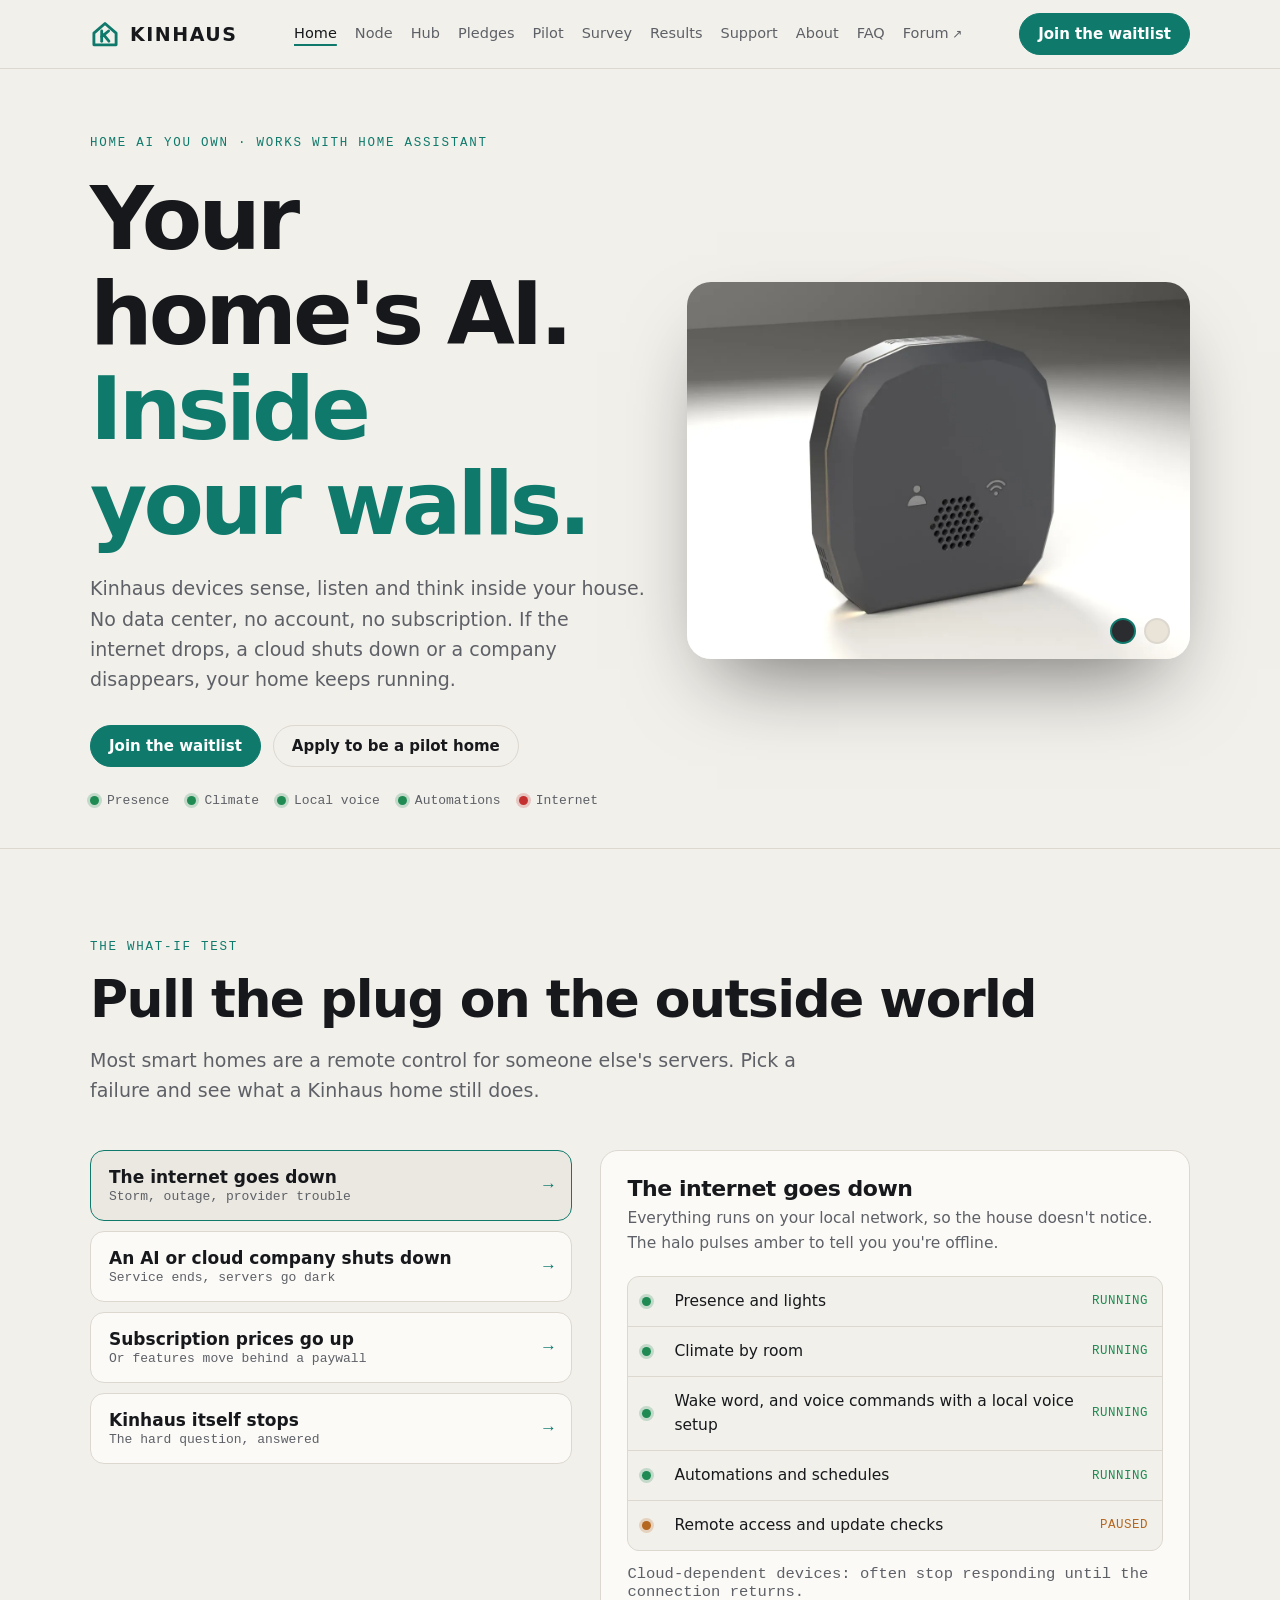
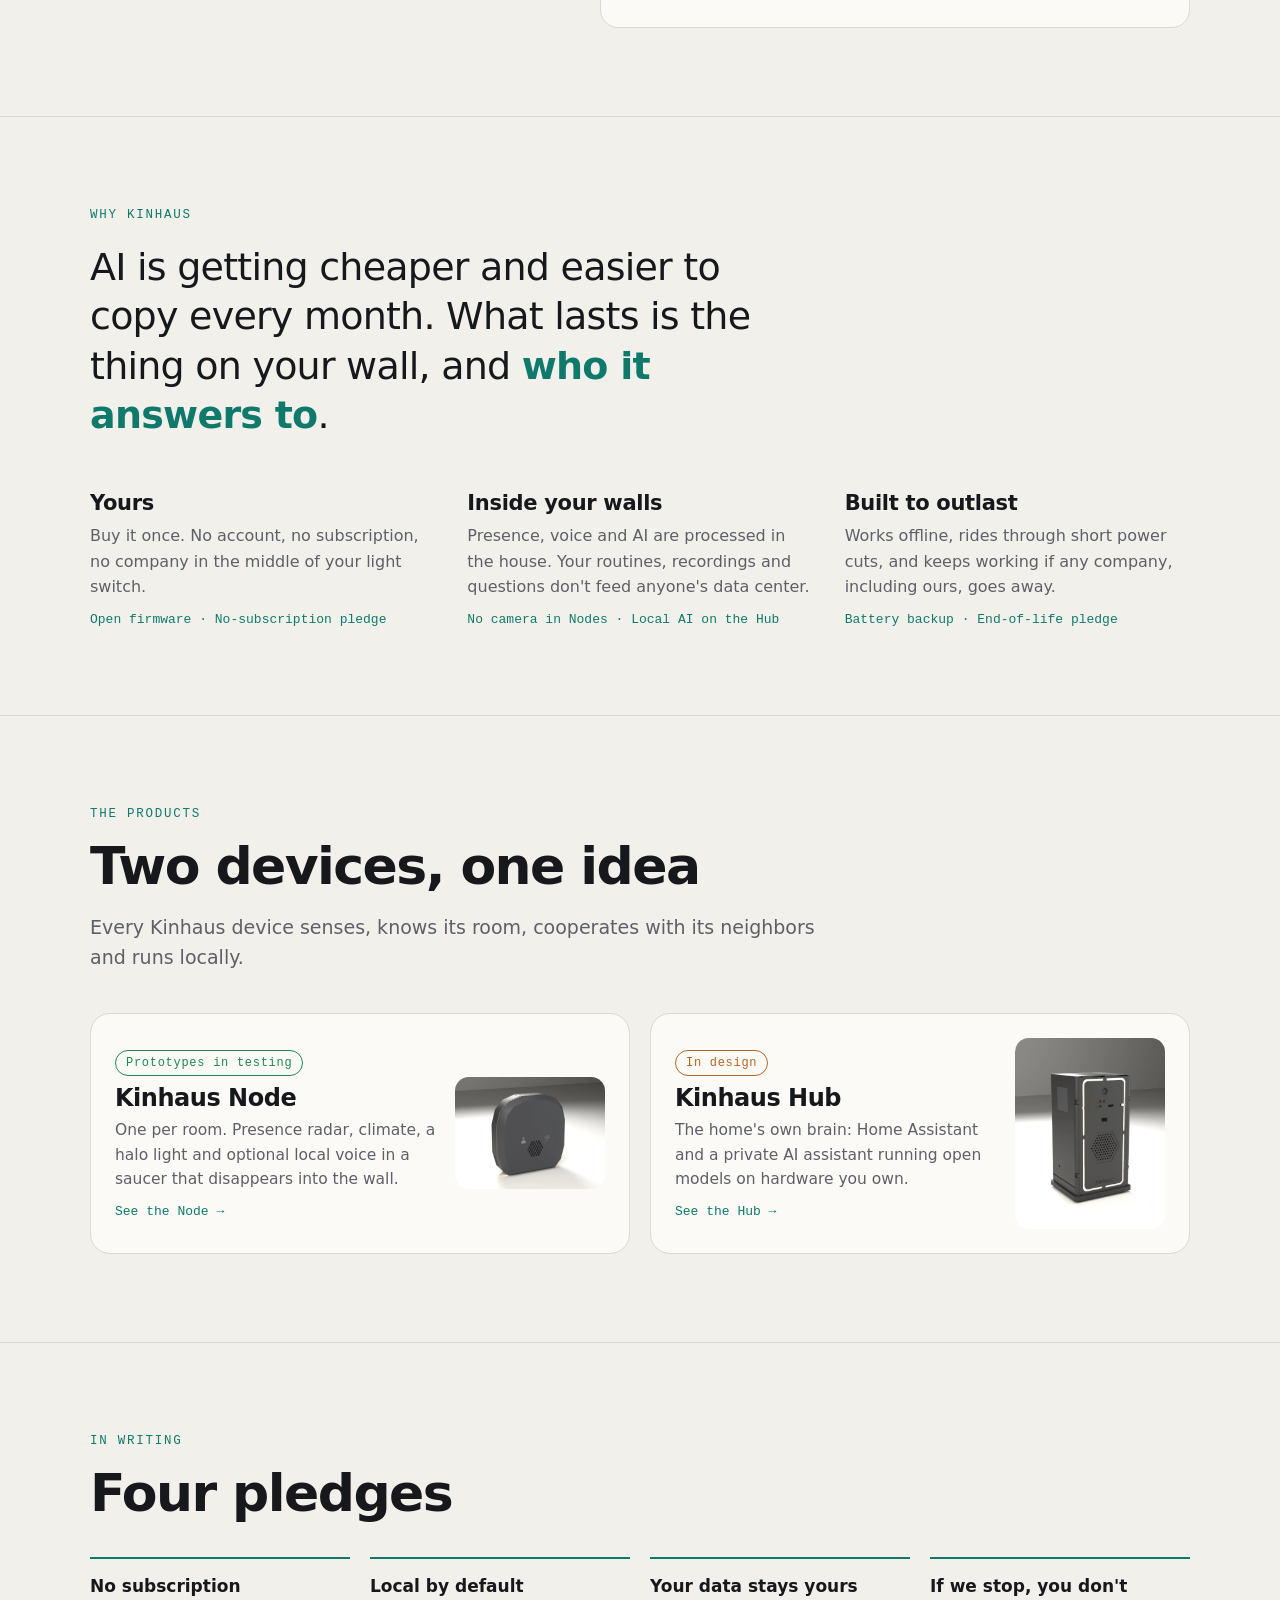
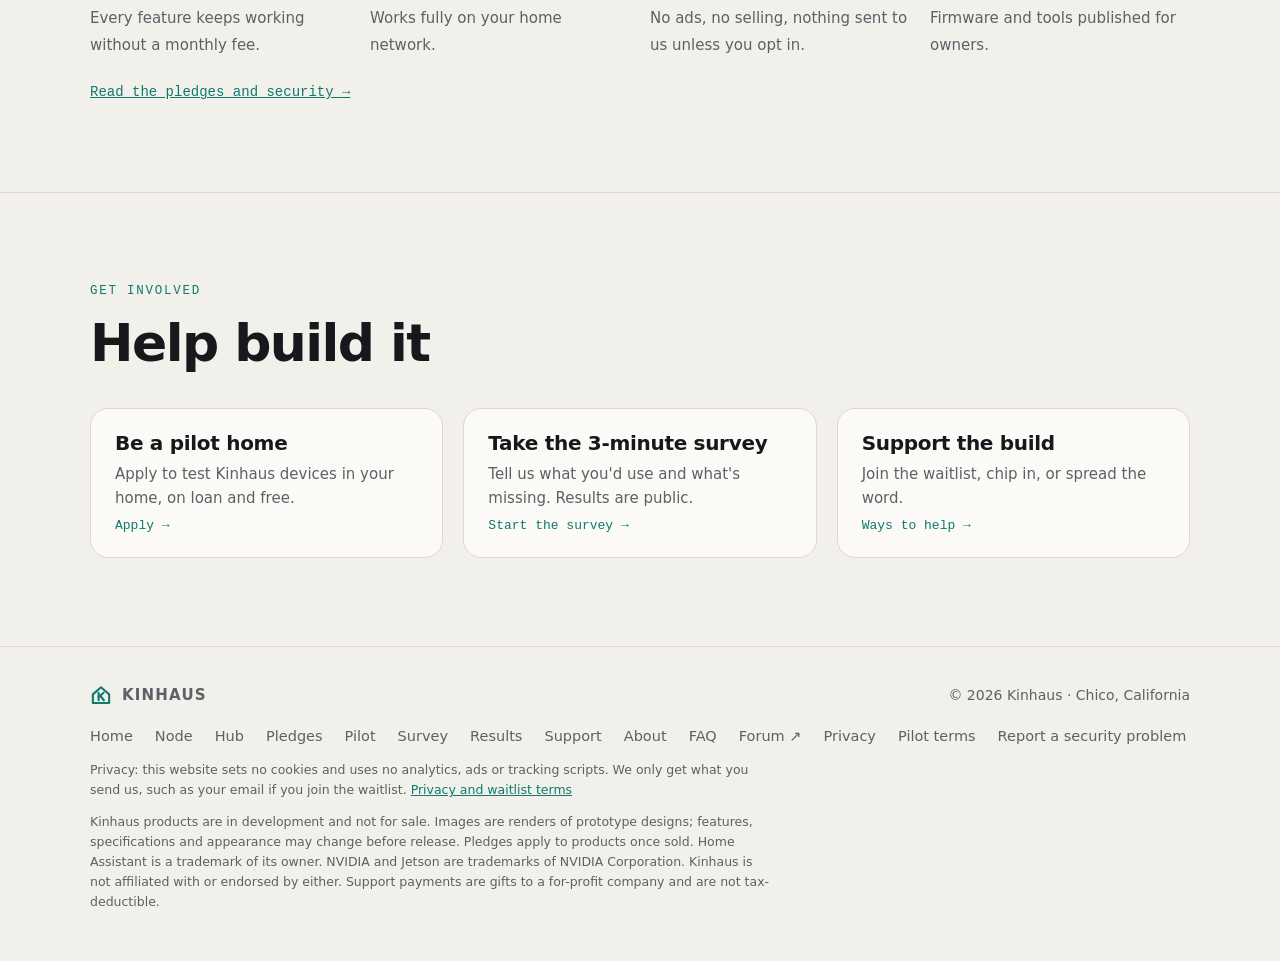
==== commit 1997655f: "[Claude] Site v5: multi-page site with full navigation (Node, Hub, Pledges, Pilot, Survey, open Resu" ====
--- a/index.html
+++ b/index.html
@@ -3,17 +3,17 @@
 <head>
 <meta charset="utf-8">
 <meta name="viewport" content="width=device-width, initial-scale=1, viewport-fit=cover">
-<meta http-equiv="Content-Security-Policy" content="default-src 'none'; img-src 'self' data:; style-src 'self' 'unsafe-inline' https://fonts.googleapis.com; font-src https://fonts.gstatic.com; script-src 'self' 'unsafe-inline'; base-uri 'none'; form-action 'self'; connect-src 'none'; object-src 'none'; upgrade-insecure-requests">
+<meta http-equiv="Content-Security-Policy" content="default-src 'none'; img-src 'self' data:; style-src 'self' 'unsafe-inline' https://fonts.googleapis.com; font-src https://fonts.gstatic.com; script-src 'self'; base-uri 'none'; form-action 'self'; connect-src 'self'; object-src 'none'; upgrade-insecure-requests">
+<meta name="referrer" content="no-referrer">
 <title>Kinhaus</title>
-<meta name="description" content="Kinhaus makes home AI and smart-home devices you own outright. They run inside your house, work offline, and need no cloud or subscription. In development, not for sale yet. Join the waitlist.">
-<meta name="referrer" content="no-referrer">
+<meta name="description" content="Kinhaus makes home AI and smart-home devices you own outright. They run inside your house, work offline, and need no cloud or subscription. In development, not for sale yet.">
 <meta name="theme-color" content="#121315">
 <link rel="icon" href="data:image/svg+xml,%3Csvg xmlns='http://www.w3.org/2000/svg' viewBox='0 0 100 100'%3E%3Crect width='100' height='100' rx='22' fill='%23121315'/%3E%3Cg fill='none' stroke='%232bb3a0' stroke-width='9.5' stroke-linecap='round' stroke-linejoin='round'%3E%3Cpath d='M13 47 L50 15 L87 47 V86 H13 Z'/%3E%3Cpath d='M39 40 V74'/%3E%3Cpath d='M39 59 L62 40'/%3E%3Cpath d='M46 53 L63 74'/%3E%3C/g%3E%3C/svg%3E">
 <link rel="canonical" href="https://kinhaushome.com/">
 <meta property="og:type" content="website">
 <meta property="og:url" content="https://kinhaushome.com/">
 <meta property="og:title" content="Kinhaus: home AI you own, inside your walls">
-<meta property="og:description" content="Local-first smart-home devices for Home Assistant, built in the open in Chico, California. No cloud, no subscription. In development, not for sale yet.">
+<meta property="og:description" content="Kinhaus makes home AI and smart-home devices you own outright. They run inside your house, work offline, and need no cloud or subscription. In development, not for sale yet.">
 <meta property="og:image" content="https://kinhaushome.com/img/og-card.jpg">
 <meta property="og:image:width" content="1200">
 <meta property="og:image:height" content="630">
@@ -22,270 +22,27 @@
 <link rel="preconnect" href="https://fonts.googleapis.com">
 <link rel="preconnect" href="https://fonts.gstatic.com" crossorigin>
 <link rel="stylesheet" href="https://fonts.googleapis.com/css2?family=Inter:wght@400;500;600;800;900&family=IBM+Plex+Mono:wght@400;500&display=swap">
-<style>
-/* Layout: a charcoal room at night. The house is the frame: the page stress-tests the home against failures
-   (internet, cloud, company) and shows what keeps running. Teal is the brand, amber is the halo, and
-   "still running" status dots are the recurring device. */
-:root {
-  --bg: #121315;
-  --bg-2: #1a1c1f;
-  --bg-3: #202327;
-  --line: #2a2d31;
-  --fg: #ecebe6;
-  --muted: #9a9c9f;
-  --teal: #2bb3a0;
-  --halo: #f2b26b;
-  --good: #6fcf97;
-  --off: #e5484d;
-  --on-teal: #06231f;
-  --sans: "Inter", "Segoe UI", system-ui, sans-serif;
-  --mono: "IBM Plex Mono", ui-monospace, Menlo, Consolas, monospace;
-  color-scheme: dark;
-}
-@media (prefers-color-scheme: light) {
-  :root:not([data-theme="dark"]) { --bg: #f2f0eb; --bg-2: #fbfaf7; --bg-3: #ebe8e1; --line: #dcd8cf; --fg: #16181b; --muted: #5d6066; --teal: #0f7a6c; --halo: #b5671f; --good: #1f8a52; --off: #c4302f; --on-teal: #ffffff; color-scheme: light; }
-}
-:root[data-theme="light"] { --bg: #f2f0eb; --bg-2: #fbfaf7; --bg-3: #ebe8e1; --line: #dcd8cf; --fg: #16181b; --muted: #5d6066; --teal: #0f7a6c; --halo: #b5671f; --good: #1f8a52; --off: #c4302f; --on-teal: #ffffff; color-scheme: light; }
-
-* { box-sizing: border-box; }
-html { scroll-behavior: smooth; }
-@media (prefers-reduced-motion: reduce) { html { scroll-behavior: auto; } }
-body { background: var(--bg); color: var(--fg); font-family: var(--sans); font-size: 17px; line-height: 1.6; -webkit-font-smoothing: antialiased; margin: 0; }
-.wrap { max-width: 1140px; margin: 0 auto; padding-left: max(20px, env(safe-area-inset-left, 0px)); padding-right: max(20px, env(safe-area-inset-right, 0px)); }
-a { color: inherit; }
-:focus-visible { outline: 2px solid var(--teal); outline-offset: 3px; border-radius: 6px; }
-h1, h2, h3 { line-height: 1.08; margin: 0; text-wrap: balance; letter-spacing: -0.03em; }
-p { margin: 0; }
-img { display: block; max-width: 100%; }
-.eyebrow { font-family: var(--mono); font-size: 12.5px; letter-spacing: 0.14em; text-transform: uppercase; color: var(--teal); }
-.lede { color: var(--muted); font-size: 19px; max-width: 60ch; }
-.skip { position: absolute; left: -9999px; }
-.skip:focus { left: 16px; top: 16px; z-index: 50; background: var(--bg-2); padding: 8px 12px; border-radius: 8px; }
-
-/* Nav */
-header.top { position: sticky; top: env(safe-area-inset-top, 0px); z-index: 20; background: color-mix(in srgb, var(--bg) 86%, transparent); backdrop-filter: blur(12px); -webkit-backdrop-filter: blur(12px); border-bottom: 1px solid var(--line); }
-body::before { content: ""; position: fixed; inset: 0 0 auto; height: env(safe-area-inset-top, 0px); z-index: 21; background: var(--bg); }
-.nav { display: flex; align-items: center; justify-content: space-between; gap: 16px; padding-block: 13px; }
-.brand { display: flex; align-items: center; gap: 10px; text-decoration: none; }
-.brand svg { width: 30px; height: 30px; }
-.brand span { font-weight: 900; font-size: 19px; letter-spacing: 0.08em; }
-.nav ul { list-style: none; display: flex; gap: 24px; margin: 0; padding: 0; font-size: 15px; color: var(--muted); }
-.nav ul a { text-decoration: none; } .nav ul a:hover { color: var(--fg); }
-.btn { display: inline-flex; align-items: center; gap: 8px; font: 600 15px var(--sans); padding: 11px 18px; border-radius: 999px; text-decoration: none; cursor: pointer; background: var(--teal); color: var(--on-teal); border: 1px solid var(--teal); }
-.btn.ghost { background: transparent; color: var(--fg); border-color: var(--line); }
-.btn:hover { filter: brightness(1.08); }
-@media (max-width: 860px) { .nav ul { display: none; } }
-
-/* Hero */
-.hero { padding-block: 64px 40px; display: grid; grid-template-columns: minmax(0,1.05fr) minmax(0,0.95fr); gap: 40px; align-items: center; }
-.hero h1 { font-size: clamp(44px, 7vw, 88px); font-weight: 900; margin-block: 18px 22px; letter-spacing: -0.045em; }
-.hero h1 em { font-style: normal; color: var(--teal); display: block; }
-.hero .actions { display: flex; flex-wrap: wrap; gap: 12px; margin-top: 30px; }
-.runbar { margin-top: 26px; display: flex; flex-wrap: wrap; gap: 8px 18px; font: 13px var(--mono); color: var(--muted); }
-.runbar span { display: inline-flex; align-items: center; gap: 8px; }
-.dot { width: 9px; height: 9px; border-radius: 50%; background: var(--good); box-shadow: 0 0 0 3px color-mix(in srgb, var(--good) 22%, transparent); flex: none; }
-.dot.off { background: var(--off); box-shadow: 0 0 0 3px color-mix(in srgb, var(--off) 22%, transparent); }
-.dot.wait { background: var(--halo); box-shadow: 0 0 0 3px color-mix(in srgb, var(--halo) 22%, transparent); }
-@media (max-width: 900px) { .hero { grid-template-columns: 1fr; padding-block: 44px 24px; } }
-.stage { position: relative; display: grid; place-items: center; min-width: 0; }
-.stage::before { content: ""; position: absolute; width: 78%; aspect-ratio: 1; border-radius: 50%; background: radial-gradient(circle, color-mix(in srgb, var(--halo) 34%, transparent), transparent 64%); filter: blur(30px); animation: breathe 7s ease-in-out infinite; }
-.stage img { position: relative; width: 100%; max-width: 600px; height: auto; border-radius: 24px; box-shadow: 0 40px 80px -30px rgba(0,0,0,.55); }
-.swatch { position: absolute; bottom: 4%; right: 4%; display: flex; gap: 8px; }
-.swatch button { width: 26px; height: 26px; border-radius: 50%; border: 2px solid var(--line); cursor: pointer; padding: 0; }
-.swatch button[aria-pressed="true"] { border-color: var(--teal); }
-.swatch .c { background: #2b2c2f; } .swatch .w { background: #e9e3d8; }
-@keyframes breathe { 0%,100% { opacity: .65; transform: scale(.96); } 50% { opacity: 1; transform: scale(1.03); } }
-@media (prefers-reduced-motion: reduce) { .stage::before { animation: none; } }
-
-section { padding-block: 88px; border-top: 1px solid var(--line); }
-[id] { scroll-margin-top: 80px; }
-section h2 { font-size: clamp(32px, 4.4vw, 52px); font-weight: 800; margin-block: 14px 18px; }
-
-/* Stress test */
-.test { display: grid; grid-template-columns: minmax(0,0.9fr) minmax(0,1.1fr); gap: 28px; margin-top: 44px; align-items: start; }
-.scen { display: grid; gap: 10px; }
-.scen button { text-align: left; font: 600 17px var(--sans); color: var(--fg); background: var(--bg-2); border: 1px solid var(--line); border-radius: 14px; padding: 16px 18px; cursor: pointer; display: grid; grid-template-columns: minmax(0,1fr) auto; gap: 12px; align-items: center; }
-.scen button small { display: block; font: 13px var(--mono); color: var(--muted); margin-top: 2px; font-weight: 400; }
-.scen button[aria-selected="true"] { border-color: var(--teal); background: var(--bg-3); }
-.scen button .arrow { color: var(--teal); font-family: var(--mono); }
-.panel { border: 1px solid var(--line); border-radius: 18px; background: var(--bg-2); padding: 26px; min-width: 0; }
-.panel h3 { font-size: 22px; margin-bottom: 6px; letter-spacing: -0.02em; }
-.panel > p { color: var(--muted); font-size: 15.5px; }
-.status { list-style: none; margin: 20px 0 0; padding: 0; display: grid; gap: 1px; background: var(--line); border: 1px solid var(--line); border-radius: 12px; overflow: hidden; }
-.status li { display: grid; grid-template-columns: 20px minmax(0,1fr) auto; gap: 12px; align-items: center; padding: 12px 14px; background: var(--bg); font-size: 15.5px; }
-.status li b { font: 500 12.5px var(--mono); letter-spacing: .04em; text-transform: uppercase; }
-.status li b.ok { color: var(--good); } .status li b.no { color: var(--off); } .status li b.mid { color: var(--halo); }
-.compare { margin-top: 14px; font: 13px var(--mono); color: var(--muted); }
-@media (max-width: 860px) { .test { grid-template-columns: 1fr; } }
-
-/* Pillars */
-.cols { display: grid; grid-template-columns: repeat(3, minmax(0,1fr)); gap: 32px; margin-top: 52px; }
-.cols h3 { font-size: 21px; margin-bottom: 8px; letter-spacing: -0.015em; }
-.cols p { color: var(--muted); font-size: 16px; }
-.cols .proof { margin-top: 12px; font: 13px var(--mono); color: var(--teal); }
-@media (max-width: 820px) { .cols { grid-template-columns: 1fr; } }
-.big { font-weight: 500; font-size: clamp(25px, 3.3vw, 38px); line-height: 1.3; max-width: 30ch; letter-spacing: -0.02em; margin-top: 18px; }
-.big strong { color: var(--teal); font-weight: 800; }
-
-/* Node */
-.anatomy { display: grid; grid-template-columns: minmax(0,1.05fr) minmax(0,0.95fr); gap: 48px; align-items: center; margin-top: 40px; }
-.anatomy figure { margin: 0; }
-.anatomy figure img { width: 100%; height: auto; max-width: 560px; margin: 0 auto; border-radius: 20px; }
-figcaption { font: 12.5px var(--mono); color: var(--muted); text-align: center; margin-top: 10px; }
-.features { display: grid; grid-template-columns: repeat(2, minmax(0,1fr)); gap: 1px; background: var(--line); border: 1px solid var(--line); border-radius: 18px; overflow: hidden; }
-.feature { background: var(--bg-2); padding: 22px; display: flex; flex-direction: column; gap: 6px; min-width: 0; }
-.feature .spec { font-family: var(--mono); font-size: 12.5px; color: var(--teal); }
-.feature h3 { font-size: 18px; letter-spacing: -0.01em; }
-.feature p { color: var(--muted); font-size: 15px; }
-@media (max-width: 880px) { .anatomy { grid-template-columns: 1fr; } }
-@media (max-width: 520px) { .features { grid-template-columns: 1fr; } }
-.dims { display: flex; flex-wrap: wrap; gap: 10px 26px; margin-top: 28px; font: 14px var(--mono); color: var(--muted); }
-.dims b { color: var(--fg); font-weight: 500; }
-.table-wrap { overflow-x: auto; margin-top: 40px; border: 1px solid var(--line); border-radius: 16px; }
-table { border-collapse: collapse; width: 100%; min-width: 520px; font-size: 15.5px; }
-th, td { text-align: left; padding: 13px 18px; border-bottom: 1px solid var(--line); }
-thead th { font-weight: 800; font-size: 17px; background: var(--bg-2); letter-spacing: -0.01em; }
-tbody th { font-weight: 500; color: var(--muted); width: 36%; }
-td.yes::before { content: "●"; color: var(--good); margin-right: 8px; font-size: 11px; vertical-align: 2px; }
-td.no { color: var(--muted); }
-tr:last-child th, tr:last-child td { border-bottom: 0; }
-
-/* Hub */
-.hub { display: grid; grid-template-columns: minmax(0,0.8fr) minmax(0,1.2fr); gap: 48px; align-items: center; margin-top: 40px; }
-.hub figure { margin: 0; }
-.hub figure img { max-width: 340px; width: 100%; height: auto; margin: 0 auto; border-radius: 20px; }
-.chip { display: inline-block; font: 500 12px var(--mono); letter-spacing: .06em; padding: 5px 10px; border-radius: 999px; border: 1px solid currentColor; }
-.chip.now { color: var(--good); } .chip.next { color: var(--halo); } .chip.later { color: var(--muted); }
-.spec-list { list-style: none; padding: 0; margin: 22px 0 0; display: grid; gap: 12px; }
-.spec-list li { display: grid; grid-template-columns: 150px minmax(0,1fr); gap: 16px; padding-bottom: 12px; border-bottom: 1px solid var(--line); font-size: 15.5px; }
-.spec-list li span { font: 13px var(--mono); color: var(--muted); padding-top: 2px; }
-.fine { margin-top: 18px; font: 13px var(--mono); color: var(--muted); }
-@media (max-width: 880px) { .hub { grid-template-columns: 1fr; } }
-@media (max-width: 520px) { .spec-list li { grid-template-columns: 1fr; gap: 2px; } }
-
-/* Pledges */
-.pledges { display: grid; grid-template-columns: repeat(2, minmax(0,1fr)); gap: 20px; margin-top: 44px; }
-.pledge { border: 1px solid var(--line); border-radius: 18px; padding: 26px; background: var(--bg-2); display: grid; gap: 10px; align-content: start; min-width: 0; }
-.pledge .n { font: 500 12.5px var(--mono); color: var(--teal); letter-spacing: .1em; text-transform: uppercase; }
-.pledge h3 { font-size: 21px; letter-spacing: -0.015em; }
-.pledge p { color: var(--muted); font-size: 15.5px; }
-@media (max-width: 760px) { .pledges { grid-template-columns: 1fr; } }
-
-/* Security */
-.sec { display: grid; grid-template-columns: repeat(4, minmax(0,1fr)); gap: 24px; margin-top: 44px; }
-.sec div { border-top: 2px solid var(--teal); padding-top: 16px; min-width: 0; }
-.sec h3 { font-size: 17px; margin-bottom: 6px; letter-spacing: -0.01em; }
-.sec p { color: var(--muted); font-size: 15px; }
-@media (max-width: 900px) { .sec { grid-template-columns: repeat(2, minmax(0,1fr)); } }
-@media (max-width: 520px) { .sec { grid-template-columns: 1fr; } }
-.report { margin-top: 36px; border: 1px dashed var(--line); border-radius: 14px; padding: 18px 20px; font-size: 15.5px; color: var(--muted); }
-.report strong { color: var(--fg); }
-
-/* Progress */
-.timeline { list-style: none; padding: 0; margin: 44px 0 0; position: relative; display: grid; gap: 24px; }
-.timeline::before { content: ""; position: absolute; left: 7px; top: 6px; bottom: 6px; width: 2px; background: var(--line); }
-.timeline li { position: relative; padding-left: 36px; display: grid; grid-template-columns: 130px minmax(0,1fr); gap: 18px; }
-.timeline li::before { content: ""; position: absolute; left: 0; top: 6px; width: 16px; height: 16px; border-radius: 50%; background: var(--bg); border: 2px solid var(--muted); }
-.timeline li.done::before { background: var(--good); border-color: var(--good); }
-.timeline li.current::before { background: var(--teal); border-color: var(--teal); box-shadow: 0 0 14px var(--teal); }
-.timeline .when { font-family: var(--mono); font-size: 13.5px; color: var(--muted); padding-top: 2px; }
-.timeline h3 { font-size: 18px; margin-bottom: 4px; letter-spacing: -0.01em; }
-.timeline p { color: var(--muted); font-size: 15.5px; }
-@media (max-width: 620px) { .timeline li { grid-template-columns: 1fr; gap: 4px; } }
-
-/* FAQ */
-.faq { margin-top: 36px; display: grid; gap: 10px; max-width: 820px; }
-.faq details { border: 1px solid var(--line); border-radius: 14px; background: var(--bg-2); }
-.faq summary { cursor: pointer; padding: 16px 20px; font-weight: 600; font-size: 17px; list-style: none; display: flex; justify-content: space-between; gap: 16px; }
-.faq summary::-webkit-details-marker { display: none; }
-.faq summary::after { content: "+"; font-family: var(--mono); color: var(--teal); }
-.faq details[open] summary::after { content: "−"; }
-.faq details p { padding: 0 20px 18px; color: var(--muted); font-size: 15.5px; max-width: 68ch; }
-
-.founder { display: grid; grid-template-columns: minmax(0,1fr) minmax(0,1.35fr); gap: 48px; align-items: start; }
-.founder blockquote { margin: 0; font-weight: 500; font-size: clamp(21px, 2.4vw, 27px); line-height: 1.45; letter-spacing: -0.015em; }
-.founder .sig { margin-top: 22px; font-size: 15px; color: var(--muted); }
-.founder .sig strong { color: var(--fg); }
-@media (max-width: 820px) { .founder { grid-template-columns: 1fr; gap: 20px; } }
-
-.cta-box { border: 1px solid var(--line); border-radius: 24px; padding: clamp(28px, 5vw, 56px); background: radial-gradient(120% 140% at 100% 0%, color-mix(in srgb, var(--teal) 18%, transparent), transparent 55%), var(--bg-2); }
-.cta-box h2 { margin-top: 0; }
-.mail { display: flex; flex-wrap: wrap; align-items: center; gap: 12px; margin-top: 28px; }
-.mail code { font: 500 18px var(--mono); padding: 12px 16px; border-radius: 12px; border: 1px solid var(--line); background: var(--bg); user-select: all; overflow-wrap: anywhere; }
-.copied { font: 13px var(--mono); color: var(--good); min-height: 1em; }
-
-.ways { display: grid; grid-template-columns: repeat(3, minmax(0,1fr)); gap: 20px; margin-top: 44px; }
-.card { border: 1px solid var(--line); border-radius: 18px; padding: 26px; background: var(--bg-2); display: flex; flex-direction: column; gap: 12px; min-width: 0; }
-.card h3 { font-size: 21px; letter-spacing: -0.015em; }
-.card p { color: var(--muted); font-size: 15.5px; }
-.card .chip { align-self: flex-start; }
-.ways .card .btn { align-self: flex-start; margin-top: auto; }
-.ways .card .soon { margin-top: auto; font: 13px var(--mono); color: var(--muted); }
-@media (max-width: 900px) { .ways { grid-template-columns: 1fr; } }
-.goes { list-style: none; padding: 0; margin: 4px 0 0; display: grid; gap: 6px; font-size: 15px; color: var(--muted); }
-.goes li::before { content: "→ "; color: var(--teal); }
-.plain { margin-top: 28px; border: 1px dashed var(--line); border-radius: 16px; padding: 20px 22px; color: var(--muted); font-size: 15px; }
-.plain strong { color: var(--fg); }
-.wl { display: grid; gap: 14px; margin-top: 28px; max-width: 560px; }
-.wl label.f { display: grid; gap: 6px; font-size: 14.5px; color: var(--muted); }
-.wl input[type=email], .wl select { font: 16px var(--sans); color: var(--fg); background: var(--bg); border: 1px solid var(--line); border-radius: 12px; padding: 12px 14px; width: 100%; min-width: 0; }
-.wl .row2 { display: grid; grid-template-columns: repeat(2, minmax(0,1fr)); gap: 14px; }
-@media (max-width: 520px) { .wl .row2 { grid-template-columns: 1fr; } }
-.wl .consent { display: grid; grid-template-columns: 22px minmax(0,1fr); gap: 10px; font-size: 14.5px; color: var(--muted); align-items: start; }
-.wl .consent input { width: 18px; height: 18px; margin-top: 3px; accent-color: var(--teal); }
-.wl .fine { font: 12.5px var(--mono); color: var(--muted); margin: 0; }
-.wl .fine a { color: var(--teal); }
-.wl .btn { justify-self: start; font-size: 16px; padding: 13px 22px; }
-.wl input[type=text], .wl textarea { font: 16px var(--sans); color: var(--fg); background: var(--bg); border: 1px solid var(--line); border-radius: 12px; padding: 12px 14px; width: 100%; min-width: 0; }
-.wl textarea { min-height: 96px; resize: vertical; }
-.wl fieldset { border: 1px solid var(--line); border-radius: 14px; padding: 14px 16px; margin: 0; display: grid; gap: 10px; min-width: 0; }
-.wl legend { padding: 0 6px; font: 500 12.5px var(--mono); letter-spacing: .08em; text-transform: uppercase; color: var(--teal); }
-.pilot-grid { display: grid; grid-template-columns: minmax(0,1fr) minmax(0,1fr); gap: 40px; align-items: start; }
-.pilot-grid .wl { max-width: none; margin-top: 0; }
-.gets { list-style: none; padding: 0; margin: 18px 0 0; display: grid; gap: 10px; font-size: 15.5px; color: var(--muted); }
-.gets li { display: grid; grid-template-columns: 18px minmax(0,1fr); gap: 10px; }
-.gets li::before { content: "✓"; color: var(--good); }
-@media (max-width: 880px) { .pilot-grid { grid-template-columns: 1fr; } }
-.wl-msg { font: 14px var(--mono); color: var(--good); min-height: 1.2em; }
-.wl-msg.warn { color: var(--halo); }
-.socials { display: flex; flex-wrap: wrap; gap: 16px; }
-.socials a { color: var(--muted); text-decoration: none; } .socials a:hover { color: var(--fg); }
-footer a { color: var(--teal); }
-footer { border-top: 1px solid var(--line); padding-block: 36px 48px; color: var(--muted); font-size: 14px; }
-footer .row { display: flex; flex-wrap: wrap; justify-content: space-between; align-items: center; gap: 16px; }
-footer small { display: block; margin-top: 12px; font-size: 12.5px; max-width: 86ch; }
-</style>
+<link rel="stylesheet" href="styles.css">
 </head>
 <body>
 <a class="skip" href="#main">Skip to content</a>
 <header class="top">
   <div class="wrap nav">
-    <a class="brand" href="#top" aria-label="Kinhaus home">
-      <svg viewBox="0 0 100 100" fill="none" stroke="var(--teal)" stroke-width="9.5" stroke-linecap="round" stroke-linejoin="round" aria-hidden="true"><path d="M13 47 L50 15 L87 47 V86 H13 Z"/><path d="M39 40 V74"/><path d="M39 59 L62 40"/><path d="M46 53 L63 74"/></svg>
-      <span>KINHAUS</span>
-    </a>
-    <ul>
-      <li><a href="#test">What if</a></li>
-      <li><a href="#node">Node</a></li>
-      <li><a href="#hub">Hub</a></li>
-      <li><a href="#pledges">Pledges</a></li>
-      <li><a href="#security">Security</a></li>
-      <li><a href="#faq">FAQ</a></li>
-      <li><a href="#pilot">Pilot</a></li>
-    </ul>
-    <a class="btn" href="#waitlist">Join the waitlist</a>
+    <a class="brand" href="index.html" aria-label="Kinhaus home"><svg viewBox="0 0 100 100" fill="none" stroke="var(--teal)" stroke-width="9.5" stroke-linecap="round" stroke-linejoin="round" aria-hidden="true"><path d="M13 47 L50 15 L87 47 V86 H13 Z"/><path d="M39 40 V74"/><path d="M39 59 L62 40"/><path d="M46 53 L63 74"/></svg><span>KINHAUS</span></a>
+    <nav aria-label="Main"><ul><li><a href="index.html" aria-current="page">Home</a></li><li><a href="node.html">Node</a></li><li><a href="hub.html">Hub</a></li><li><a href="pledges.html">Pledges</a></li><li><a href="pilot.html">Pilot</a></li><li><a href="survey.html">Survey</a></li><li><a href="results.html">Results</a></li><li><a href="support.html">Support</a></li><li><a href="about.html">About</a></li><li><a href="faq.html">FAQ</a></li><li><a class="ext" href="https://github.com/AceWood619/kinhaus-site/discussions" target="_blank" rel="noopener">Forum</a></li></ul></nav>
+    <a class="btn" href="support.html#waitlist">Join the waitlist</a>
+    <details class="menu"><summary aria-label="Open menu">Menu</summary><nav class="panel-nav" aria-label="Main"><a href="index.html" aria-current="page">Home</a><a href="node.html">Node</a><a href="hub.html">Hub</a><a href="pledges.html">Pledges</a><a href="pilot.html">Pilot</a><a href="survey.html">Survey</a><a href="results.html">Results</a><a href="support.html">Support</a><a href="about.html">About</a><a href="faq.html">FAQ</a><a href="https://github.com/AceWood619/kinhaus-site/discussions" target="_blank" rel="noopener">Community forum ↗</a><a class="btn" href="support.html#waitlist">Join the waitlist</a></nav></details>
   </div>
 </header>
-
 <main id="main">
-  <div class="wrap hero" id="top">
+<div class="wrap hero" id="top">
     <div>
       <p class="eyebrow">Home AI you own · Works with Home Assistant</p>
       <h1>Your home's AI. <em>Inside your walls.</em></h1>
       <p class="lede">Kinhaus devices sense, listen and think inside your house. No data center, no account, no subscription. If the internet drops, a cloud shuts down or a company disappears, your home keeps running.</p>
       <div class="actions">
-        <a class="btn" href="#waitlist">Join the waitlist</a>
-        <a class="btn ghost" href="#pilot">Apply to be a pilot home</a>
+        <a class="btn" href="support.html#waitlist">Join the waitlist</a>
+        <a class="btn ghost" href="pilot.html">Apply to be a pilot home</a>
       </div>
       <div class="runbar" aria-label="What keeps running">
         <span><i class="dot"></i>Presence</span>
@@ -348,7 +105,7 @@
               <li><i class="dot"></i>Firmware updates<b class="ok">Free</b></li>
               <li><i class="dot"></i>Monthly fee to keep it working<b class="ok">None</b></li>
             </ul>
-            <p class="compare">Our written pledge is below.</p>
+            <p class="compare">Read our <a href="pledges.html">written pledge</a>.</p>
           </div>
           <div class="panel" role="tabpanel" id="p-us" aria-labelledby="t-us">
             <h3>Kinhaus itself stops</h3>
@@ -358,14 +115,12 @@
               <li><i class="dot"></i>Local control, no Kinhaus login<b class="ok">Unchanged</b></li>
               <li><i class="dot"></i>Firmware and tools published for owners<b class="ok">Pledged</b></li>
             </ul>
-            <p class="compare">See pledge 4 below.</p>
+            <p class="compare">See <a href="pledges.html">pledge 4</a>.</p>
           </div>
         </div>
       </div>
     </div>
-  </section>
-
-  <section>
+  </section><section>
     <div class="wrap">
       <p class="eyebrow">Why Kinhaus</p>
       <p class="big">AI is getting cheaper and easier to copy every month. What lasts is the thing on your wall, and <strong>who it answers to</strong>.</p>
@@ -375,348 +130,51 @@
         <div><h3>Built to outlast</h3><p>Works offline, rides through short power cuts, and keeps working if any company, including ours, goes away.</p><p class="proof">Battery backup · End-of-life pledge</p></div>
       </div>
     </div>
-  </section>
-
-  <section id="node">
+  </section><section>
     <div class="wrap">
-      <p class="eyebrow">Product 1 · <span class="chip now">Prototypes in testing</span></p>
-      <h2>The Kinhaus Node</h2>
-      <p class="lede">One per room. A low, faceted saucer that reads as part of the wall until its halo wakes up, and knows who's actually in the room.</p>
-      <div class="anatomy">
-        <figure>
-          <img src="img/ov2-side.webp" alt="Side view of the Kinhaus Node showing the slim saucer profile and the clear halo ring at its widest edge" width="1200" height="900" loading="lazy">
-          <figcaption>Side view: the halo ring sits at the saucer's widest edge</figcaption>
-        </figure>
-        <div class="features">
-          <div class="feature"><span class="spec">24 GHz mmWave radar</span><h3>Real presence</h3><p>Knows you're still there while you read or sleep. Senses that someone is present, never who.</p></div>
-          <div class="feature"><span class="spec">Temp · humidity · dew point</span><h3>Reads the air</h3><p>Heating and fans follow the room you're in, not a hallway thermostat.</p></div>
-          <div class="feature"><span class="spec">Full-color halo</span><h3>Light with meaning</h3><p>Status, alerts and a soft night light from one clear ring.</p></div>
-          <div class="feature"><span class="spec">Battery backup</span><h3>Rides through blips</h3><p>A rechargeable cell keeps it running through short power cuts.</p></div>
-          <div class="feature"><span class="spec">Local mesh</span><h3>Rooms that cooperate</h3><p>Nodes talk to each other directly, with no internet in the loop.</p></div>
-          <div class="feature"><span class="spec">ESPHome · Home Assistant</span><h3>Adopt in one click</h3><p>Open firmware. Home Assistant finds it and you name the room.</p></div>
-        </div>
-      </div>
-      <div class="dims"><span><b>92 × 95 × 25 mm</b> about the size of a coaster</span><span><b>Deep charcoal</b> or <b>warm off-white</b></span><span><b>Keyhole</b> wall mount · <b>USB-C</b> power</span></div>
-      <div class="table-wrap">
-        <table>
-          <thead><tr><th scope="col">Two models</th><th scope="col">Node</th><th scope="col">Node Voice</th></tr></thead>
-          <tbody>
-            <tr><th scope="row">mmWave presence</th><td class="yes">Yes</td><td class="yes">Yes</td></tr>
-            <tr><th scope="row">Temperature and humidity</th><td class="yes">Yes</td><td class="yes">Yes</td></tr>
-            <tr><th scope="row">Halo and status lights</th><td class="yes">Yes</td><td class="yes">Yes</td></tr>
-            <tr><th scope="row">Battery backup</th><td class="yes">Yes</td><td class="yes">Yes</td></tr>
-            <tr><th scope="row">Microphone</th><td>Sound level only</td><td class="yes">Voice, local wake word</td></tr>
-            <tr><th scope="row">Speaker</th><td class="no">No</td><td class="yes">Yes, Home Assistant voice satellite</td></tr>
-            <tr><th scope="row">Camera</th><td class="no">None</td><td class="no">None</td></tr>
-          </tbody>
-        </table>
+      <p class="eyebrow">The products</p>
+      <h2>Two devices, one idea</h2>
+      <p class="lede">Every Kinhaus device senses, knows its room, cooperates with its neighbors and runs locally.</p>
+      <div class="teasers">
+        <a class="teaser" href="node.html"><div><span class="chip now">Prototypes in testing</span><h3>Kinhaus Node</h3><p>One per room. Presence radar, climate, a halo light and optional local voice in a saucer that disappears into the wall.</p><p class="go">See the Node →</p></div><img src="img/ov2-front-charcoal.webp" alt="" width="1200" height="900" loading="lazy"></a>
+        <a class="teaser" href="hub.html"><div><span class="chip next">In design</span><h3>Kinhaus Hub</h3><p>The home's own brain: Home Assistant and a private AI assistant running open models on hardware you own.</p><p class="go">See the Hub →</p></div><img src="img/hub-front.webp" alt="" width="943" height="1200" loading="lazy"></a>
       </div>
     </div>
-  </section>
-
-  <section id="hub">
-    <div class="wrap">
-      <p class="eyebrow">Product 2 · <span class="chip next">In design</span></p>
-      <h2>The Kinhaus Hub</h2>
-      <p class="lede">The home's own brain. Home Assistant and a private AI assistant on hardware you own, so even the smart answers never leave the house.</p>
-      <div class="hub">
-        <figure>
-          <img src="img/hub-front.webp" alt="Kinhaus Hub concept render: a dark desk tower with a glowing halo frame, a round camera window and a hexagon speaker grille" width="943" height="1200" loading="lazy">
-          <figcaption>Concept render. Design will change.</figcaption>
-        </figure>
-        <div>
-          <ul class="spec-list">
-            <li><span>AI</span>An NVIDIA Jetson AI computer inside, sized to run open language and voice models with no cloud</li>
-            <li><span>Model choice</span>Not tied to one AI company. Swap in a newer open model whenever a better one appears</li>
-            <li><span>Smart-home radios</span>Thread and Zigbee built in, with room to add more</li>
-            <li><span>Voice</span>Far-field microphones, a speaker and a hardware mute that cuts the mics</li>
-            <li><span>Camera</span>Optional video calls on your TV, with a physical shutter and power cut-off for privacy</li>
-            <li><span>Sensing</span>Air quality, climate, light and presence for the room it sits in</li>
-          </ul>
-          <p class="fine">The Hub is in circuit design and not for sale. We will publish measured power use before launch.</p>
-        </div>
-      </div>
-    </div>
-  </section>
-
-  <section id="pledges">
+  </section><section>
     <div class="wrap">
       <p class="eyebrow">In writing</p>
       <h2>Four pledges</h2>
-      <p class="lede">Written commitments that apply to every Kinhaus device we sell.</p>
-      <div class="pledges">
-        <div class="pledge"><span class="n">Pledge 1</span><h3>No subscription to make it work</h3><p>Every feature a device ships with keeps working without a monthly fee. Firmware updates are free.</p></div>
-        <div class="pledge"><span class="n">Pledge 2</span><h3>Local by default</h3><p>Devices work fully on your home network. The only outside connection is a check of our public update page, which carries no personal data; automatic installs can be switched off. Any other outside service is optional and off until you add it.</p></div>
-        <div class="pledge"><span class="n">Pledge 3</span><h3>Your data stays yours</h3><p>No ads. We don't sell or share personal information, and Kinhaus devices don't send your recordings, routines, sensor readings or questions to us. The one exception is our beta data program, which is off unless you choose to join, and never includes audio or video.</p></div>
-        <div class="pledge"><span class="n">Pledge 4</span><h3>If we ever stop, you don't</h3><p>Before we end support, we will publish the firmware and tools owners need to keep their devices running and updated on their own.</p></div>
-      </div>
+      <ul class="plist">
+        <li><b>No subscription</b><span>Every feature keeps working without a monthly fee.</span></li>
+        <li><b>Local by default</b><span>Works fully on your home network.</span></li>
+        <li><b>Your data stays yours</b><span>No ads, no selling, nothing sent to us unless you opt in.</span></li>
+        <li><b>If we stop, you don't</b><span>Firmware and tools published for owners.</span></li>
+      </ul>
+      <a class="morelink" href="pledges.html">Read the pledges and security →</a>
     </div>
-  </section>
-
-  <section id="security">
+  </section><section>
     <div class="wrap">
-      <p class="eyebrow">Security</p>
-      <h2>Protected by design</h2>
-      <p class="lede">A device inside your home has to earn its place. This is how Kinhaus firmware works today, and we keep improving it.</p>
-      <div class="sec">
-        <div><h3>Its own key</h3><p>Each Node gets its own random key from your Home Assistant when you add it. No password is shared across units.</p></div>
-        <div><h3>Short setup window</h3><p>A new or reset Node accepts setup for 30 minutes after power-up, then closes.</p></div>
-        <div><h3>Updates from one source</h3><p>Nodes fetch updates only from the official Kinhaus release page over an encrypted connection. Nothing on your network can push firmware to them.</p></div>
-        <div><h3>Nothing open to the internet</h3><p>Devices accept no connections from outside your home network.</p></div>
-      </div>
-      <p class="report"><strong>Found a security problem?</strong> Email <code>hello@kinhaushome.com</code> with "Security" in the subject. A person reads every report and replies. Please give us time to fix it before sharing it publicly.</p>
-    </div>
-  </section>
-
-  <section id="progress">
-    <div class="wrap">
-      <p class="eyebrow">Building in the open</p>
-      <h2>Where we are</h2>
-      <p class="lede">Real progress instead of a launch date. Nothing here is for sale yet, and there is no price.</p>
-      <ol class="timeline">
-        <li class="done"><span class="when">Oct 2026</span><div><h3>Hardware designed</h3><p>Prototype circuit boards and the Home Assistant integration designed.</p></div></li>
-        <li class="done"><span class="when">Nov 2026</span><div><h3>The stealth saucer</h3><p>The enclosure redesigned from scratch, printed and refined on the bench.</p></div></li>
-        <li class="done"><span class="when">Nov 2026</span><div><h3>Living in a real home</h3><p>Released firmware for every Node model. Three Nodes run the founder's home every day.</p></div></li>
-        <li class="done"><span class="when">Nov 2026</span><div><h3>Hub circuit design</h3><p>The Hub's power, AI module, networking, audio, radio and sensor circuits are drawn and checked.</p></div></li>
-        <li class="current"><span class="when">Now</span><div><h3>First prototype boards</h3><p>A small first batch of five prototype boards arrived in November 2026. Each one is being flashed and bench-tested now.</p></div></li>
-        <li><span class="when">Next</span><div><h3>Ten-unit pilot batch</h3><p>A small validated batch, then a pilot in 5 to 15 real homes.</p></div></li>
-        <li><span class="when">After the pilot</span><div><h3>Decide what comes next</h3><p>What the pilot homes teach us decides the next step. Waitlist members hear about it first.</p></div></li>
-      </ol>
-    </div>
-  </section>
-
-  <section id="faq">
-    <div class="wrap">
-      <p class="eyebrow">Questions</p>
-      <h2>Straight answers</h2>
-      <div class="faq">
-        <details><summary>Can I buy a Kinhaus device?</summary><p>Not yet. Nothing is for sale, there's no price, and we don't take pre-orders or deposits. Join the waitlist to hear first when that changes.</p></details>
-        <details><summary>Does Kinhaus need the internet?</summary><p>No. Devices run on your home network with Home Assistant. The internet is only used to check for and download updates, and to reach your home from outside if you set that up.</p></details>
-        <details><summary>Does it use ChatGPT or another cloud AI?</summary><p>No cloud AI is required. The Hub is designed to run open AI models on its own chip. If you want to connect a cloud service anyway, Home Assistant lets you; Kinhaus never makes it necessary.</p></details>
-        <details><summary>What happens if Kinhaus goes out of business?</summary><p>Your devices keep working, because they never depended on our servers. Pledge 4 commits us to publishing what owners need to keep them updated.</p></details>
-        <details><summary>Is local AI better for the environment?</summary><p>Not automatically. Large data centers can be very efficient per question. What local AI gives you is independence and privacy. We'll publish the Hub's measured power use so you can judge for yourself.</p></details>
-        <details><summary>Will there be a subscription or a cloud account?</summary><p>No. You buy the device and it keeps every feature it shipped with. See pledge 1.</p></details>
-        <details><summary>Is it FCC certified?</summary><p>Not yet. Any radio device sold in the US has to meet FCC rules first. A Kinhaus device won't be sold until it does.</p></details>
-        <details><summary>Do I need Home Assistant?</summary><p>Yes, for the Node. Kinhaus devices are adopted from inside Home Assistant, which is free and runs on a small computer at home.</p></details>
-        <details><summary>When will it be ready?</summary><p>There's no date yet, on purpose. The order is: test the prototype boards, build a ten-unit pilot batch, run a pilot in real homes, then decide.</p></details>
-        <details><summary>Is a tip tax-deductible?</summary><p>No. Kinhaus is a for-profit company, not a nonprofit. A tip is a gift to help build it. It doesn't buy a device, a reservation or a discount.</p></details>
-        <details><summary>What happens to my email?</summary><p>We use it only to send Kinhaus updates. We never sell it, and every email has an unsubscribe link. The details are on the <a href="privacy.html">privacy page</a>.</p></details>
-      </div>
-    </div>
-  </section>
-
-  <section>
-    <div class="wrap founder">
-      <div><p class="eyebrow">From the founder</p><h2>Built in my own home first</h2></div>
-      <div>
-        <blockquote>"I wanted a smart home that stays smart when the internet goes out, and doesn't ship my family's life to someone else's servers. Nobody made it, so I started building it. Every Kinhaus device lives on my own walls before it goes on yours."</blockquote>
-        <p class="sig"><strong>Mason Wyman</strong> · Founder, Kinhaus · Chico, California</p>
-      </div>
-    </div>
-  </section>
-
-  <section id="pilot">
-    <div class="wrap pilot-grid">
-      <div>
-        <p class="eyebrow">Pilot homes · 5 to 15 homes</p>
-        <h2>Be one of the first Kinhaus homes</h2>
-        <p class="lede">After the ten-unit batch passes bench testing, we'll place Kinhaus devices in a small number of real homes. Apply here. Applying is free and doesn't commit you or us to anything.</p>
-        <ul class="gets">
-          <li>Prototype devices on loan, at no cost to you</li>
-          <li>Direct line to the founder for setup and questions</li>
-          <li>Your feedback shapes what ships</li>
-          <li>First chance to buy when units go on sale</li>
-        </ul>
-        <p class="fine" style="margin-top:20px">If you're selected, you'll receive the full Pilot Agreement to read and sign before any device is sent. Pilot devices are provided only in ways that comply with FCC rules. <a href="pilot.html">Pilot program and beta data terms</a></p>
-      </div>
-      <form class="wl" id="plForm" novalidate>
-        <div class="row2">
-          <label class="f">Name<input type="text" id="plName" autocomplete="name" required></label>
-          <label class="f">Email<input type="email" id="plEmail" autocomplete="email" required placeholder="you@example.com"></label>
-        </div>
-        <div class="row2">
-          <label class="f">City and state<input type="text" id="plCity" autocomplete="address-level2" required placeholder="Chico, CA"></label>
-          <label class="f">Home
-            <select id="plHome"><option value="">Choose</option><option>House, own</option><option>House, rent</option><option>Apartment or condo, own</option><option>Apartment or condo, rent</option></select>
-          </label>
-        </div>
-        <div class="row2">
-          <label class="f">Rooms you'd cover
-            <select id="plRooms"><option value="">Choose</option><option>1 to 2</option><option>3 to 4</option><option>5 or more</option></select>
-          </label>
-          <label class="f">Home Assistant
-            <select id="plHa"><option value="">Choose</option><option>Running it now</option><option>Willing to set it up</option><option>Not sure</option></select>
-          </label>
-        </div>
-        <label class="f">What would you want Kinhaus to do in your home? (optional)<textarea id="plWhy"></textarea></label>
-        <fieldset>
-          <legend>Agreements</legend>
-          <label class="consent"><input type="checkbox" id="plAdult" required><span>I'm 18 or older and live in the United States.</span></label>
-          <label class="consent"><input type="checkbox" id="plTerms" required><span>I've read the <a href="pilot.html">pilot program terms</a> and the <a href="privacy.html">privacy policy</a>, and I agree that Kinhaus may contact me about the pilot.</span></label>
-        </fieldset>
-        <fieldset>
-          <legend>Optional</legend>
-          <label class="consent"><input type="checkbox" id="plBeta"><span>Join the beta data program: my pilot devices may send device health and usage statistics to Kinhaus to help improve the product. Never audio, video or voice transcripts. I can leave any time. <a href="pilot.html#beta-data">What's sent</a></span></label>
-        </fieldset>
-        <button class="btn" type="submit">Send my application</button>
-        <p class="wl-msg" id="plMsg" aria-live="polite"></p>
-      </form>
-    </div>
-  </section>
-
-  <section id="back">
-    <div class="wrap">
-      <p class="eyebrow">Help build it</p>
-      <h2>Back the project</h2>
-      <p class="lede">Kinhaus is one founder in Chico building a smart home that doesn't need the cloud, paid for out of pocket so far. Here's how you can help, from free to a few dollars.</p>
-      <div class="ways">
-        <div class="card"><span class="chip now">Free</span><h3>Join the waitlist</h3><p>The most useful thing you can do. A real list of interested homes is what makes a first small production run possible, and it's what partners ask to see.</p><a class="btn" href="#waitlist">Join the waitlist</a></div>
-        <div class="card"><span class="chip next">A few dollars</span><h3>Chip in</h3><p>A one-off tip goes straight into the build:</p>
-          <ul class="goes">
-            <li>Prototype circuit boards</li>
-            <li>Test-printed enclosures</li>
-            <li>The radio testing a device has to pass before it can be sold in the US</li>
-          </ul>
-          <a class="btn" id="tipBtn" href="#" target="_blank" rel="noopener" hidden>Chip in</a>
-          <p class="soon" id="tipSoon">The tip jar opens soon. Until then, the waitlist helps most.</p>
-        </div>
-        <div class="card"><span class="chip later">Your voice</span><h3>Spread the word</h3><p>Run Home Assistant? Tell a friend, share a build update, or reply to a waitlist email to tell us what your home needs. Waitlist members hear about the home pilot first.</p><div class="socials" id="socials"></div></div>
-      </div>
-      <div class="plain"><strong>Plain terms.</strong> Kinhaus is a for-profit company in development, not a charity. A tip is a gift to help build it. It isn't tax-deductible, it isn't an order or a pre-order, and it doesn't reserve a device, a price or a discount. If we ever take pre-orders, they'll come with their own clear terms and you'll choose whether to take part.</div>
-    </div>
-  </section>
-
-  <section id="waitlist">
-    <div class="wrap" id="early">
-      <div class="cta-box">
-        <p class="eyebrow">Waitlist</p>
-        <h2>Be first to know</h2>
-        <p class="lede">We'll email you real build progress a few times before anything is ready, and tell you first when the home pilot and the first units are coming. No spam, ever.</p>
-        <form class="wl" id="wlForm" method="post" novalidate>
-          <label class="f">Email
-            <input type="email" name="email_address" id="wlEmail" autocomplete="email" required placeholder="you@example.com">
-          </label>
-          <div class="row2">
-            <label class="f">Most interested in
-              <select name="fields[interest]" id="wlInterest">
-                <option value="">Choose (optional)</option>
-                <option>Node</option>
-                <option>Node Voice</option>
-                <option>Hub</option>
-                <option>All of it</option>
-              </select>
-            </label>
-            <label class="f">Run Home Assistant today?
-              <select name="fields[home_assistant]" id="wlHa">
-                <option value="">Choose (optional)</option>
-                <option>Yes</option>
-                <option>Not yet</option>
-                <option>No</option>
-              </select>
-            </label>
-          </div>
-          <label class="consent"><input type="checkbox" id="wlConsent" required><span>Email me Kinhaus updates. I can unsubscribe any time.</span></label>
-          <p class="fine">We use your email only to send Kinhaus updates and never sell it. Joining isn't an order or a reservation. You must be 18 or older. <a href="privacy.html">Privacy and waitlist terms</a></p>
-          <button class="btn" type="submit">Join the waitlist</button>
-          <p class="wl-msg" id="wlMsg" aria-live="polite"></p>
-        </form>
-        <p style="margin-top:22px;font:13px var(--mono);color:var(--muted)">Partners, press and investors: <span id="addr">hello@kinhaushome.com</span>. A person reads every email.</p>
+      <p class="eyebrow">Get involved</p>
+      <h2>Help build it</h2>
+      <div class="band" style="margin-top:36px">
+        <a href="pilot.html"><h3>Be a pilot home</h3><p>Apply to test Kinhaus devices in your home, on loan and free.</p><span class="go">Apply →</span></a>
+        <a href="survey.html"><h3>Take the 3-minute survey</h3><p>Tell us what you'd use and what's missing. Results are public.</p><span class="go">Start the survey →</span></a>
+        <a href="support.html"><h3>Support the build</h3><p>Join the waitlist, chip in, or spread the word.</p><span class="go">Ways to help →</span></a>
       </div>
     </div>
   </section>
 </main>
-
 <footer>
   <div class="wrap">
     <div class="row">
       <span class="brand"><svg viewBox="0 0 100 100" fill="none" stroke="var(--teal)" stroke-width="9.5" stroke-linecap="round" stroke-linejoin="round" aria-hidden="true" style="width:22px;height:22px"><path d="M13 47 L50 15 L87 47 V86 H13 Z"/><path d="M39 40 V74"/><path d="M39 59 L62 40"/><path d="M46 53 L63 74"/></svg><span style="font-size:15px">KINHAUS</span></span>
       <span>© 2026 Kinhaus · Chico, California</span>
     </div>
-    <small>Privacy: this website sets no cookies and uses no analytics, ads or tracking scripts. We only get what you send us, such as your email if you join the waitlist. <a href="privacy.html">Privacy and waitlist terms</a> · <a href="#security">Report a security problem</a></small>
-    <small>Kinhaus products are in development and not for sale. Images are renders of prototype designs; features, specifications and appearance may change before release. Pledges apply to products once sold. Home Assistant is a trademark of its owner. NVIDIA and Jetson are trademarks of NVIDIA Corporation. Kinhaus is not affiliated with or endorsed by either.</small>
+    <nav class="flinks" aria-label="Footer"><a href="index.html">Home</a><a href="node.html">Node</a><a href="hub.html">Hub</a><a href="pledges.html">Pledges</a><a href="pilot.html">Pilot</a><a href="survey.html">Survey</a><a href="results.html">Results</a><a href="support.html">Support</a><a href="about.html">About</a><a href="faq.html">FAQ</a><a href="https://github.com/AceWood619/kinhaus-site/discussions" target="_blank" rel="noopener">Forum ↗</a><a href="privacy.html">Privacy</a><a href="pilot-terms.html">Pilot terms</a><a href="pledges.html#security">Report a security problem</a></nav>
+    <small>Privacy: this website sets no cookies and uses no analytics, ads or tracking scripts. We only get what you send us, such as your email if you join the waitlist. <a href="privacy.html">Privacy and waitlist terms</a></small>
+    <small>Kinhaus products are in development and not for sale. Images are renders of prototype designs; features, specifications and appearance may change before release. Pledges apply to products once sold. Home Assistant is a trademark of its owner. NVIDIA and Jetson are trademarks of NVIDIA Corporation. Kinhaus is not affiliated with or endorsed by either. Support payments are gifts to a for-profit company and are not tax-deductible.</small>
   </div>
 </footer>
-
-<script>
-(function () {
-  var imgs = { charcoal: "img/ov2-front-charcoal.webp", white: "img/ov2-front-white.webp" };
-  var hero = document.getElementById('heroImg');
-  document.querySelectorAll('.swatch button').forEach(function (b) {
-    b.addEventListener('click', function () {
-      hero.src = imgs[b.dataset.src];
-      hero.alt = b.dataset.src === 'white' ? 'Kinhaus Node Voice in warm off-white' : 'Kinhaus Node Voice in deep charcoal';
-      document.querySelectorAll('.swatch button').forEach(function (x) { x.setAttribute('aria-pressed', x === b ? 'true' : 'false'); });
-    });
-  });
-  var tabs = Array.prototype.slice.call(document.querySelectorAll('.scen [role="tab"]'));
-  function show(t, focus) {
-    tabs.forEach(function (x) {
-      var on = x === t;
-      x.setAttribute('aria-selected', on ? 'true' : 'false');
-      x.tabIndex = on ? 0 : -1;
-      document.getElementById(x.getAttribute('aria-controls')).hidden = !on;
-    });
-    if (focus) t.focus();
-  }
-  tabs.forEach(function (t, i) {
-    t.addEventListener('click', function () { show(t); });
-    t.addEventListener('keydown', function (e) {
-      if (e.key === 'ArrowDown' || e.key === 'ArrowRight') { e.preventDefault(); show(tabs[(i + 1) % tabs.length], true); }
-      if (e.key === 'ArrowUp' || e.key === 'ArrowLeft') { e.preventDefault(); show(tabs[(i - 1 + tabs.length) % tabs.length], true); }
-    });
-  });
-  show(tabs[0]);
-  // Waitlist + tip jar. Fill these in once the accounts exist; until then the form opens an email to hello@
-  // and the tip button stays hidden. If waitlistAction is set, add its host to form-action in the CSP. See README.md.
-  var KINHAUS = {
-    waitlistAction: "",   // email-list form endpoint, e.g. the action URL of a Kit form
-    tipUrl: "",           // tip-jar page, e.g. a Ko-fi, Buy Me a Coffee or GitHub Sponsors link
-    socials: []           // e.g. [{ name: "YouTube", url: "https://..." }]
-  };
-  var form = document.getElementById('wlForm'), msg = document.getElementById('wlMsg');
-  if (KINHAUS.waitlistAction) { form.action = KINHAUS.waitlistAction; }
-  form.addEventListener('submit', function (e) {
-    var email = document.getElementById('wlEmail'), consent = document.getElementById('wlConsent');
-    msg.classList.remove('warn');
-    if (!email.value || !email.checkValidity()) { e.preventDefault(); msg.classList.add('warn'); msg.textContent = 'Please enter a valid email address.'; email.focus(); return; }
-    if (!consent.checked) { e.preventDefault(); msg.classList.add('warn'); msg.textContent = 'Please tick the box so we can email you.'; consent.focus(); return; }
-    if (KINHAUS.waitlistAction) { return; }
-    e.preventDefault();
-    var interest = document.getElementById('wlInterest').value || 'not sure yet';
-    var ha = document.getElementById('wlHa').value || 'not said';
-    var body = 'Please add ' + email.value + ' to the Kinhaus waitlist.\n\nMost interested in: ' + interest + '\nRun Home Assistant: ' + ha + '\n\nI agree to get Kinhaus updates by email and can unsubscribe any time.';
-    window.location.href = 'mailto:hello@kinhaushome.com?subject=' + encodeURIComponent('Join the Kinhaus waitlist') + '&body=' + encodeURIComponent(body);
-    msg.textContent = 'Your email app should open with a short note. Send it and you\'re on the list. No email app? Write to hello@kinhaushome.com.';
-  });
-  var pf = document.getElementById('plForm'), pm = document.getElementById('plMsg');
-  pf.addEventListener('submit', function (e) {
-    e.preventDefault();
-    pm.classList.remove('warn');
-    var v = function (id) { return document.getElementById(id).value.trim(); };
-    var need = [['plName','your name'],['plEmail','a valid email'],['plCity','your city and state']];
-    for (var k = 0; k < need.length; k++) {
-      var el = document.getElementById(need[k][0]);
-      if (!el.value.trim() || !el.checkValidity()) { pm.classList.add('warn'); pm.textContent = 'Please enter ' + need[k][1] + '.'; el.focus(); return; }
-    }
-    if (!document.getElementById('plAdult').checked || !document.getElementById('plTerms').checked) { pm.classList.add('warn'); pm.textContent = 'Please tick both agreement boxes to apply.'; return; }
-    var beta = document.getElementById('plBeta').checked;
-    var body = 'Kinhaus pilot home application\n\nName: ' + v('plName') + '\nEmail: ' + v('plEmail') + '\nCity and state: ' + v('plCity') +
-      '\nHome: ' + (v('plHome') || 'not said') + '\nRooms: ' + (v('plRooms') || 'not said') + '\nHome Assistant: ' + (v('plHa') || 'not said') +
-      '\nWhat I want Kinhaus to do: ' + (v('plWhy') || '-') +
-      '\n\nI confirm I am 18 or older and live in the United States. I have read the pilot program terms (kinhaushome.com/pilot.html) and the privacy policy, and agree that Kinhaus may contact me about the pilot.' +
-      '\nBeta data program (optional): ' + (beta ? 'YES, I opt in' : 'No') + '\n';
-    window.location.href = 'mailto:hello@kinhaushome.com?subject=' + encodeURIComponent('Pilot home application: ' + v('plName')) + '&body=' + encodeURIComponent(body);
-    pm.textContent = 'Your email app should open with your application filled in. Send it and a person will reply. No email app? Write to hello@kinhaushome.com.';
-  });
-  if (KINHAUS.tipUrl) {
-    var tip = document.getElementById('tipBtn');
-    tip.href = KINHAUS.tipUrl; tip.hidden = false;
-    document.getElementById('tipSoon').hidden = true;
-  }
-  var soc = document.getElementById('socials');
-  KINHAUS.socials.forEach(function (x) { var a = document.createElement('a'); a.href = x.url; a.textContent = x.name; a.target = '_blank'; a.rel = 'noopener'; soc.appendChild(a); });
-})();
-</script>
-
+<script src="site.js"></script>
 </body>
 </html>
--- a/styles.css
+++ b/styles.css
@@ -0,0 +1,323 @@
+
+/* Layout: a charcoal room at night. The house is the frame: the page stress-tests the home against failures
+   (internet, cloud, company) and shows what keeps running. Teal is the brand, amber is the halo, and
+   "still running" status dots are the recurring device. */
+:root {
+  --bg: #121315;
+  --bg-2: #1a1c1f;
+  --bg-3: #202327;
+  --line: #2a2d31;
+  --fg: #ecebe6;
+  --muted: #9a9c9f;
+  --teal: #2bb3a0;
+  --halo: #f2b26b;
+  --good: #6fcf97;
+  --off: #e5484d;
+  --on-teal: #06231f;
+  --sans: "Inter", "Segoe UI", system-ui, sans-serif;
+  --mono: "IBM Plex Mono", ui-monospace, Menlo, Consolas, monospace;
+  color-scheme: dark;
+}
+@media (prefers-color-scheme: light) {
+  :root:not([data-theme="dark"]) { --bg: #f2f0eb; --bg-2: #fbfaf7; --bg-3: #ebe8e1; --line: #dcd8cf; --fg: #16181b; --muted: #5d6066; --teal: #0f7a6c; --halo: #b5671f; --good: #1f8a52; --off: #c4302f; --on-teal: #ffffff; color-scheme: light; }
+}
+:root[data-theme="light"] { --bg: #f2f0eb; --bg-2: #fbfaf7; --bg-3: #ebe8e1; --line: #dcd8cf; --fg: #16181b; --muted: #5d6066; --teal: #0f7a6c; --halo: #b5671f; --good: #1f8a52; --off: #c4302f; --on-teal: #ffffff; color-scheme: light; }
+
+* { box-sizing: border-box; }
+html { scroll-behavior: smooth; }
+@media (prefers-reduced-motion: reduce) { html { scroll-behavior: auto; } }
+body { background: var(--bg); color: var(--fg); font-family: var(--sans); font-size: 17px; line-height: 1.6; -webkit-font-smoothing: antialiased; margin: 0; }
+.wrap { max-width: 1140px; margin: 0 auto; padding-left: max(20px, env(safe-area-inset-left, 0px)); padding-right: max(20px, env(safe-area-inset-right, 0px)); }
+a { color: inherit; }
+:focus-visible { outline: 2px solid var(--teal); outline-offset: 3px; border-radius: 6px; }
+h1, h2, h3 { line-height: 1.08; margin: 0; text-wrap: balance; letter-spacing: -0.03em; }
+p { margin: 0; }
+img { display: block; max-width: 100%; }
+.eyebrow { font-family: var(--mono); font-size: 12.5px; letter-spacing: 0.14em; text-transform: uppercase; color: var(--teal); }
+.lede { color: var(--muted); font-size: 19px; max-width: 60ch; }
+.skip { position: absolute; left: -9999px; }
+.skip:focus { left: 16px; top: 16px; z-index: 50; background: var(--bg-2); padding: 8px 12px; border-radius: 8px; }
+
+/* Nav */
+header.top { position: sticky; top: env(safe-area-inset-top, 0px); z-index: 20; background: color-mix(in srgb, var(--bg) 86%, transparent); backdrop-filter: blur(12px); -webkit-backdrop-filter: blur(12px); border-bottom: 1px solid var(--line); }
+body::before { content: ""; position: fixed; inset: 0 0 auto; height: env(safe-area-inset-top, 0px); z-index: 21; background: var(--bg); }
+.nav { display: flex; align-items: center; justify-content: space-between; gap: 16px; padding-block: 13px; }
+.brand { display: flex; align-items: center; gap: 10px; text-decoration: none; }
+.brand svg { width: 30px; height: 30px; }
+.brand span { font-weight: 900; font-size: 19px; letter-spacing: 0.08em; }
+.nav ul { list-style: none; display: flex; gap: 24px; margin: 0; padding: 0; font-size: 15px; color: var(--muted); }
+.nav ul a { text-decoration: none; } .nav ul a:hover { color: var(--fg); }
+.btn { display: inline-flex; align-items: center; gap: 8px; font: 600 15px var(--sans); padding: 11px 18px; border-radius: 999px; text-decoration: none; cursor: pointer; background: var(--teal); color: var(--on-teal); border: 1px solid var(--teal); }
+.btn.ghost { background: transparent; color: var(--fg); border-color: var(--line); }
+.btn:hover { filter: brightness(1.08); }
+@media (max-width: 860px) { .nav ul { display: none; } }
+
+/* Hero */
+.hero { padding-block: 64px 40px; display: grid; grid-template-columns: minmax(0,1.05fr) minmax(0,0.95fr); gap: 40px; align-items: center; }
+.hero h1 { font-size: clamp(44px, 7vw, 88px); font-weight: 900; margin-block: 18px 22px; letter-spacing: -0.045em; }
+.hero h1 em { font-style: normal; color: var(--teal); display: block; }
+.hero .actions { display: flex; flex-wrap: wrap; gap: 12px; margin-top: 30px; }
+.runbar { margin-top: 26px; display: flex; flex-wrap: wrap; gap: 8px 18px; font: 13px var(--mono); color: var(--muted); }
+.runbar span { display: inline-flex; align-items: center; gap: 8px; }
+.dot { width: 9px; height: 9px; border-radius: 50%; background: var(--good); box-shadow: 0 0 0 3px color-mix(in srgb, var(--good) 22%, transparent); flex: none; }
+.dot.off { background: var(--off); box-shadow: 0 0 0 3px color-mix(in srgb, var(--off) 22%, transparent); }
+.dot.wait { background: var(--halo); box-shadow: 0 0 0 3px color-mix(in srgb, var(--halo) 22%, transparent); }
+@media (max-width: 900px) { .hero { grid-template-columns: 1fr; padding-block: 44px 24px; } }
+.stage { position: relative; display: grid; place-items: center; min-width: 0; }
+.stage::before { content: ""; position: absolute; width: 78%; aspect-ratio: 1; border-radius: 50%; background: radial-gradient(circle, color-mix(in srgb, var(--halo) 34%, transparent), transparent 64%); filter: blur(30px); animation: breathe 7s ease-in-out infinite; }
+.stage img { position: relative; width: 100%; max-width: 600px; height: auto; border-radius: 24px; box-shadow: 0 40px 80px -30px rgba(0,0,0,.55); }
+.swatch { position: absolute; bottom: 4%; right: 4%; display: flex; gap: 8px; }
+.swatch button { width: 26px; height: 26px; border-radius: 50%; border: 2px solid var(--line); cursor: pointer; padding: 0; }
+.swatch button[aria-pressed="true"] { border-color: var(--teal); }
+.swatch .c { background: #2b2c2f; } .swatch .w { background: #e9e3d8; }
+@keyframes breathe { 0%,100% { opacity: .65; transform: scale(.96); } 50% { opacity: 1; transform: scale(1.03); } }
+@media (prefers-reduced-motion: reduce) { .stage::before { animation: none; } }
+
+section { padding-block: 88px; border-top: 1px solid var(--line); }
+[id] { scroll-margin-top: 80px; }
+section h2 { font-size: clamp(32px, 4.4vw, 52px); font-weight: 800; margin-block: 14px 18px; }
+
+/* Stress test */
+.test { display: grid; grid-template-columns: minmax(0,0.9fr) minmax(0,1.1fr); gap: 28px; margin-top: 44px; align-items: start; }
+.scen { display: grid; gap: 10px; }
+.scen button { text-align: left; font: 600 17px var(--sans); color: var(--fg); background: var(--bg-2); border: 1px solid var(--line); border-radius: 14px; padding: 16px 18px; cursor: pointer; display: grid; grid-template-columns: minmax(0,1fr) auto; gap: 12px; align-items: center; }
+.scen button small { display: block; font: 13px var(--mono); color: var(--muted); margin-top: 2px; font-weight: 400; }
+.scen button[aria-selected="true"] { border-color: var(--teal); background: var(--bg-3); }
+.scen button .arrow { color: var(--teal); font-family: var(--mono); }
+.panel { border: 1px solid var(--line); border-radius: 18px; background: var(--bg-2); padding: 26px; min-width: 0; }
+.panel h3 { font-size: 22px; margin-bottom: 6px; letter-spacing: -0.02em; }
+.panel > p { color: var(--muted); font-size: 15.5px; }
+.status { list-style: none; margin: 20px 0 0; padding: 0; display: grid; gap: 1px; background: var(--line); border: 1px solid var(--line); border-radius: 12px; overflow: hidden; }
+.status li { display: grid; grid-template-columns: 20px minmax(0,1fr) auto; gap: 12px; align-items: center; padding: 12px 14px; background: var(--bg); font-size: 15.5px; }
+.status li b { font: 500 12.5px var(--mono); letter-spacing: .04em; text-transform: uppercase; }
+.status li b.ok { color: var(--good); } .status li b.no { color: var(--off); } .status li b.mid { color: var(--halo); }
+.compare { margin-top: 14px; font: 13px var(--mono); color: var(--muted); }
+@media (max-width: 860px) { .test { grid-template-columns: 1fr; } }
+
+/* Pillars */
+.cols { display: grid; grid-template-columns: repeat(3, minmax(0,1fr)); gap: 32px; margin-top: 52px; }
+.cols h3 { font-size: 21px; margin-bottom: 8px; letter-spacing: -0.015em; }
+.cols p { color: var(--muted); font-size: 16px; }
+.cols .proof { margin-top: 12px; font: 13px var(--mono); color: var(--teal); }
+@media (max-width: 820px) { .cols { grid-template-columns: 1fr; } }
+.big { font-weight: 500; font-size: clamp(25px, 3.3vw, 38px); line-height: 1.3; max-width: 30ch; letter-spacing: -0.02em; margin-top: 18px; }
+.big strong { color: var(--teal); font-weight: 800; }
+
+/* Node */
+.anatomy { display: grid; grid-template-columns: minmax(0,1.05fr) minmax(0,0.95fr); gap: 48px; align-items: center; margin-top: 40px; }
+.anatomy figure { margin: 0; }
+.anatomy figure img { width: 100%; height: auto; max-width: 560px; margin: 0 auto; border-radius: 20px; }
+figcaption { font: 12.5px var(--mono); color: var(--muted); text-align: center; margin-top: 10px; }
+.features { display: grid; grid-template-columns: repeat(2, minmax(0,1fr)); gap: 1px; background: var(--line); border: 1px solid var(--line); border-radius: 18px; overflow: hidden; }
+.feature { background: var(--bg-2); padding: 22px; display: flex; flex-direction: column; gap: 6px; min-width: 0; }
+.feature .spec { font-family: var(--mono); font-size: 12.5px; color: var(--teal); }
+.feature h3 { font-size: 18px; letter-spacing: -0.01em; }
+.feature p { color: var(--muted); font-size: 15px; }
+@media (max-width: 880px) { .anatomy { grid-template-columns: 1fr; } }
+@media (max-width: 520px) { .features { grid-template-columns: 1fr; } }
+.dims { display: flex; flex-wrap: wrap; gap: 10px 26px; margin-top: 28px; font: 14px var(--mono); color: var(--muted); }
+.dims b { color: var(--fg); font-weight: 500; }
+.table-wrap { overflow-x: auto; margin-top: 40px; border: 1px solid var(--line); border-radius: 16px; }
+table { border-collapse: collapse; width: 100%; min-width: 520px; font-size: 15.5px; }
+th, td { text-align: left; padding: 13px 18px; border-bottom: 1px solid var(--line); }
+thead th { font-weight: 800; font-size: 17px; background: var(--bg-2); letter-spacing: -0.01em; }
+tbody th { font-weight: 500; color: var(--muted); width: 36%; }
+td.yes::before { content: "●"; color: var(--good); margin-right: 8px; font-size: 11px; vertical-align: 2px; }
+td.no { color: var(--muted); }
+tr:last-child th, tr:last-child td { border-bottom: 0; }
+
+/* Hub */
+.hub { display: grid; grid-template-columns: minmax(0,0.8fr) minmax(0,1.2fr); gap: 48px; align-items: center; margin-top: 40px; }
+.hub figure { margin: 0; }
+.hub figure img { max-width: 340px; width: 100%; height: auto; margin: 0 auto; border-radius: 20px; }
+.chip { display: inline-block; font: 500 12px var(--mono); letter-spacing: .06em; padding: 5px 10px; border-radius: 999px; border: 1px solid currentColor; }
+.chip.now { color: var(--good); } .chip.next { color: var(--halo); } .chip.later { color: var(--muted); }
+.spec-list { list-style: none; padding: 0; margin: 22px 0 0; display: grid; gap: 12px; }
+.spec-list li { display: grid; grid-template-columns: 150px minmax(0,1fr); gap: 16px; padding-bottom: 12px; border-bottom: 1px solid var(--line); font-size: 15.5px; }
+.spec-list li span { font: 13px var(--mono); color: var(--muted); padding-top: 2px; }
+.fine { margin-top: 18px; font: 13px var(--mono); color: var(--muted); }
+@media (max-width: 880px) { .hub { grid-template-columns: 1fr; } }
+@media (max-width: 520px) { .spec-list li { grid-template-columns: 1fr; gap: 2px; } }
+
+/* Pledges */
+.pledges { display: grid; grid-template-columns: repeat(2, minmax(0,1fr)); gap: 20px; margin-top: 44px; }
+.pledge { border: 1px solid var(--line); border-radius: 18px; padding: 26px; background: var(--bg-2); display: grid; gap: 10px; align-content: start; min-width: 0; }
+.pledge .n { font: 500 12.5px var(--mono); color: var(--teal); letter-spacing: .1em; text-transform: uppercase; }
+.pledge h3 { font-size: 21px; letter-spacing: -0.015em; }
+.pledge p { color: var(--muted); font-size: 15.5px; }
+@media (max-width: 760px) { .pledges { grid-template-columns: 1fr; } }
+
+/* Security */
+.sec { display: grid; grid-template-columns: repeat(4, minmax(0,1fr)); gap: 24px; margin-top: 44px; }
+.sec div { border-top: 2px solid var(--teal); padding-top: 16px; min-width: 0; }
+.sec h3 { font-size: 17px; margin-bottom: 6px; letter-spacing: -0.01em; }
+.sec p { color: var(--muted); font-size: 15px; }
+@media (max-width: 900px) { .sec { grid-template-columns: repeat(2, minmax(0,1fr)); } }
+@media (max-width: 520px) { .sec { grid-template-columns: 1fr; } }
+.report { margin-top: 36px; border: 1px dashed var(--line); border-radius: 14px; padding: 18px 20px; font-size: 15.5px; color: var(--muted); }
+.report strong { color: var(--fg); }
+
+/* Progress */
+.timeline { list-style: none; padding: 0; margin: 44px 0 0; position: relative; display: grid; gap: 24px; }
+.timeline::before { content: ""; position: absolute; left: 7px; top: 6px; bottom: 6px; width: 2px; background: var(--line); }
+.timeline li { position: relative; padding-left: 36px; display: grid; grid-template-columns: 130px minmax(0,1fr); gap: 18px; }
+.timeline li::before { content: ""; position: absolute; left: 0; top: 6px; width: 16px; height: 16px; border-radius: 50%; background: var(--bg); border: 2px solid var(--muted); }
+.timeline li.done::before { background: var(--good); border-color: var(--good); }
+.timeline li.current::before { background: var(--teal); border-color: var(--teal); box-shadow: 0 0 14px var(--teal); }
+.timeline .when { font-family: var(--mono); font-size: 13.5px; color: var(--muted); padding-top: 2px; }
+.timeline h3 { font-size: 18px; margin-bottom: 4px; letter-spacing: -0.01em; }
+.timeline p { color: var(--muted); font-size: 15.5px; }
+@media (max-width: 620px) { .timeline li { grid-template-columns: 1fr; gap: 4px; } }
+
+/* FAQ */
+.faq { margin-top: 36px; display: grid; gap: 10px; max-width: 820px; }
+.faq details { border: 1px solid var(--line); border-radius: 14px; background: var(--bg-2); }
+.faq summary { cursor: pointer; padding: 16px 20px; font-weight: 600; font-size: 17px; list-style: none; display: flex; justify-content: space-between; gap: 16px; }
+.faq summary::-webkit-details-marker { display: none; }
+.faq summary::after { content: "+"; font-family: var(--mono); color: var(--teal); }
+.faq details[open] summary::after { content: "−"; }
+.faq details p { padding: 0 20px 18px; color: var(--muted); font-size: 15.5px; max-width: 68ch; }
+
+.founder { display: grid; grid-template-columns: minmax(0,1fr) minmax(0,1.35fr); gap: 48px; align-items: start; }
+.founder blockquote { margin: 0; font-weight: 500; font-size: clamp(21px, 2.4vw, 27px); line-height: 1.45; letter-spacing: -0.015em; }
+.founder .sig { margin-top: 22px; font-size: 15px; color: var(--muted); }
+.founder .sig strong { color: var(--fg); }
+@media (max-width: 820px) { .founder { grid-template-columns: 1fr; gap: 20px; } }
+
+.cta-box { border: 1px solid var(--line); border-radius: 24px; padding: clamp(28px, 5vw, 56px); background: radial-gradient(120% 140% at 100% 0%, color-mix(in srgb, var(--teal) 18%, transparent), transparent 55%), var(--bg-2); }
+.cta-box h2 { margin-top: 0; }
+.mail { display: flex; flex-wrap: wrap; align-items: center; gap: 12px; margin-top: 28px; }
+.mail code { font: 500 18px var(--mono); padding: 12px 16px; border-radius: 12px; border: 1px solid var(--line); background: var(--bg); user-select: all; overflow-wrap: anywhere; }
+.copied { font: 13px var(--mono); color: var(--good); min-height: 1em; }
+
+.ways { display: grid; grid-template-columns: repeat(3, minmax(0,1fr)); gap: 20px; margin-top: 44px; }
+.card { border: 1px solid var(--line); border-radius: 18px; padding: 26px; background: var(--bg-2); display: flex; flex-direction: column; gap: 12px; min-width: 0; }
+.card h3 { font-size: 21px; letter-spacing: -0.015em; }
+.card p { color: var(--muted); font-size: 15.5px; }
+.card .chip { align-self: flex-start; }
+.ways .card .btn { align-self: flex-start; margin-top: auto; }
+.ways .card .soon { margin-top: auto; font: 13px var(--mono); color: var(--muted); }
+@media (max-width: 900px) { .ways { grid-template-columns: 1fr; } }
+.goes { list-style: none; padding: 0; margin: 4px 0 0; display: grid; gap: 6px; font-size: 15px; color: var(--muted); }
+.goes li::before { content: "→ "; color: var(--teal); }
+.plain { margin-top: 28px; border: 1px dashed var(--line); border-radius: 16px; padding: 20px 22px; color: var(--muted); font-size: 15px; }
+.plain strong { color: var(--fg); }
+.wl { display: grid; gap: 14px; margin-top: 28px; max-width: 560px; }
+.wl label.f { display: grid; gap: 6px; font-size: 14.5px; color: var(--muted); }
+.wl input[type=email], .wl select { font: 16px var(--sans); color: var(--fg); background: var(--bg); border: 1px solid var(--line); border-radius: 12px; padding: 12px 14px; width: 100%; min-width: 0; }
+.wl .row2 { display: grid; grid-template-columns: repeat(2, minmax(0,1fr)); gap: 14px; }
+@media (max-width: 520px) { .wl .row2 { grid-template-columns: 1fr; } }
+.wl .consent { display: grid; grid-template-columns: 22px minmax(0,1fr); gap: 10px; font-size: 14.5px; color: var(--muted); align-items: start; }
+.wl .consent input { width: 18px; height: 18px; margin-top: 3px; accent-color: var(--teal); }
+.wl .fine { font: 12.5px var(--mono); color: var(--muted); margin: 0; }
+.wl .fine a { color: var(--teal); }
+.wl .btn { justify-self: start; font-size: 16px; padding: 13px 22px; }
+.wl input[type=text], .wl textarea { font: 16px var(--sans); color: var(--fg); background: var(--bg); border: 1px solid var(--line); border-radius: 12px; padding: 12px 14px; width: 100%; min-width: 0; }
+.wl textarea { min-height: 96px; resize: vertical; }
+.wl fieldset { border: 1px solid var(--line); border-radius: 14px; padding: 14px 16px; margin: 0; display: grid; gap: 10px; min-width: 0; }
+.wl legend { padding: 0 6px; font: 500 12.5px var(--mono); letter-spacing: .08em; text-transform: uppercase; color: var(--teal); }
+.pilot-grid { display: grid; grid-template-columns: minmax(0,1fr) minmax(0,1fr); gap: 40px; align-items: start; }
+.pilot-grid .wl { max-width: none; margin-top: 0; }
+.gets { list-style: none; padding: 0; margin: 18px 0 0; display: grid; gap: 10px; font-size: 15.5px; color: var(--muted); }
+.gets li { display: grid; grid-template-columns: 18px minmax(0,1fr); gap: 10px; }
+.gets li::before { content: "✓"; color: var(--good); }
+@media (max-width: 880px) { .pilot-grid { grid-template-columns: 1fr; } }
+.wl-msg { font: 14px var(--mono); color: var(--good); min-height: 1.2em; }
+.wl-msg.warn { color: var(--halo); }
+.socials { display: flex; flex-wrap: wrap; gap: 16px; }
+.socials a { color: var(--muted); text-decoration: none; } .socials a:hover { color: var(--fg); }
+footer a { color: var(--teal); }
+footer { border-top: 1px solid var(--line); padding-block: 36px 48px; color: var(--muted); font-size: 14px; }
+footer .row { display: flex; flex-wrap: wrap; justify-content: space-between; align-items: center; gap: 16px; }
+footer small { display: block; margin-top: 12px; font-size: 12.5px; max-width: 86ch; }
+
+/* ---- Multi-page additions ---- */
+.nav { gap: 12px; }
+.nav ul { gap: 18px; font-size: 14.5px; }
+.nav ul a[aria-current="page"] { color: var(--fg); text-decoration: underline; text-decoration-color: var(--teal); text-underline-offset: 6px; text-decoration-thickness: 2px; }
+.nav .ext::after { content: " ↗"; font-size: 12px; }
+details.menu { display: none; position: relative; }
+details.menu summary { list-style: none; cursor: pointer; font: 600 15px var(--sans); padding: 9px 14px; border: 1px solid var(--line); border-radius: 999px; }
+details.menu summary::-webkit-details-marker { display: none; }
+details.menu[open] summary { border-color: var(--teal); }
+details.menu .panel-nav { position: absolute; right: 0; top: calc(100% + 10px); width: min(300px, calc(100vw - 32px)); background: var(--bg-2); border: 1px solid var(--line); border-radius: 16px; padding: 10px; display: grid; gap: 2px; box-shadow: 0 30px 60px -20px rgba(0,0,0,.5); }
+details.menu .panel-nav a { text-decoration: none; padding: 10px 12px; border-radius: 10px; font-size: 16px; }
+details.menu .panel-nav a:hover, details.menu .panel-nav a[aria-current="page"] { background: var(--bg-3); color: var(--teal); }
+details.menu .panel-nav .btn { justify-content: center; margin-top: 6px; color: var(--on-teal); }
+@media (max-width: 1120px) { .nav ul { display: none; } details.menu { display: block; } .nav > .btn { display: none; } }
+@media (min-width: 1121px) { details.menu { display: none !important; } }
+.page-head { padding-block: 56px 8px; }
+.page-head h1 { font-size: clamp(38px, 5.6vw, 66px); font-weight: 900; letter-spacing: -0.04em; margin-block: 14px 16px; }
+.page-head + section { border-top: 0; padding-top: 32px; }
+.teasers { display: grid; grid-template-columns: repeat(2, minmax(0,1fr)); gap: 20px; margin-top: 40px; }
+.teaser { border: 1px solid var(--line); border-radius: 20px; background: var(--bg-2); padding: 24px; display: grid; grid-template-columns: minmax(0,1fr) 150px; gap: 18px; align-items: center; text-decoration: none; min-width: 0; }
+.teaser:hover { border-color: var(--teal); }
+.teaser h3 { font-size: 24px; letter-spacing: -0.02em; margin: 10px 0 6px; }
+.teaser p { color: var(--muted); font-size: 15.5px; }
+.teaser img { width: 100%; height: auto; border-radius: 14px; }
+.teaser .go { margin-top: 12px; font: 13px var(--mono); color: var(--teal); }
+@media (max-width: 860px) { .teasers { grid-template-columns: 1fr; } }
+@media (max-width: 460px) { .teaser { grid-template-columns: 1fr; } .teaser img { max-width: 200px; } }
+.plist { list-style: none; padding: 0; margin: 36px 0 0; display: grid; grid-template-columns: repeat(4, minmax(0,1fr)); gap: 20px; }
+.plist li { border-top: 2px solid var(--teal); padding-top: 14px; }
+.plist b { display: block; font-size: 17px; margin-bottom: 4px; }
+.plist span { color: var(--muted); font-size: 15px; }
+@media (max-width: 900px) { .plist { grid-template-columns: repeat(2, minmax(0,1fr)); } }
+@media (max-width: 480px) { .plist { grid-template-columns: 1fr; } }
+.morelink { display: inline-block; margin-top: 26px; font: 14px var(--mono); color: var(--teal); }
+.band { display: grid; grid-template-columns: repeat(3, minmax(0,1fr)); gap: 20px; }
+.band a { border: 1px solid var(--line); border-radius: 18px; padding: 24px; background: var(--bg-2); text-decoration: none; display: grid; gap: 8px; min-width: 0; }
+.band a:hover { border-color: var(--teal); }
+.band h3 { font-size: 20px; letter-spacing: -0.015em; }
+.band p { color: var(--muted); font-size: 15px; }
+.band .go { font: 13px var(--mono); color: var(--teal); }
+@media (max-width: 860px) { .band { grid-template-columns: 1fr; } }
+.steps { list-style: none; padding: 0; margin: 40px 0 0; display: grid; grid-template-columns: repeat(3, minmax(0,1fr)); gap: 28px; counter-reset: s; }
+.steps li { counter-increment: s; padding-top: 22px; border-top: 2px solid var(--line); min-width: 0; }
+.steps li::before { content: "Step " counter(s); font-family: var(--mono); font-size: 12.5px; letter-spacing: .12em; text-transform: uppercase; color: var(--teal); }
+.steps h3 { font-size: 21px; margin-block: 10px 8px; letter-spacing: -0.01em; }
+.steps p { color: var(--muted); font-size: 15.5px; }
+@media (max-width: 820px) { .steps { grid-template-columns: 1fr; } }
+/* Survey */
+.sv { display: grid; gap: 18px; max-width: 760px; margin-top: 8px; }
+.sv fieldset { border: 1px solid var(--line); border-radius: 16px; padding: 18px 20px; margin: 0; background: var(--bg-2); display: grid; gap: 12px; min-width: 0; }
+.sv legend { padding: 0 6px; font-weight: 700; font-size: 17px; }
+.sv .opts { display: flex; flex-wrap: wrap; gap: 8px; }
+.sv .opts label { display: inline-flex; align-items: center; gap: 8px; border: 1px solid var(--line); border-radius: 999px; padding: 8px 14px; font-size: 15px; cursor: pointer; background: var(--bg); }
+.sv .opts input { accent-color: var(--teal); margin: 0; }
+.sv .opts label:has(input:checked) { border-color: var(--teal); color: var(--teal); }
+.sv textarea { font: 16px var(--sans); color: var(--fg); background: var(--bg); border: 1px solid var(--line); border-radius: 12px; padding: 12px 14px; width: 100%; min-height: 96px; resize: vertical; }
+.sv .hint { font: 13px var(--mono); color: var(--muted); }
+.sv .consent { display: grid; grid-template-columns: 22px minmax(0,1fr); gap: 10px; font-size: 15px; color: var(--muted); }
+.sv .consent input { width: 18px; height: 18px; margin-top: 3px; accent-color: var(--teal); }
+.sv .btn { justify-self: start; font-size: 16px; padding: 13px 22px; }
+.sv .wl-msg { margin: 0; }
+.aside { border: 1px dashed var(--line); border-radius: 16px; padding: 18px 20px; color: var(--muted); font-size: 15.5px; margin-top: 28px; max-width: 760px; }
+.aside strong { color: var(--fg); }
+/* Results */
+.rmeta { display: flex; flex-wrap: wrap; gap: 10px 28px; font: 14px var(--mono); color: var(--muted); margin-top: 18px; }
+.rmeta b { color: var(--fg); font-weight: 500; }
+.rgrid { display: grid; grid-template-columns: repeat(2, minmax(0,1fr)); gap: 20px; margin-top: 36px; }
+.rq { border: 1px solid var(--line); border-radius: 18px; background: var(--bg-2); padding: 22px; display: grid; gap: 8px; min-width: 0; }
+.rq h3 { font-size: 18px; letter-spacing: -0.01em; }
+.rn { font: 12.5px var(--mono); color: var(--muted); }
+.bar { display: grid; grid-template-columns: minmax(0,1.3fr) minmax(0,1fr) 34px; gap: 10px; align-items: center; font-size: 14.5px; font-variant-numeric: tabular-nums; }
+.bar .track { height: 10px; background: var(--bg); border: 1px solid var(--line); border-radius: 999px; overflow: hidden; display: block; }
+.bar .track i { display: block; height: 100%; background: var(--teal); border-radius: 999px; }
+.bar b { text-align: right; font-weight: 600; }
+@media (max-width: 760px) { .rgrid { grid-template-columns: 1fr; } }
+.empty { border: 1px dashed var(--line); border-radius: 18px; padding: 28px; margin-top: 36px; color: var(--muted); }
+.empty h3 { color: var(--fg); font-size: 21px; margin-bottom: 8px; }
+.quotes { display: grid; gap: 14px; margin-top: 18px; }
+.quotes blockquote { margin: 0; border-left: 3px solid var(--teal); padding: 6px 0 6px 16px; color: var(--fg); font-size: 16.5px; }
+.method { margin-top: 40px; display: grid; grid-template-columns: repeat(3, minmax(0,1fr)); gap: 24px; }
+.method div { border-top: 2px solid var(--line); padding-top: 14px; }
+.method h3 { font-size: 17px; margin-bottom: 6px; }
+.method p { color: var(--muted); font-size: 15px; }
+@media (max-width: 820px) { .method { grid-template-columns: 1fr; } }
+.facts { list-style: none; padding: 0; margin: 24px 0 0; display: grid; gap: 10px; }
+.facts li { display: grid; grid-template-columns: 140px minmax(0,1fr); gap: 16px; padding-bottom: 10px; border-bottom: 1px solid var(--line); font-size: 15.5px; }
+.facts li span { font: 13px var(--mono); color: var(--muted); padding-top: 2px; }
+@media (max-width: 520px) { .facts li { grid-template-columns: 1fr; gap: 2px; } }
+.flinks { display: flex; flex-wrap: wrap; gap: 10px 22px; margin-top: 18px; font-size: 14.5px; }
+.flinks a { color: var(--muted); text-decoration: none; } .flinks a:hover { color: var(--fg); }
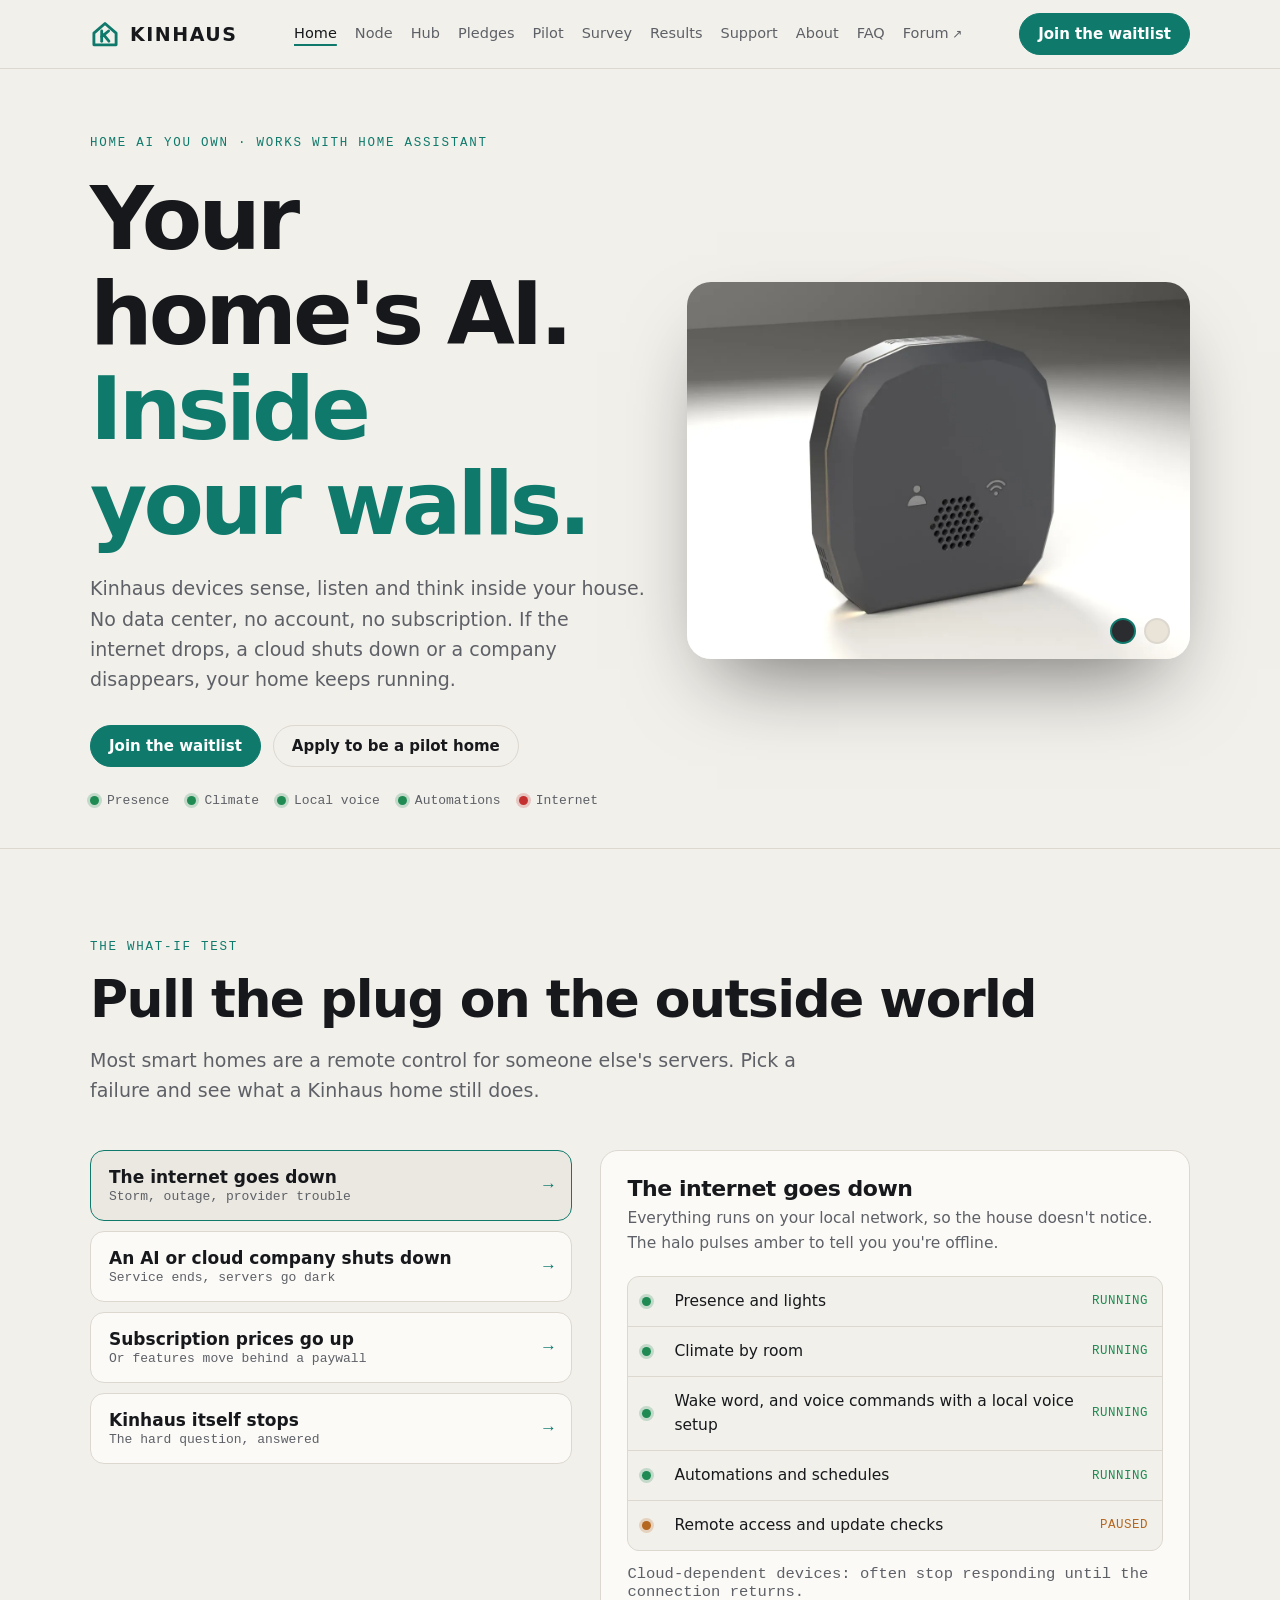
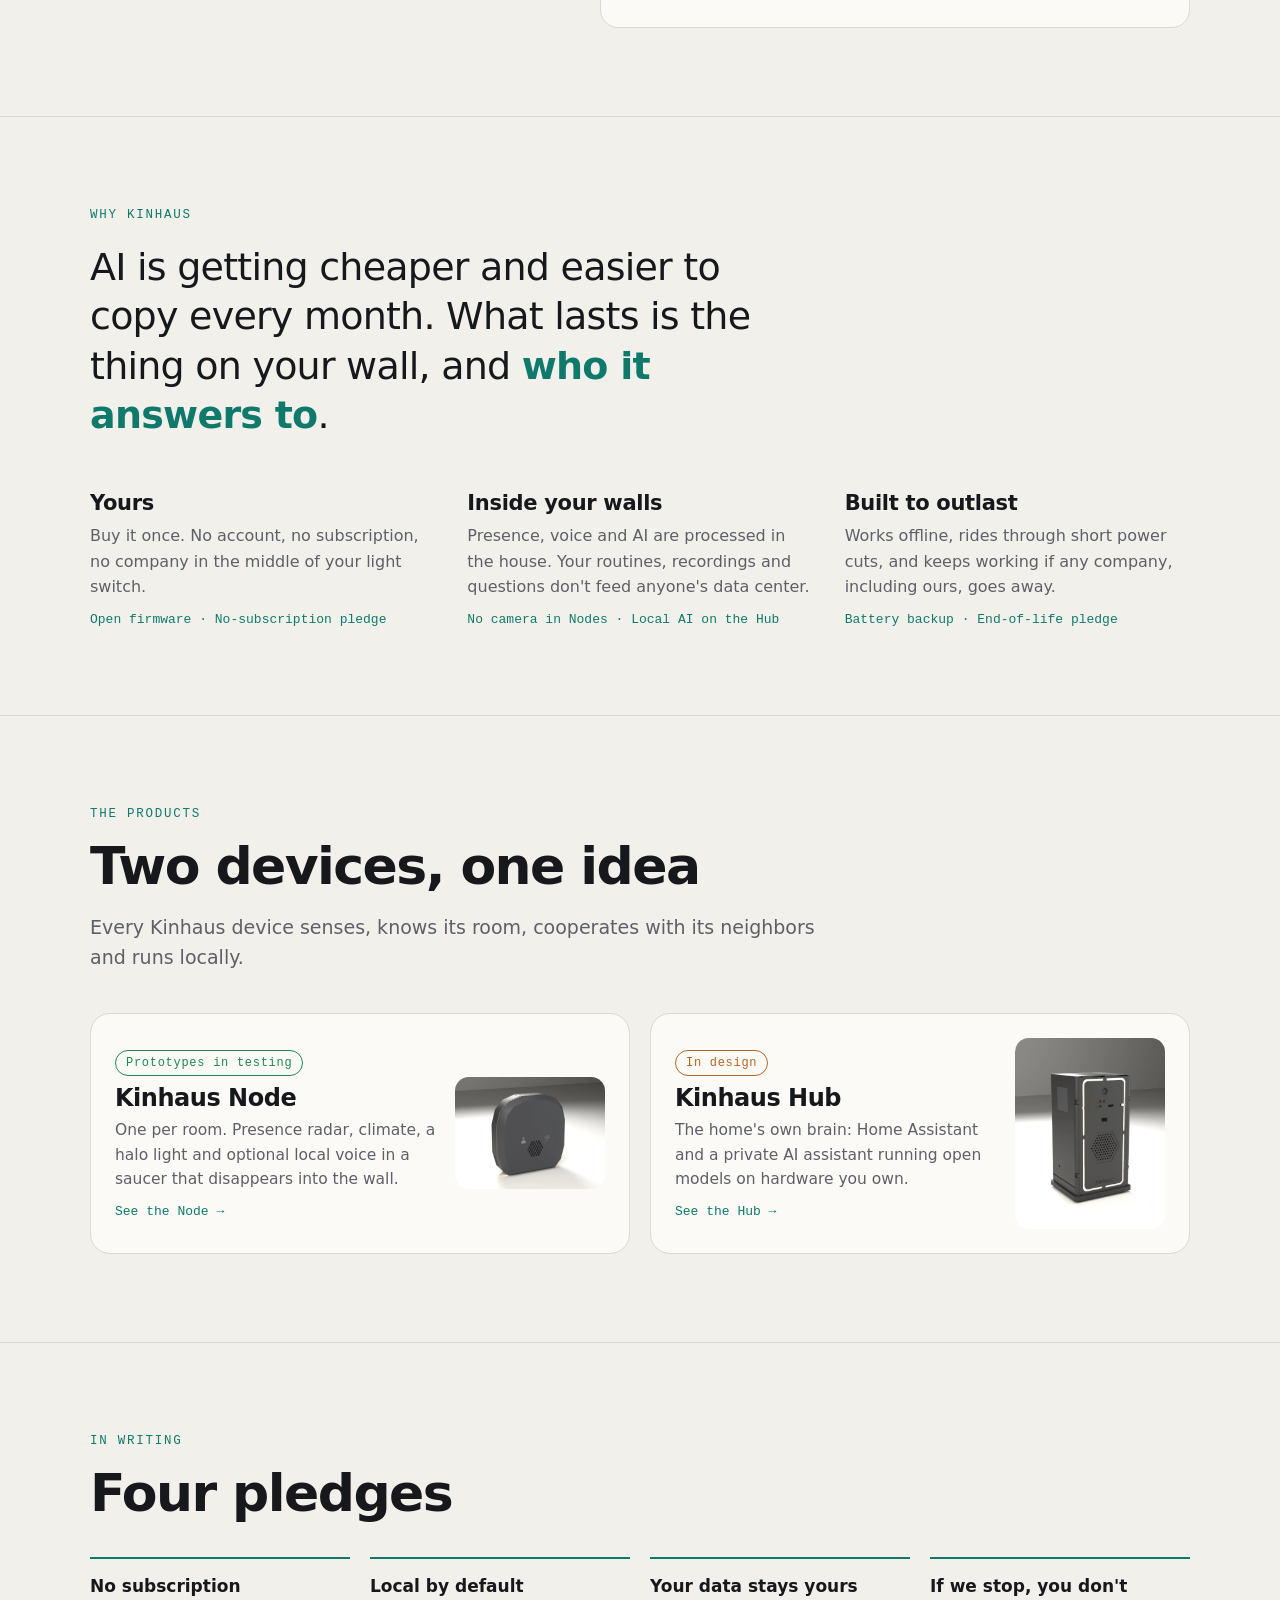
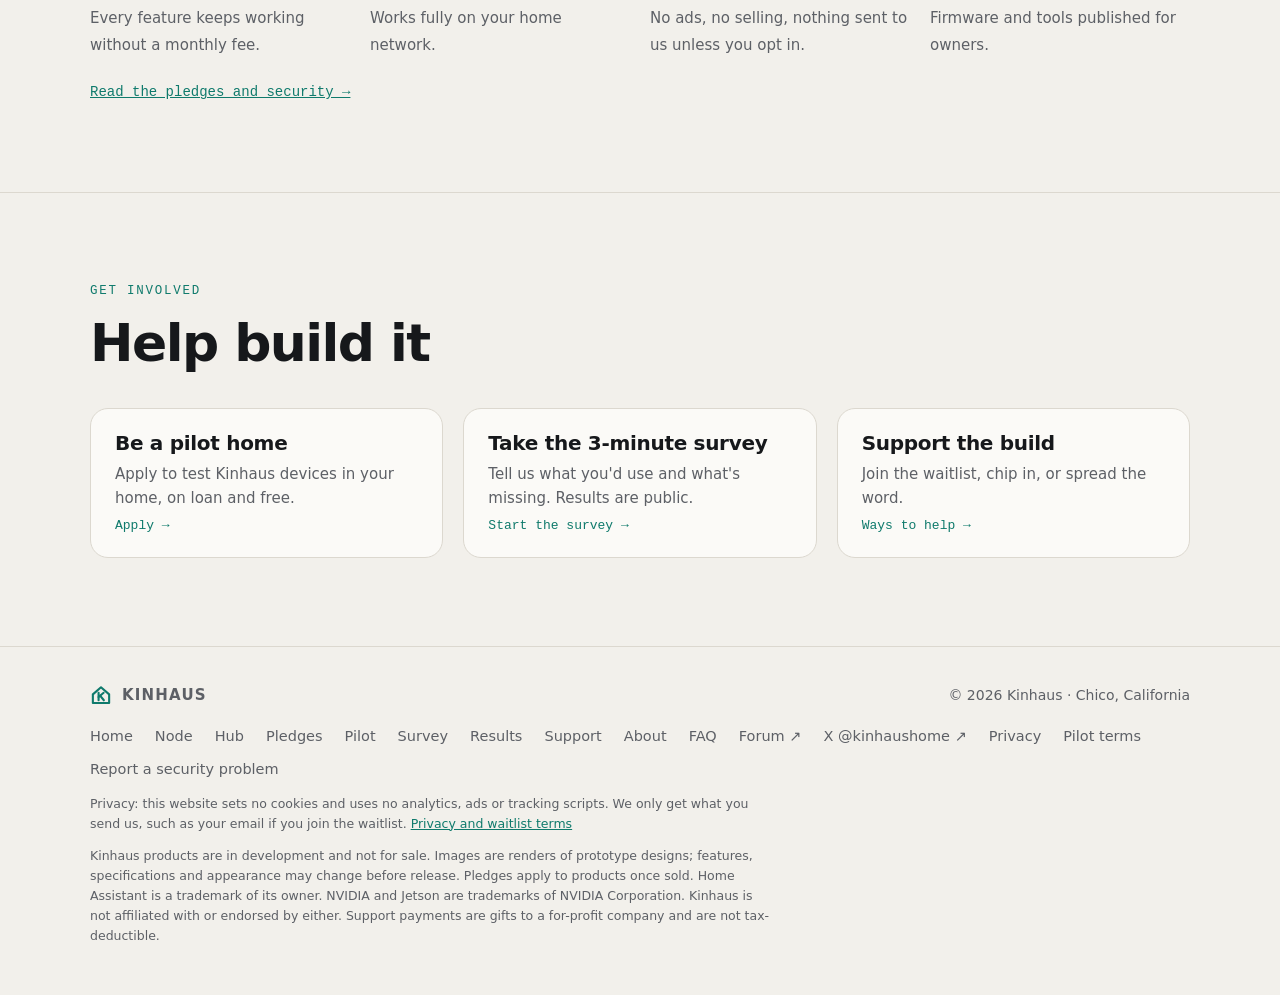
==== commit 4dc68d56: "[Claude] Add X @kinhaushome link (footer, About facts, Support page) Co-Authored-By: Claude Opus 5.5" ====
--- a/index.html
+++ b/index.html
@@ -170,7 +170,7 @@
       <span class="brand"><svg viewBox="0 0 100 100" fill="none" stroke="var(--teal)" stroke-width="9.5" stroke-linecap="round" stroke-linejoin="round" aria-hidden="true" style="width:22px;height:22px"><path d="M13 47 L50 15 L87 47 V86 H13 Z"/><path d="M39 40 V74"/><path d="M39 59 L62 40"/><path d="M46 53 L63 74"/></svg><span style="font-size:15px">KINHAUS</span></span>
       <span>© 2026 Kinhaus · Chico, California</span>
     </div>
-    <nav class="flinks" aria-label="Footer"><a href="index.html">Home</a><a href="node.html">Node</a><a href="hub.html">Hub</a><a href="pledges.html">Pledges</a><a href="pilot.html">Pilot</a><a href="survey.html">Survey</a><a href="results.html">Results</a><a href="support.html">Support</a><a href="about.html">About</a><a href="faq.html">FAQ</a><a href="https://github.com/AceWood619/kinhaus-site/discussions" target="_blank" rel="noopener">Forum ↗</a><a href="privacy.html">Privacy</a><a href="pilot-terms.html">Pilot terms</a><a href="pledges.html#security">Report a security problem</a></nav>
+    <nav class="flinks" aria-label="Footer"><a href="index.html">Home</a><a href="node.html">Node</a><a href="hub.html">Hub</a><a href="pledges.html">Pledges</a><a href="pilot.html">Pilot</a><a href="survey.html">Survey</a><a href="results.html">Results</a><a href="support.html">Support</a><a href="about.html">About</a><a href="faq.html">FAQ</a><a href="https://github.com/AceWood619/kinhaus-site/discussions" target="_blank" rel="noopener">Forum ↗</a><a href="https://x.com/kinhaushome" target="_blank" rel="noopener">X @kinhaushome ↗</a><a href="privacy.html">Privacy</a><a href="pilot-terms.html">Pilot terms</a><a href="pledges.html#security">Report a security problem</a></nav>
     <small>Privacy: this website sets no cookies and uses no analytics, ads or tracking scripts. We only get what you send us, such as your email if you join the waitlist. <a href="privacy.html">Privacy and waitlist terms</a></small>
     <small>Kinhaus products are in development and not for sale. Images are renders of prototype designs; features, specifications and appearance may change before release. Pledges apply to products once sold. Home Assistant is a trademark of its owner. NVIDIA and Jetson are trademarks of NVIDIA Corporation. Kinhaus is not affiliated with or endorsed by either. Support payments are gifts to a for-profit company and are not tax-deductible.</small>
   </div>
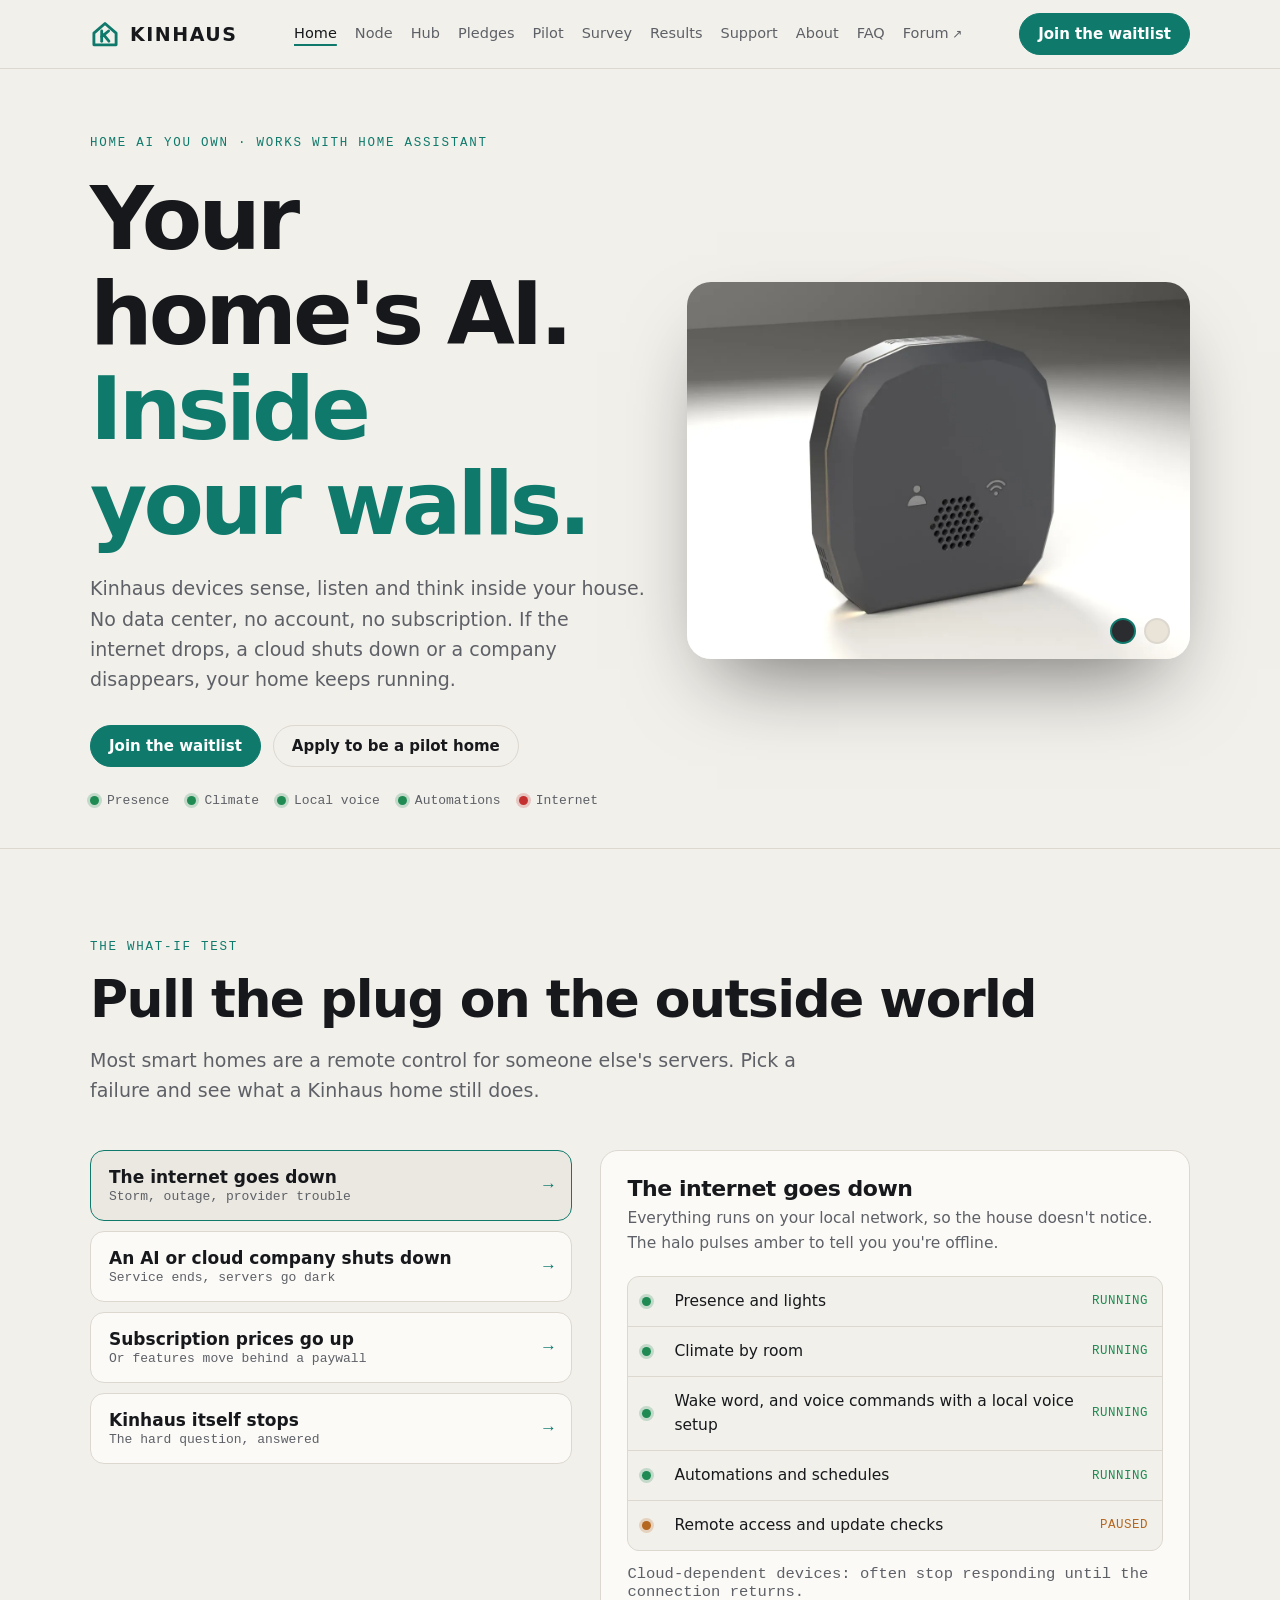
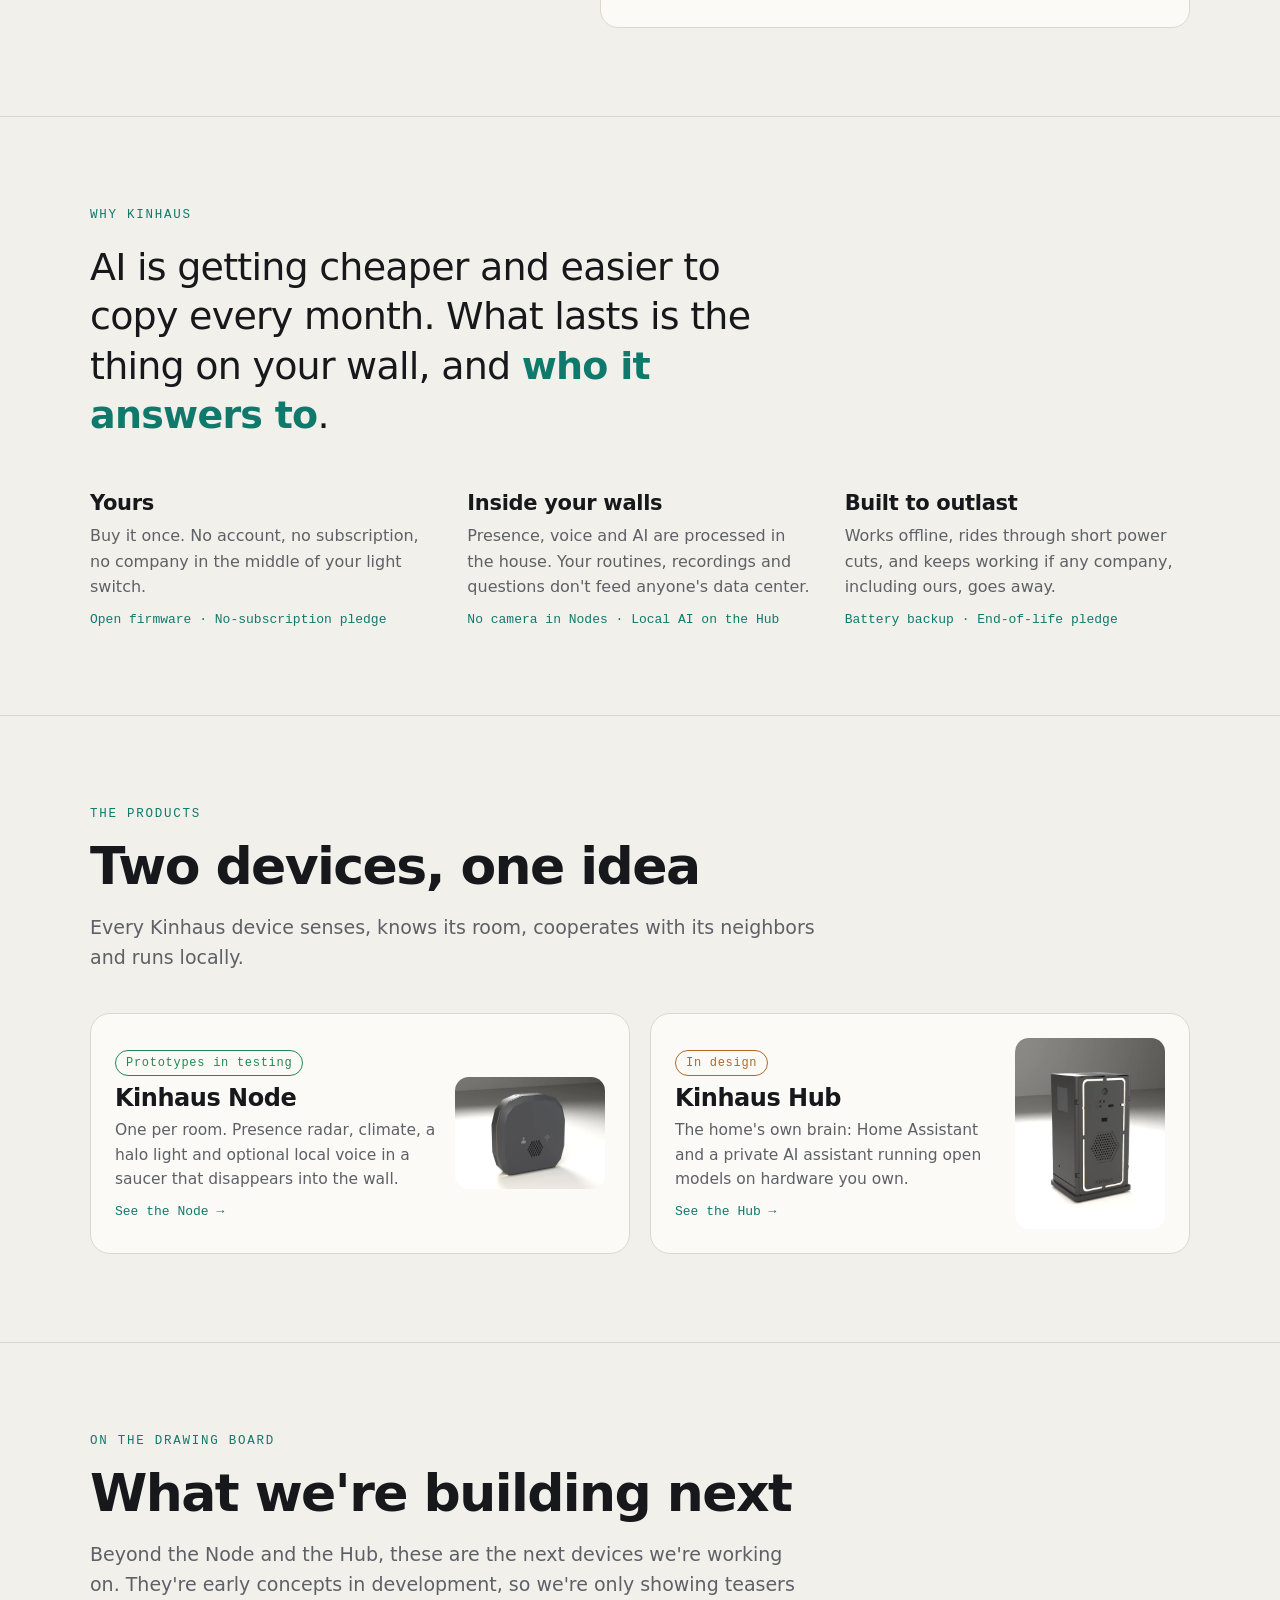
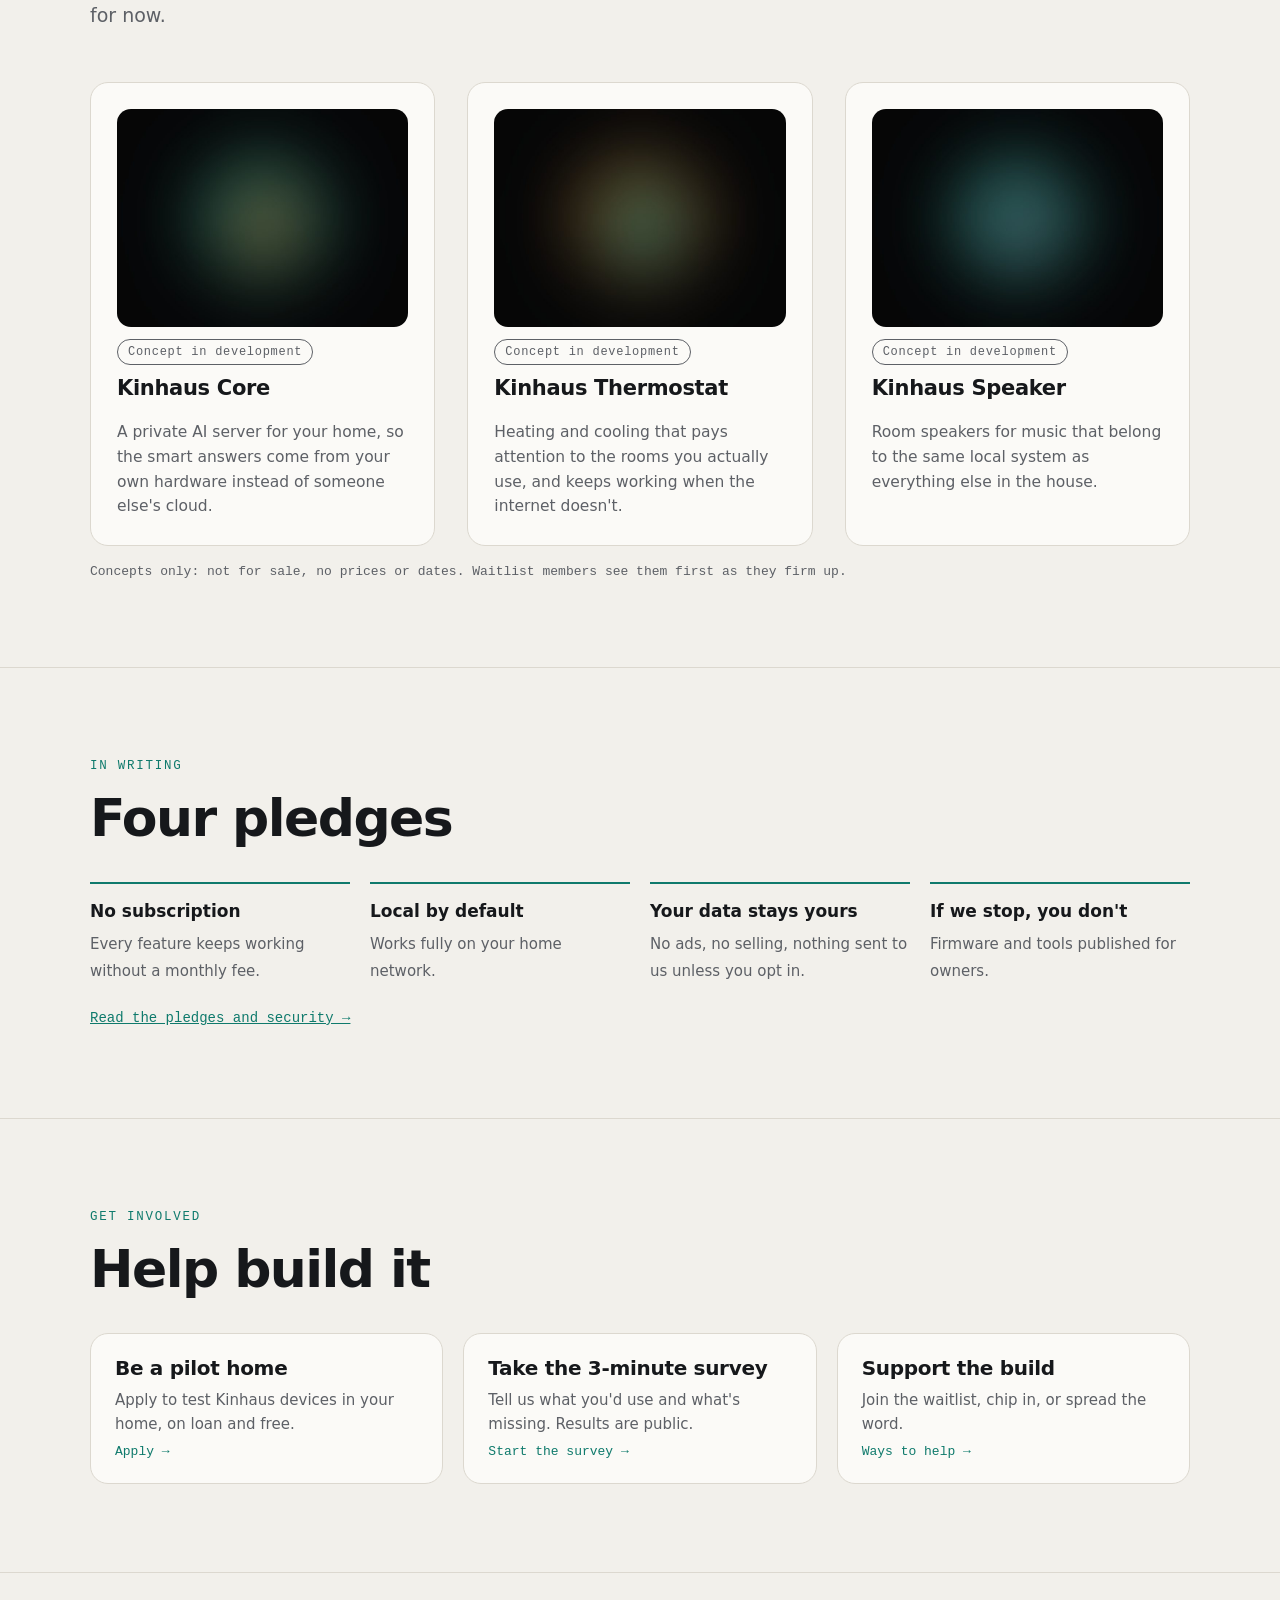
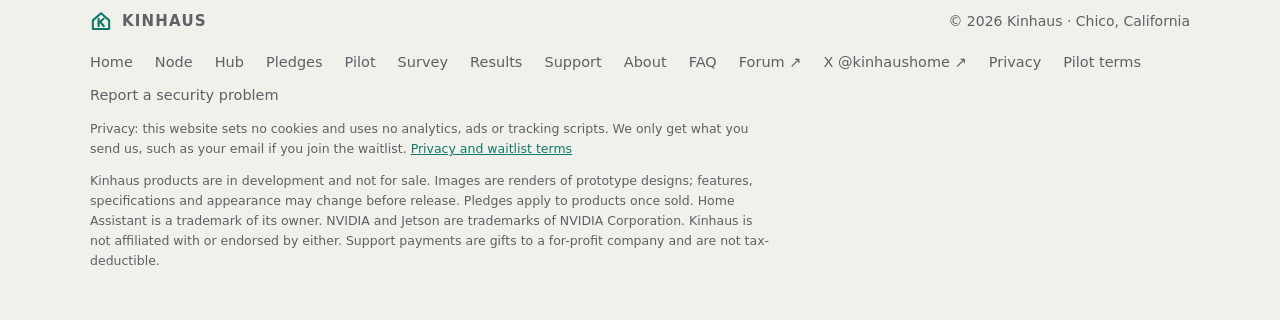
==== commit 266f1a54: "Merge live v5 site into teaser branch; rebuild 'What we're building next' teasers on v5 home page Te" ====
--- a/index.html
+++ b/index.html
@@ -140,6 +140,18 @@
         <a class="teaser" href="hub.html"><div><span class="chip next">In design</span><h3>Kinhaus Hub</h3><p>The home's own brain: Home Assistant and a private AI assistant running open models on hardware you own.</p><p class="go">See the Hub →</p></div><img src="img/hub-front.webp" alt="" width="943" height="1200" loading="lazy"></a>
       </div>
     </div>
+  </section><section id="building">
+    <div class="wrap">
+      <p class="eyebrow">On the drawing board</p>
+      <h2>What we're building next</h2>
+      <p class="lede">Beyond the Node and the Hub, these are the next devices we're working on. They're early concepts in development, so we're only showing teasers for now.</p>
+      <div class="cols">
+        <div class="card"><img class="concept" src="img/concept-core.jpg" alt="" width="800" height="600" loading="lazy"><span class="chip later">Concept in development</span><h3>Kinhaus Core</h3><p>A private AI server for your home, so the smart answers come from your own hardware instead of someone else's cloud.</p></div>
+        <div class="card"><img class="concept" src="img/concept-thermostat.jpg" alt="" width="800" height="600" loading="lazy"><span class="chip later">Concept in development</span><h3>Kinhaus Thermostat</h3><p>Heating and cooling that pays attention to the rooms you actually use, and keeps working when the internet doesn't.</p></div>
+        <div class="card"><img class="concept" src="img/concept-speaker.jpg" alt="" width="800" height="600" loading="lazy"><span class="chip later">Concept in development</span><h3>Kinhaus Speaker</h3><p>Room speakers for music that belong to the same local system as everything else in the house.</p></div>
+      </div>
+      <p class="build-note">Concepts only: not for sale, no prices or dates. Waitlist members see them first as they firm up.</p>
+    </div>
   </section><section>
     <div class="wrap">
       <p class="eyebrow">In writing</p>
--- a/styles.css
+++ b/styles.css
@@ -321,3 +321,7 @@
 @media (max-width: 520px) { .facts li { grid-template-columns: 1fr; gap: 2px; } }
 .flinks { display: flex; flex-wrap: wrap; gap: 10px 22px; margin-top: 18px; font-size: 14.5px; }
 .flinks a { color: var(--muted); text-decoration: none; } .flinks a:hover { color: var(--fg); }
+
+/* Future-product teasers (blurred on purpose until IP filings) */
+.card .concept { aspect-ratio: 4 / 3; width: 100%; height: auto; border-radius: 14px; object-fit: cover; background: #0e0f11; }
+.build-note { margin-top: 18px; font: 13px var(--mono); color: var(--muted); }
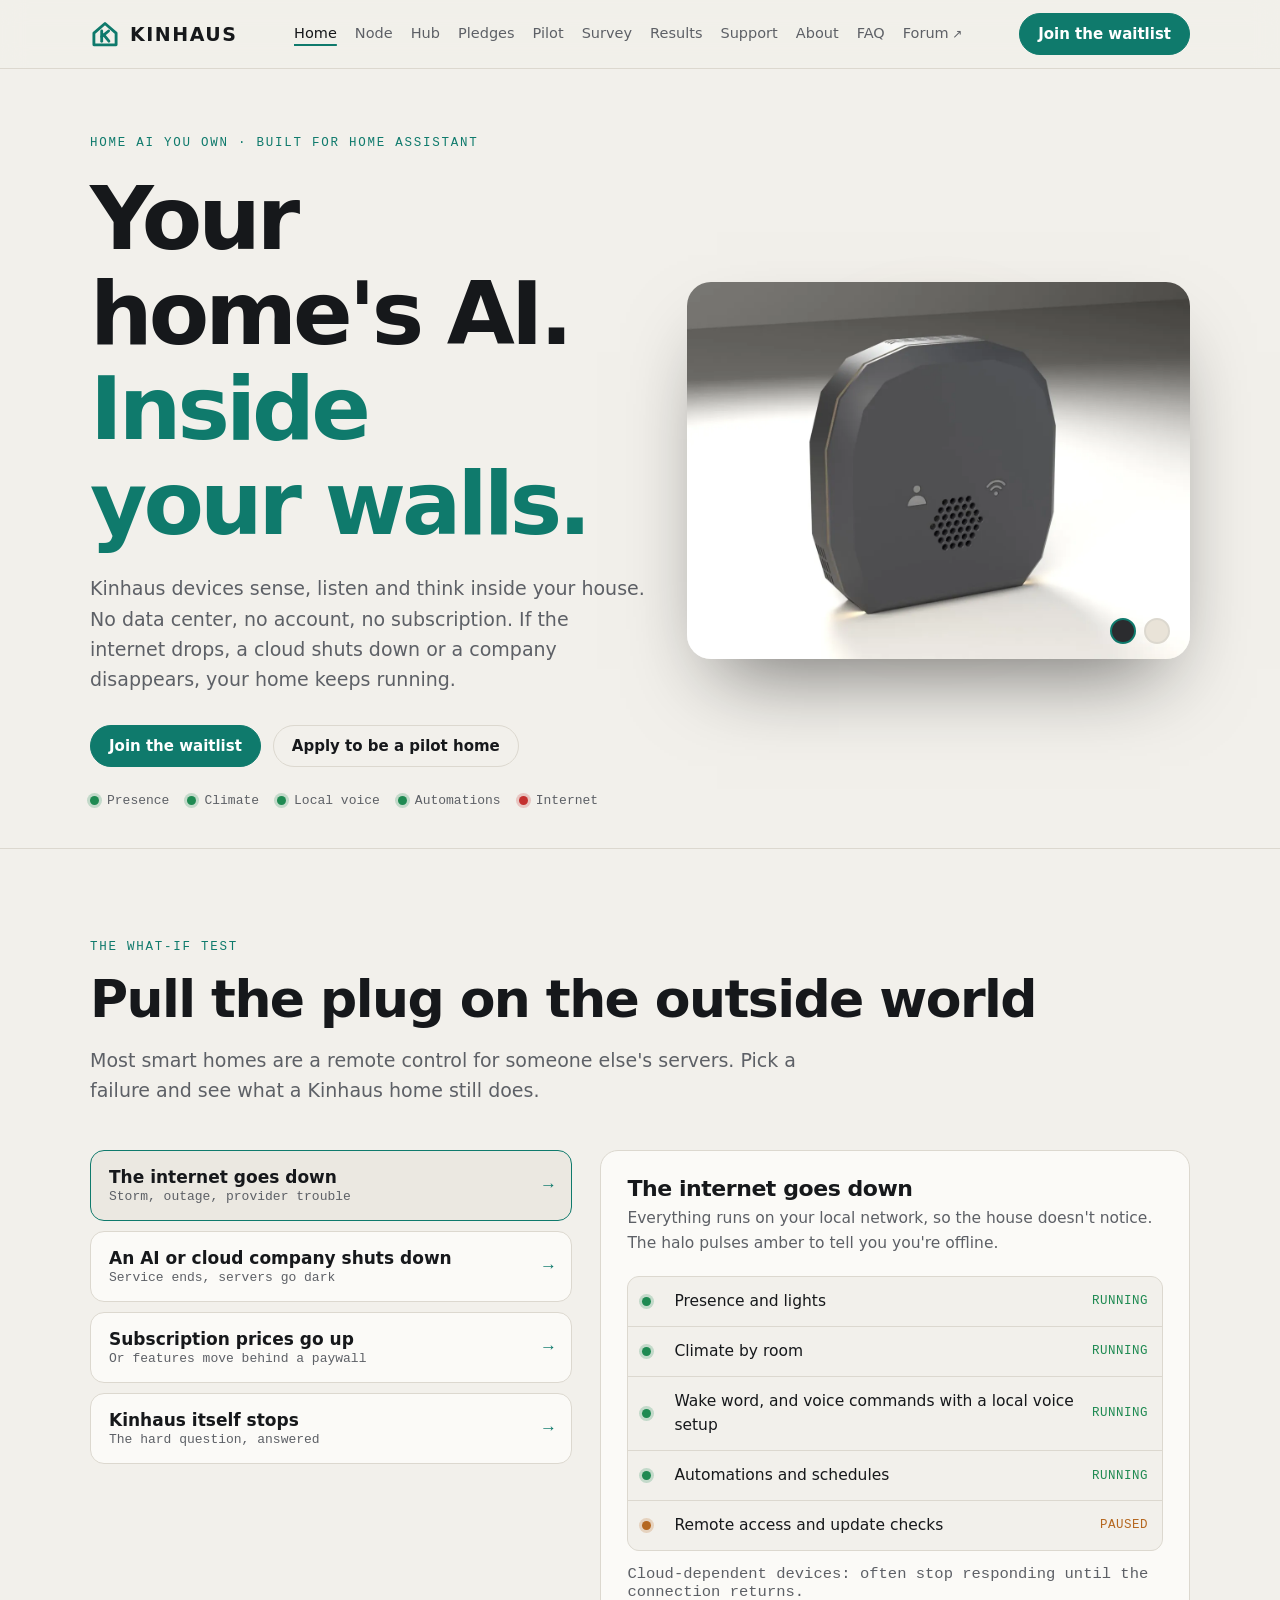
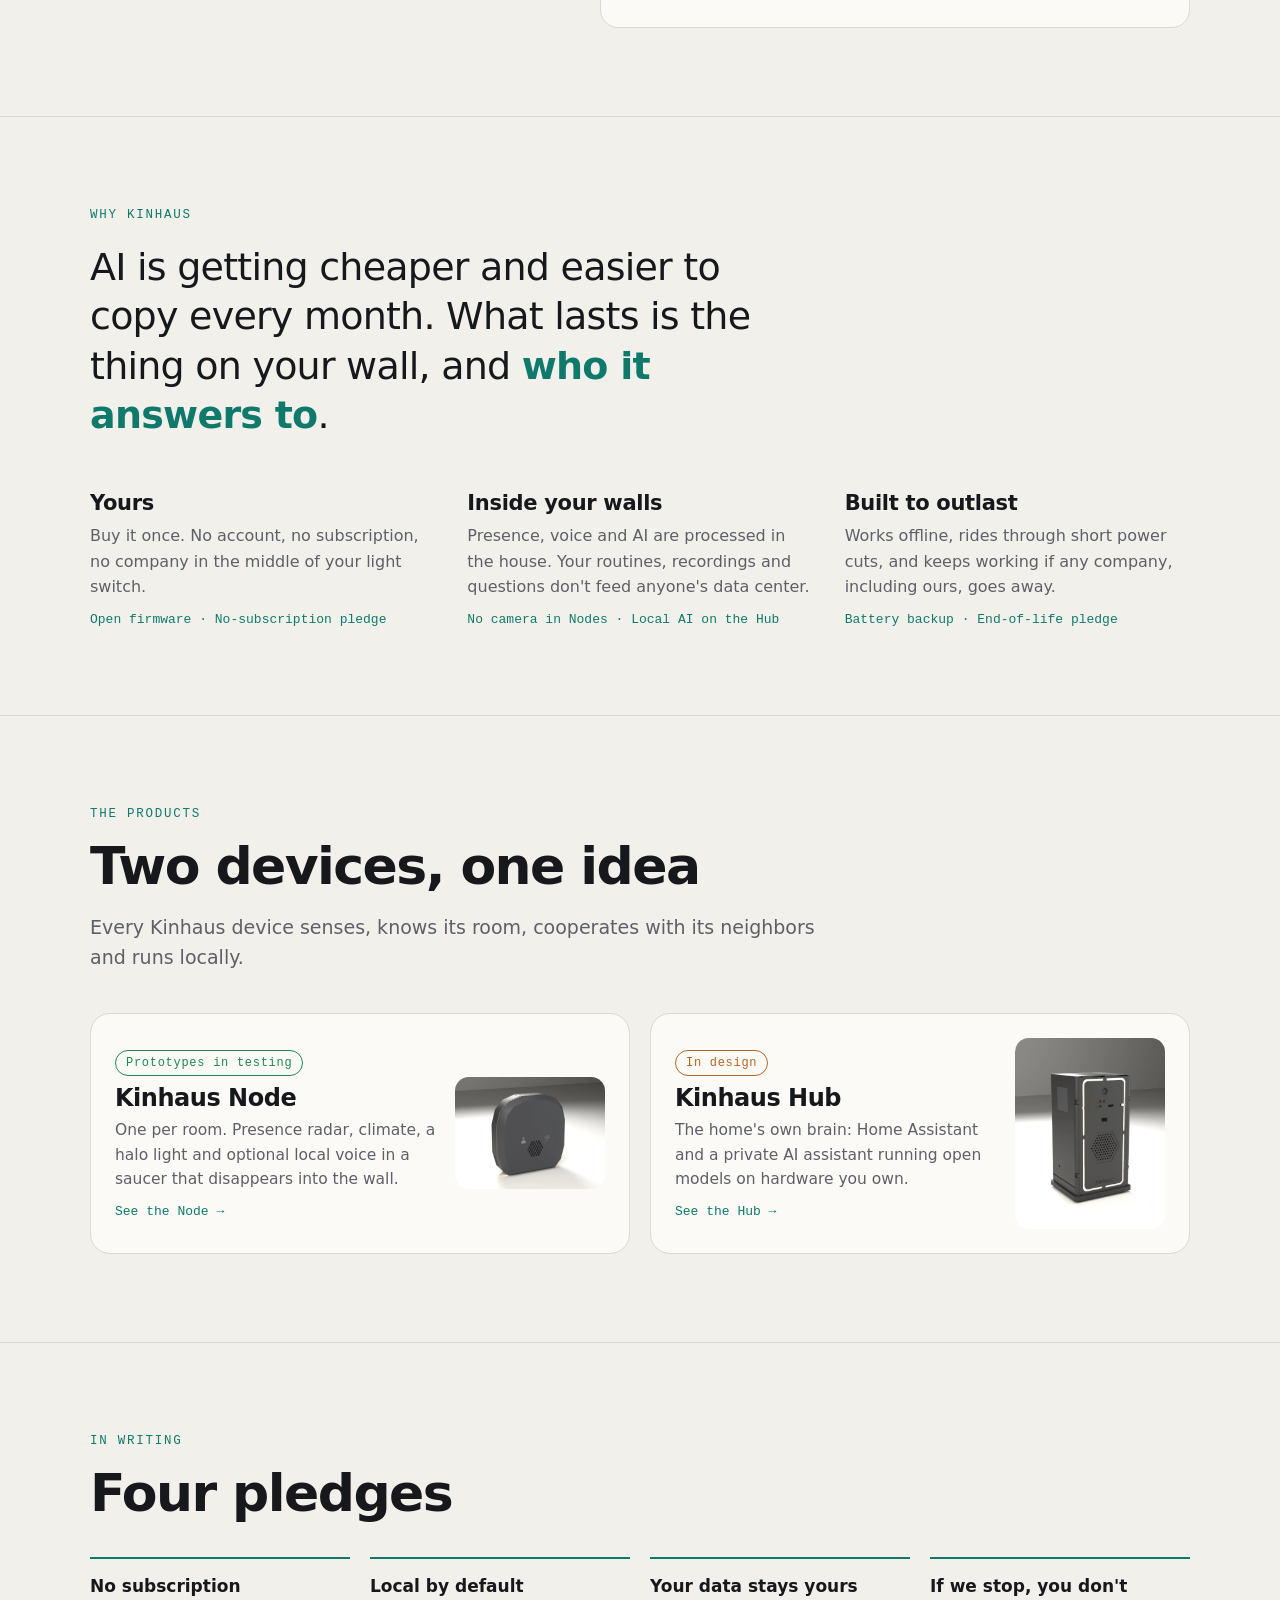
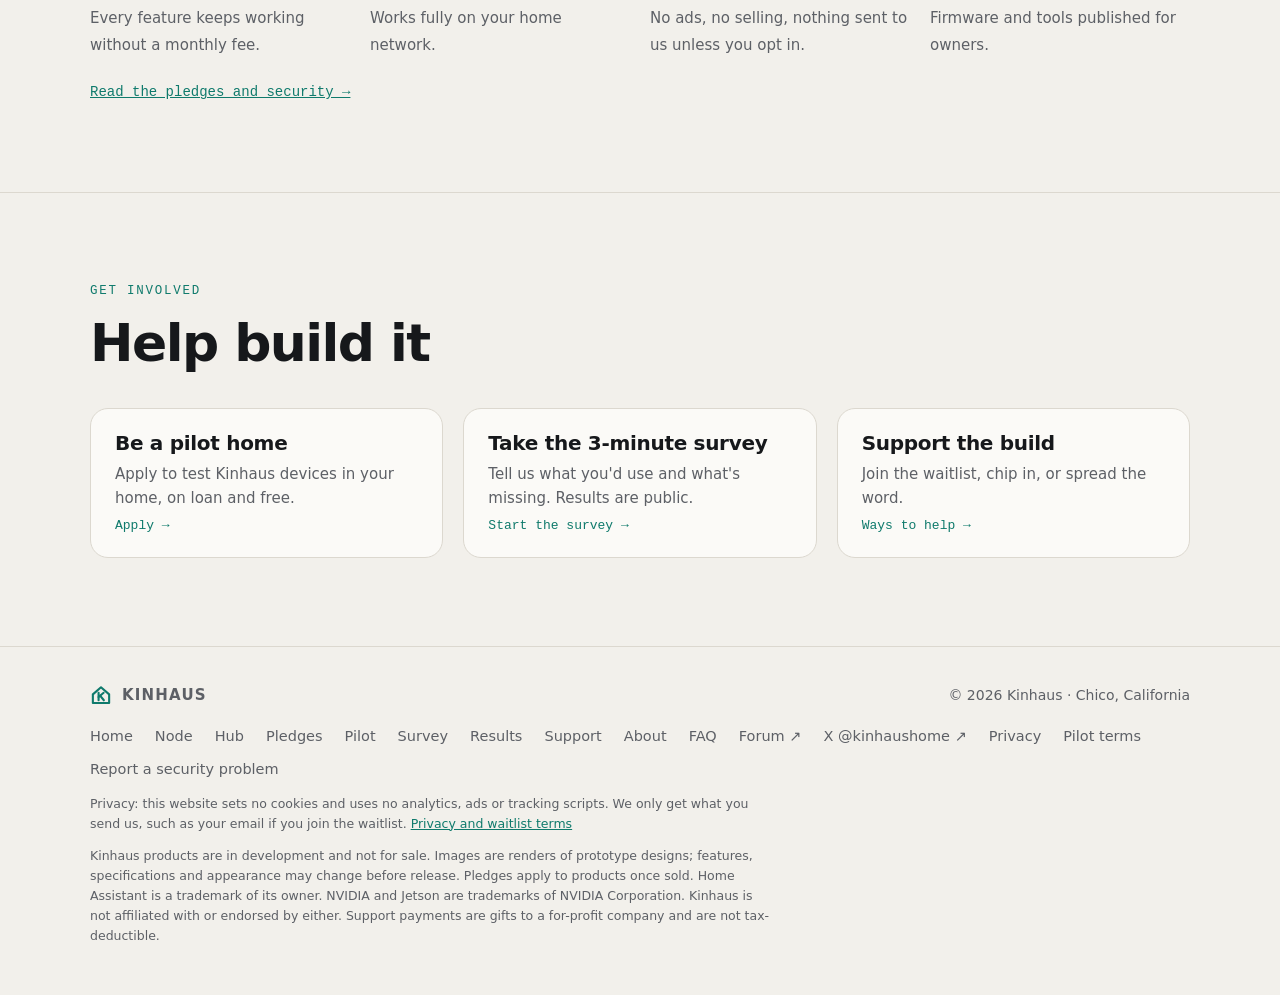
==== commit 9b1448c7: "[Claude] Say 'Built for Home Assistant' instead of the WWHA program name 'Works with Home Assistant'" ====
--- a/index.html
+++ b/index.html
@@ -37,7 +37,7 @@
 <main id="main">
 <div class="wrap hero" id="top">
     <div>
-      <p class="eyebrow">Home AI you own · Works with Home Assistant</p>
+      <p class="eyebrow">Home AI you own · Built for Home Assistant</p>
       <h1>Your home's AI. <em>Inside your walls.</em></h1>
       <p class="lede">Kinhaus devices sense, listen and think inside your house. No data center, no account, no subscription. If the internet drops, a cloud shuts down or a company disappears, your home keeps running.</p>
       <div class="actions">
@@ -140,18 +140,6 @@
         <a class="teaser" href="hub.html"><div><span class="chip next">In design</span><h3>Kinhaus Hub</h3><p>The home's own brain: Home Assistant and a private AI assistant running open models on hardware you own.</p><p class="go">See the Hub →</p></div><img src="img/hub-front.webp" alt="" width="943" height="1200" loading="lazy"></a>
       </div>
     </div>
-  </section><section id="building">
-    <div class="wrap">
-      <p class="eyebrow">On the drawing board</p>
-      <h2>What we're building next</h2>
-      <p class="lede">Beyond the Node and the Hub, these are the next devices we're working on. They're early concepts in development, so we're only showing teasers for now.</p>
-      <div class="cols">
-        <div class="card"><img class="concept" src="img/concept-core.jpg" alt="" width="800" height="600" loading="lazy"><span class="chip later">Concept in development</span><h3>Kinhaus Core</h3><p>A private AI server for your home, so the smart answers come from your own hardware instead of someone else's cloud.</p></div>
-        <div class="card"><img class="concept" src="img/concept-thermostat.jpg" alt="" width="800" height="600" loading="lazy"><span class="chip later">Concept in development</span><h3>Kinhaus Thermostat</h3><p>Heating and cooling that pays attention to the rooms you actually use, and keeps working when the internet doesn't.</p></div>
-        <div class="card"><img class="concept" src="img/concept-speaker.jpg" alt="" width="800" height="600" loading="lazy"><span class="chip later">Concept in development</span><h3>Kinhaus Speaker</h3><p>Room speakers for music that belong to the same local system as everything else in the house.</p></div>
-      </div>
-      <p class="build-note">Concepts only: not for sale, no prices or dates. Waitlist members see them first as they firm up.</p>
-    </div>
   </section><section>
     <div class="wrap">
       <p class="eyebrow">In writing</p>
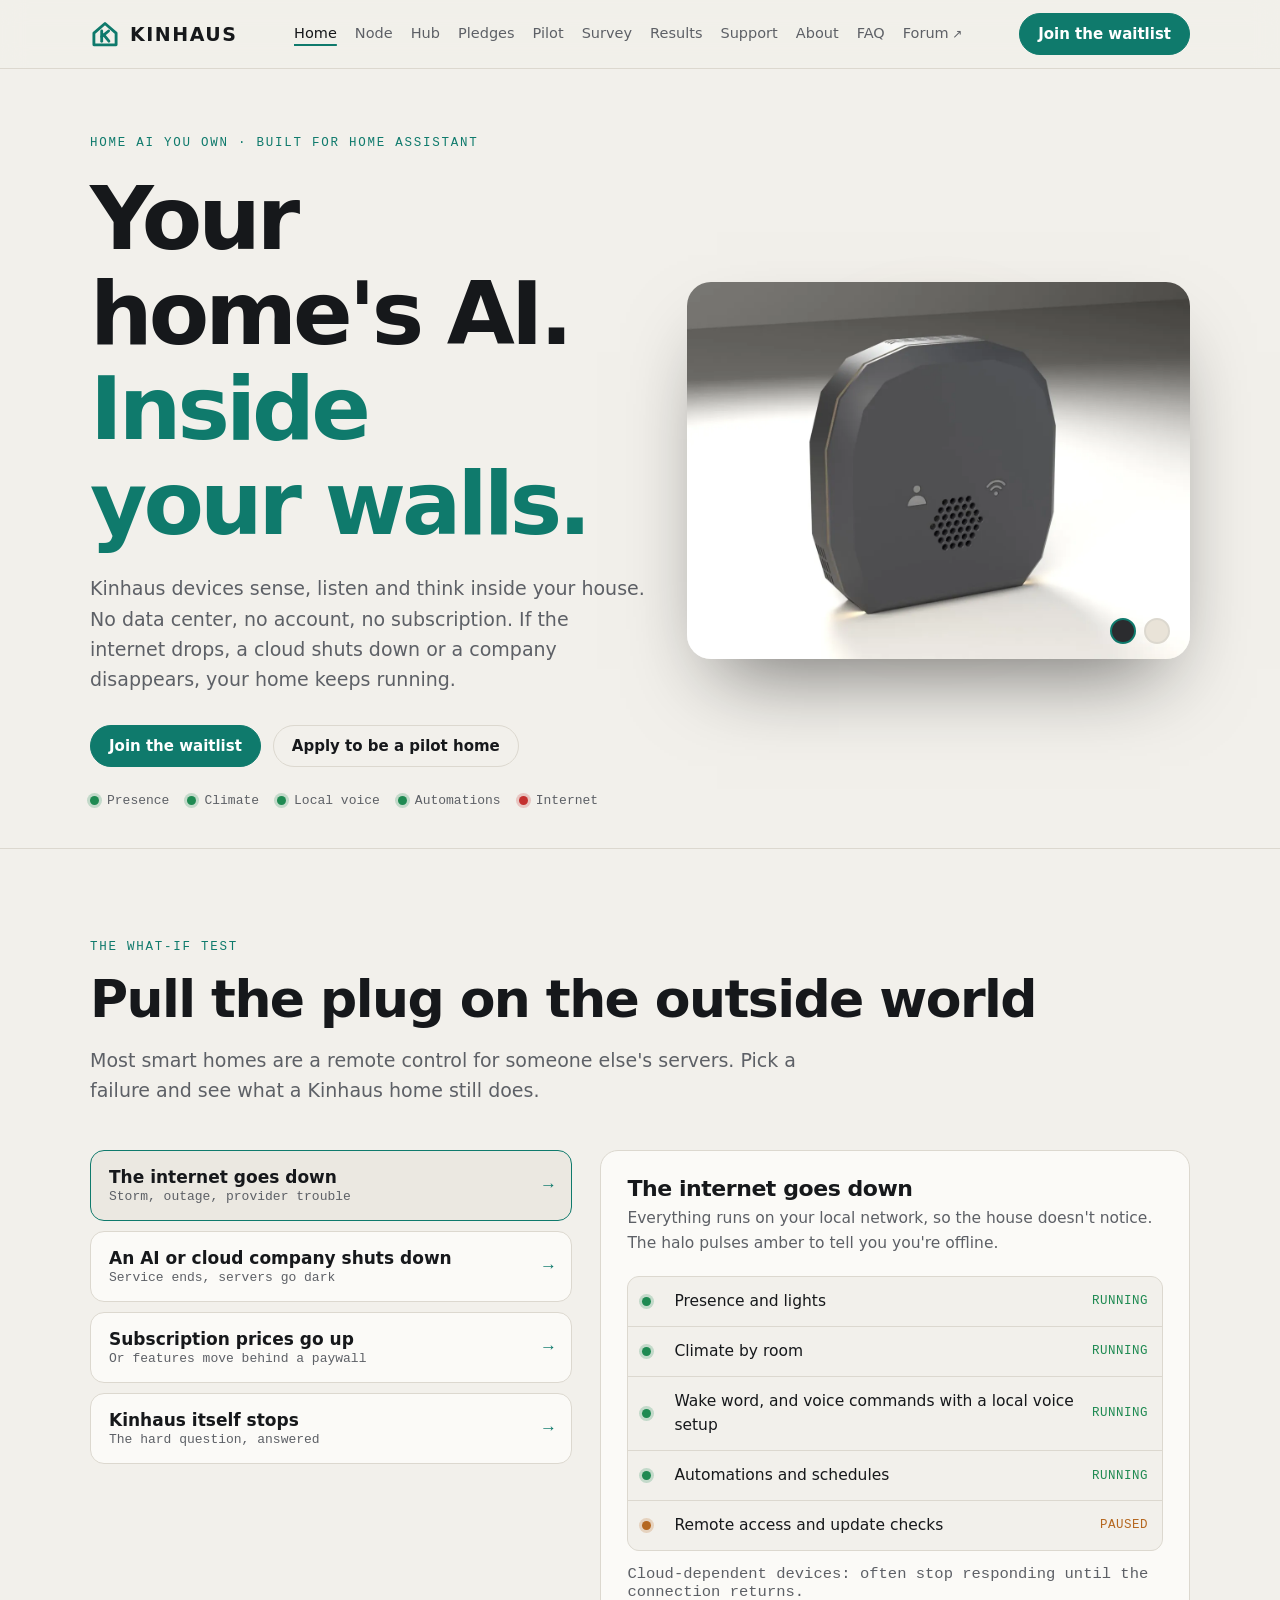
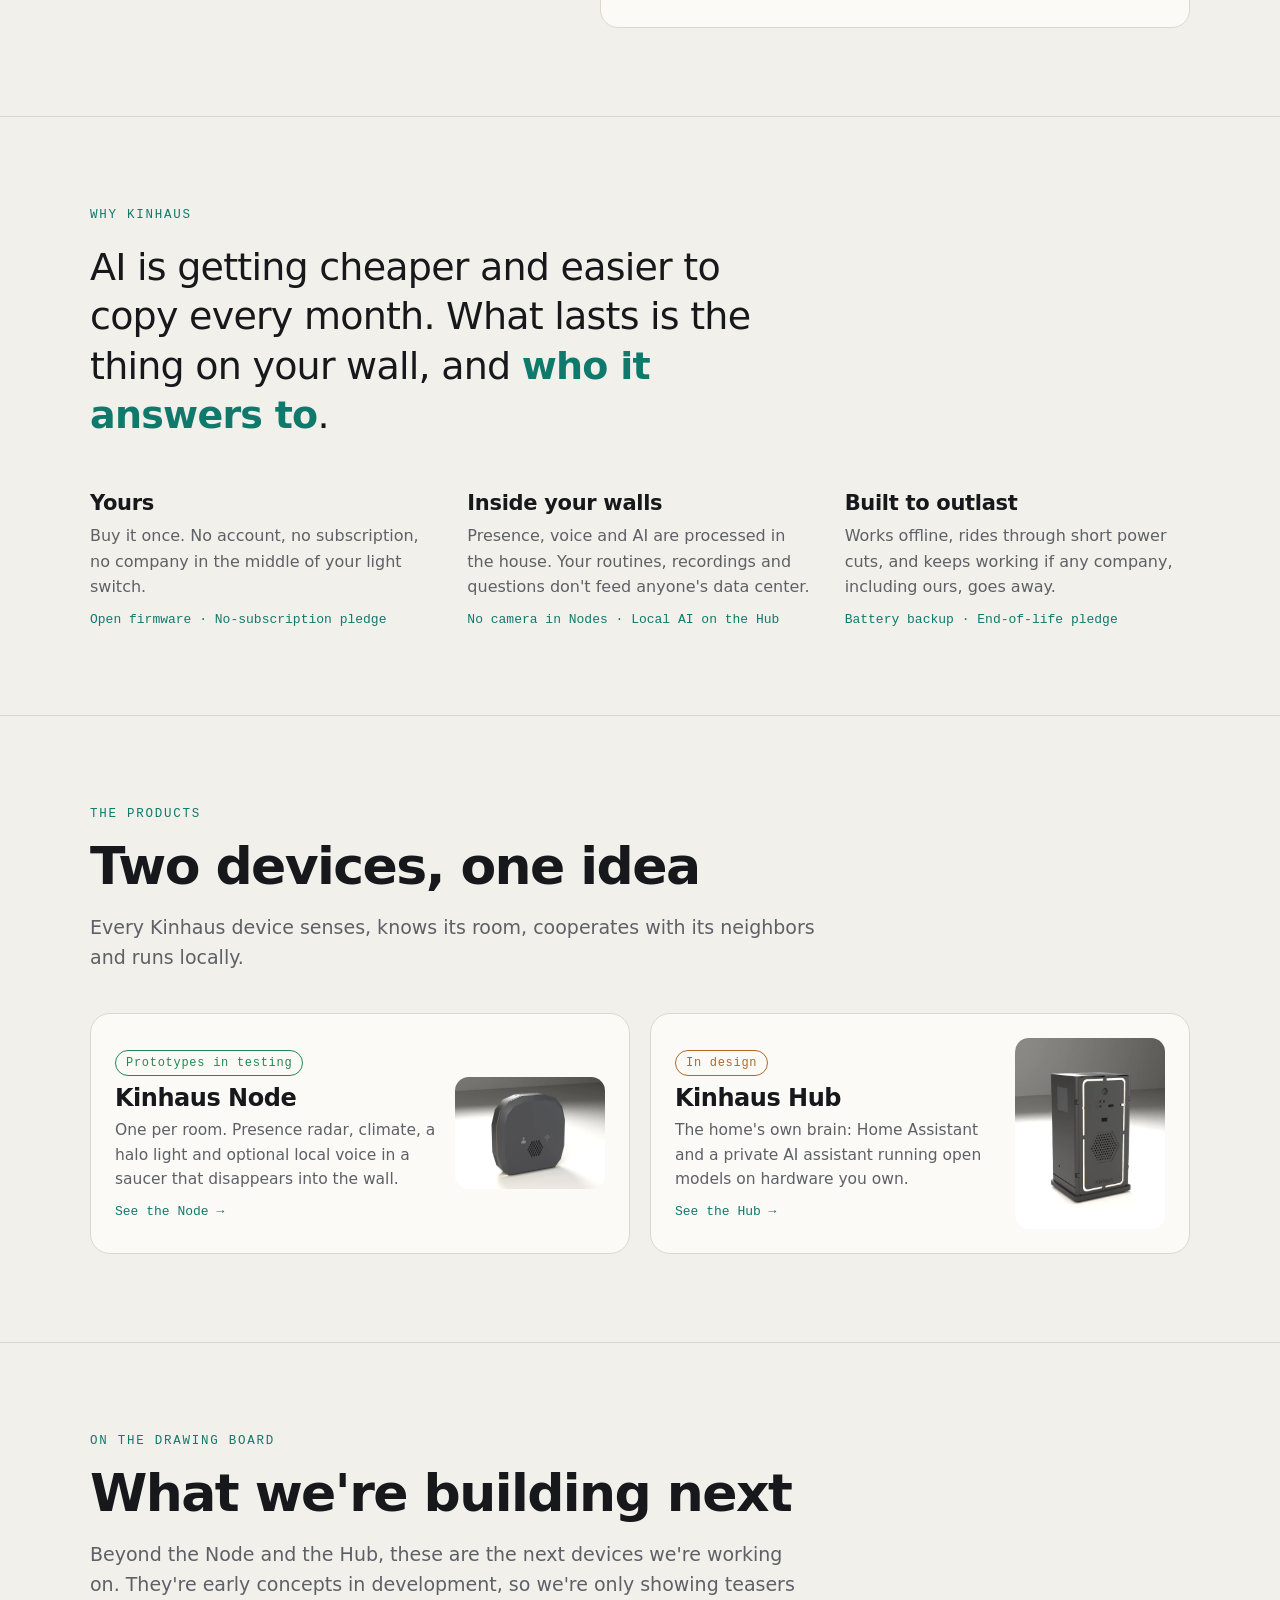
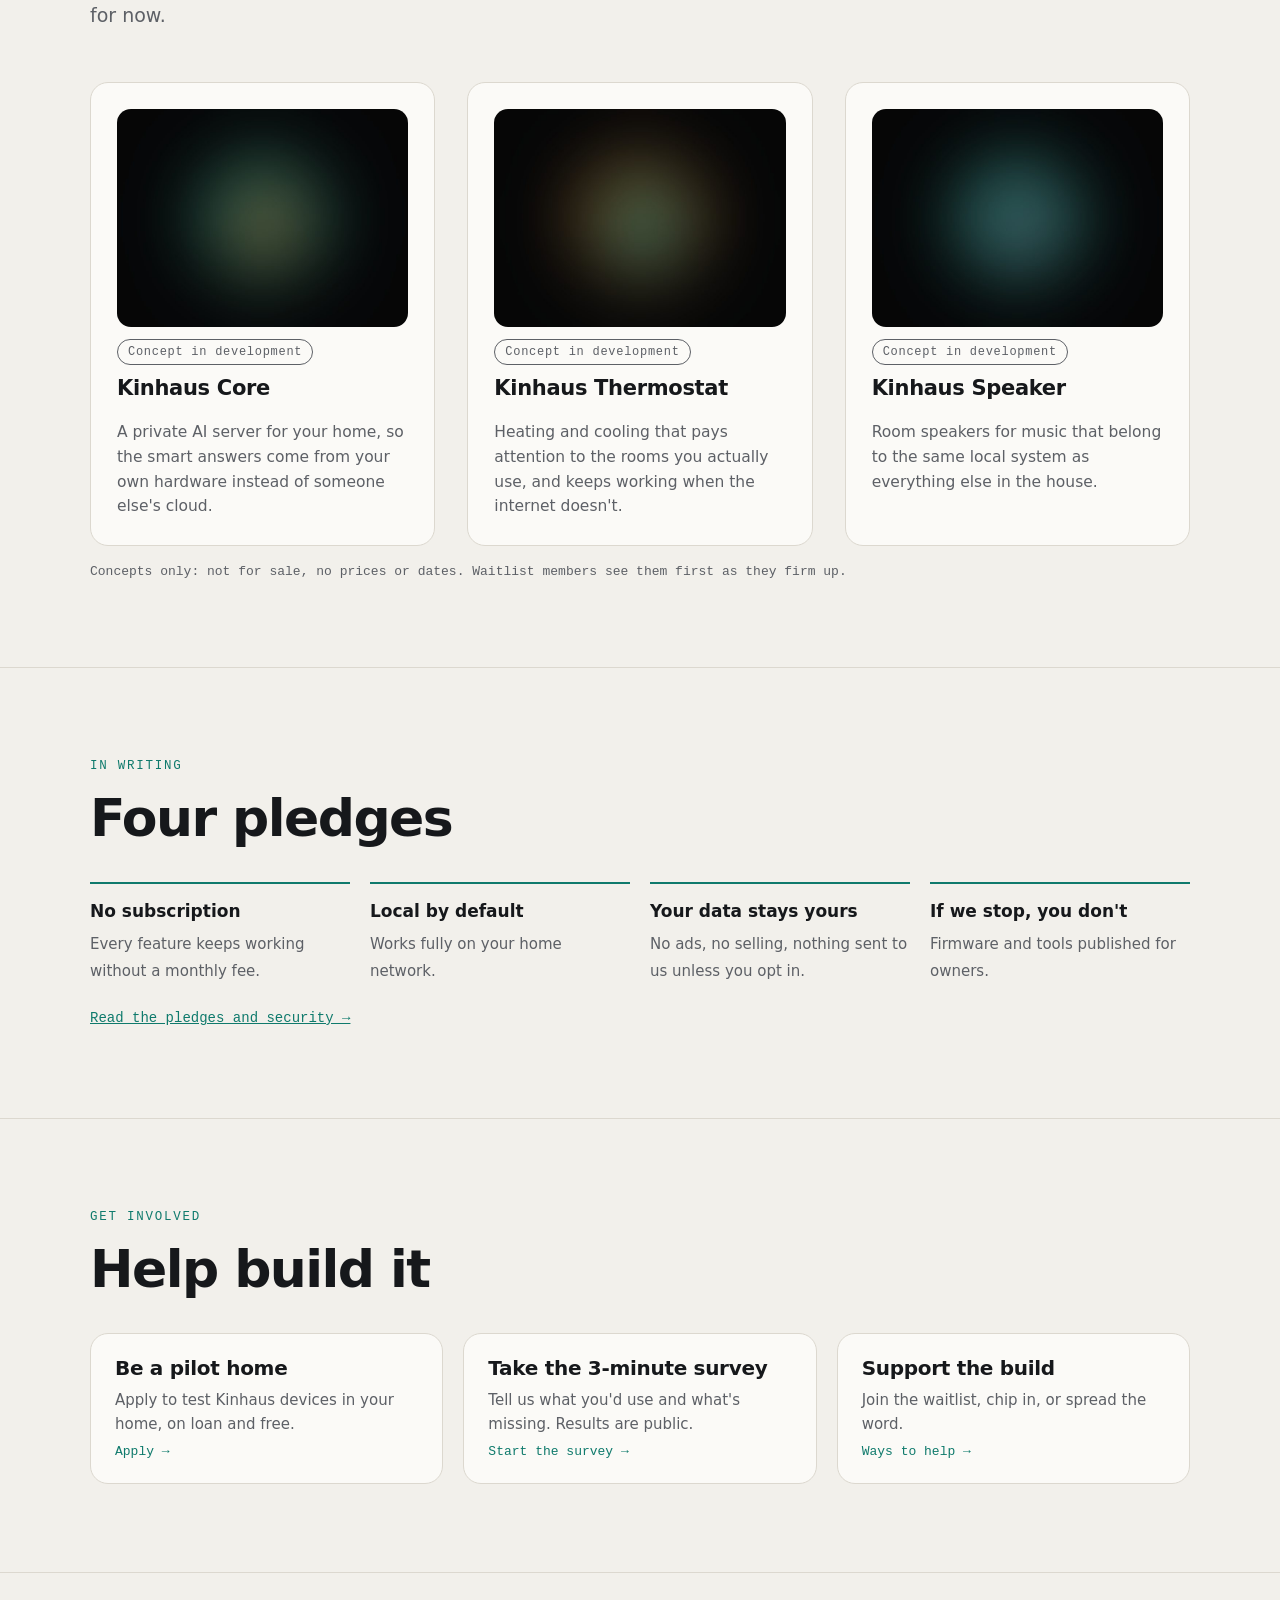
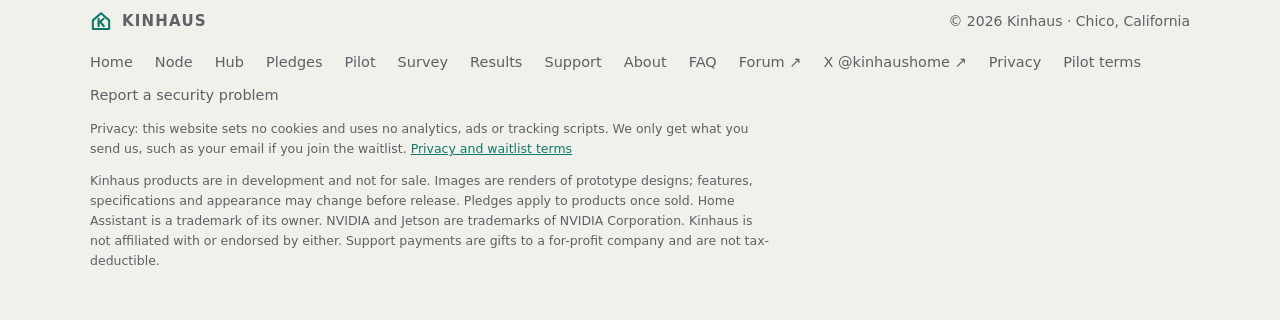
==== commit 7b0ec079: "Merge remote-tracking branch 'origin/main' into claude/supporter-site" ====
--- a/index.html
+++ b/index.html
@@ -14,7 +14,7 @@
 <meta property="og:url" content="https://kinhaushome.com/">
 <meta property="og:title" content="Kinhaus: home AI you own, inside your walls">
 <meta property="og:description" content="Kinhaus makes home AI and smart-home devices you own outright. They run inside your house, work offline, and need no cloud or subscription. In development, not for sale yet.">
-<meta property="og:image" content="https://kinhaushome.com/img/og-card.jpg">
+<meta property="og:image" content="https://kinhaushome.com/img/og-card-v2.jpg">
 <meta property="og:image:width" content="1200">
 <meta property="og:image:height" content="630">
 <meta property="og:image:alt" content="Kinhaus Node render in deep charcoal beside the Kinhaus wordmark">
@@ -140,6 +140,18 @@
         <a class="teaser" href="hub.html"><div><span class="chip next">In design</span><h3>Kinhaus Hub</h3><p>The home's own brain: Home Assistant and a private AI assistant running open models on hardware you own.</p><p class="go">See the Hub →</p></div><img src="img/hub-front.webp" alt="" width="943" height="1200" loading="lazy"></a>
       </div>
     </div>
+  </section><section id="building">
+    <div class="wrap">
+      <p class="eyebrow">On the drawing board</p>
+      <h2>What we're building next</h2>
+      <p class="lede">Beyond the Node and the Hub, these are the next devices we're working on. They're early concepts in development, so we're only showing teasers for now.</p>
+      <div class="cols">
+        <div class="card"><img class="concept" src="img/concept-core.jpg" alt="" width="800" height="600" loading="lazy"><span class="chip later">Concept in development</span><h3>Kinhaus Core</h3><p>A private AI server for your home, so the smart answers come from your own hardware instead of someone else's cloud.</p></div>
+        <div class="card"><img class="concept" src="img/concept-thermostat.jpg" alt="" width="800" height="600" loading="lazy"><span class="chip later">Concept in development</span><h3>Kinhaus Thermostat</h3><p>Heating and cooling that pays attention to the rooms you actually use, and keeps working when the internet doesn't.</p></div>
+        <div class="card"><img class="concept" src="img/concept-speaker.jpg" alt="" width="800" height="600" loading="lazy"><span class="chip later">Concept in development</span><h3>Kinhaus Speaker</h3><p>Room speakers for music that belong to the same local system as everything else in the house.</p></div>
+      </div>
+      <p class="build-note">Concepts only: not for sale, no prices or dates. Waitlist members see them first as they firm up.</p>
+    </div>
   </section><section>
     <div class="wrap">
       <p class="eyebrow">In writing</p>
